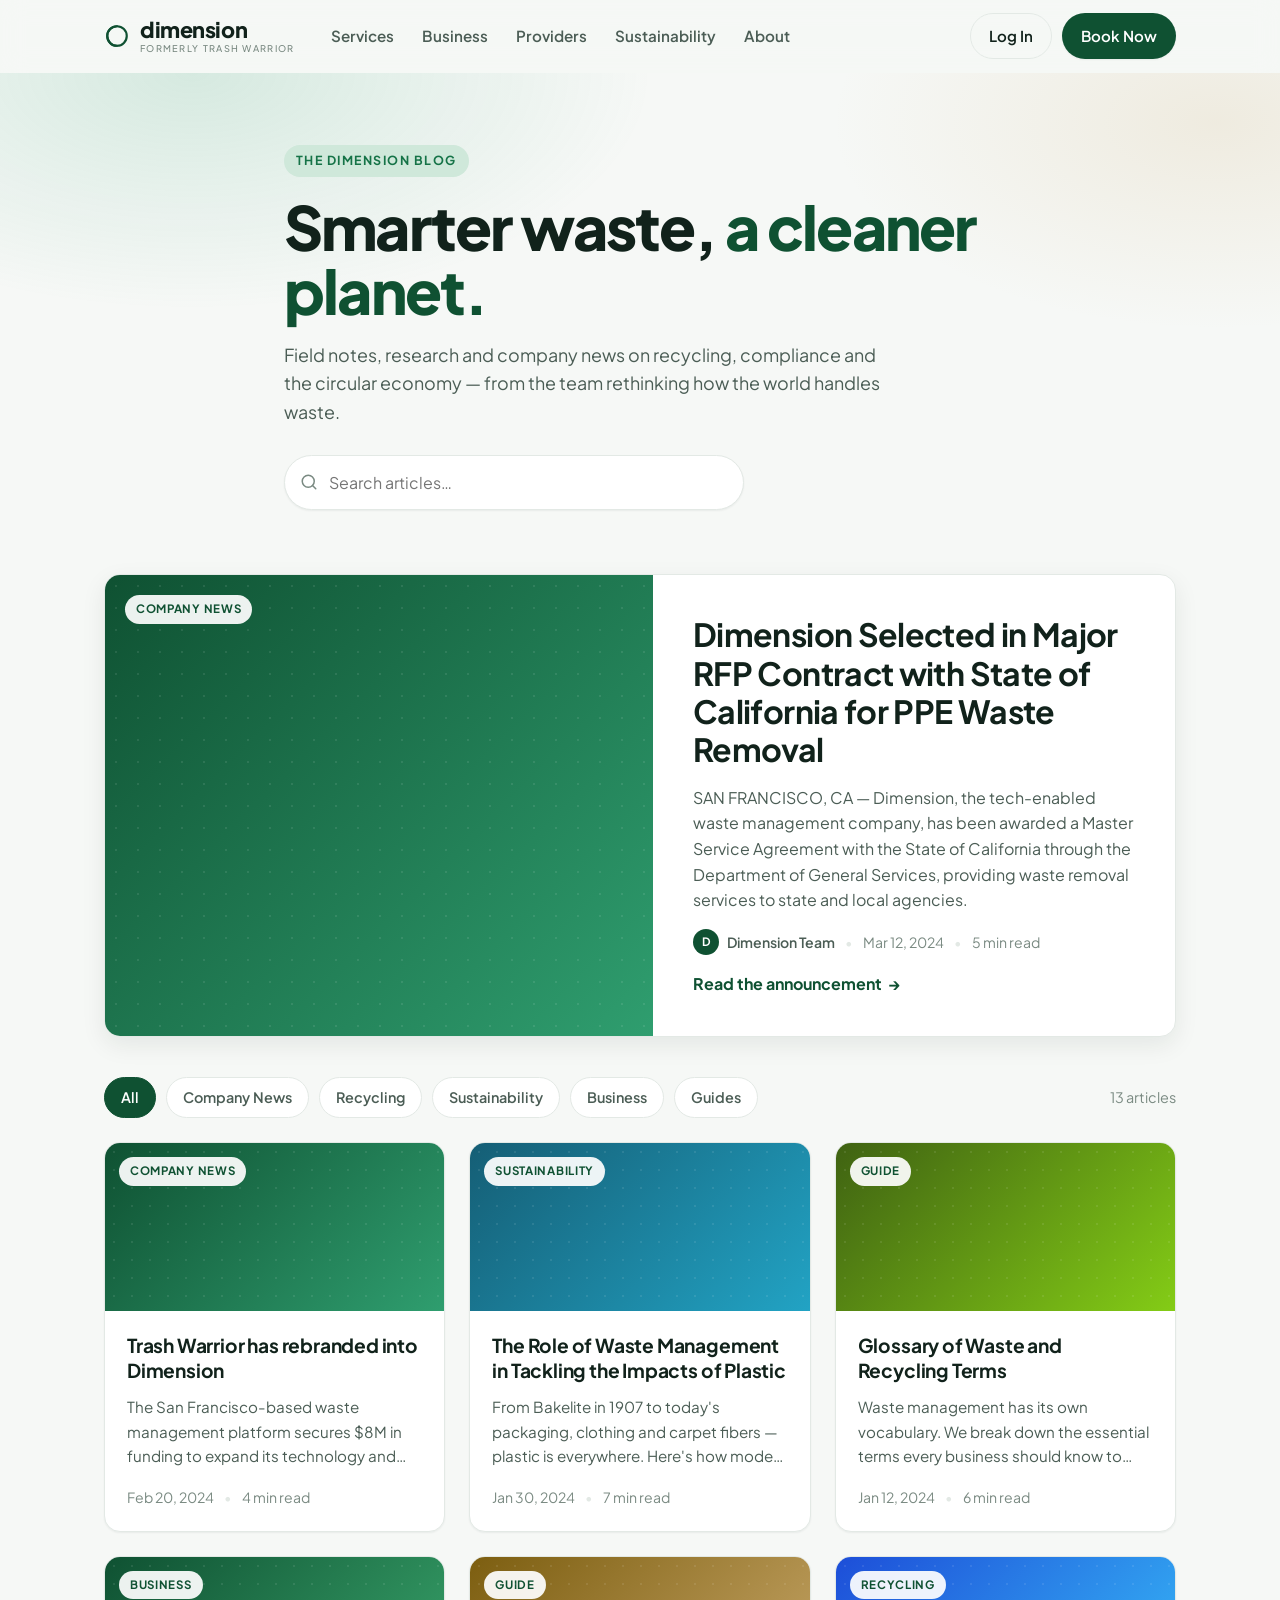
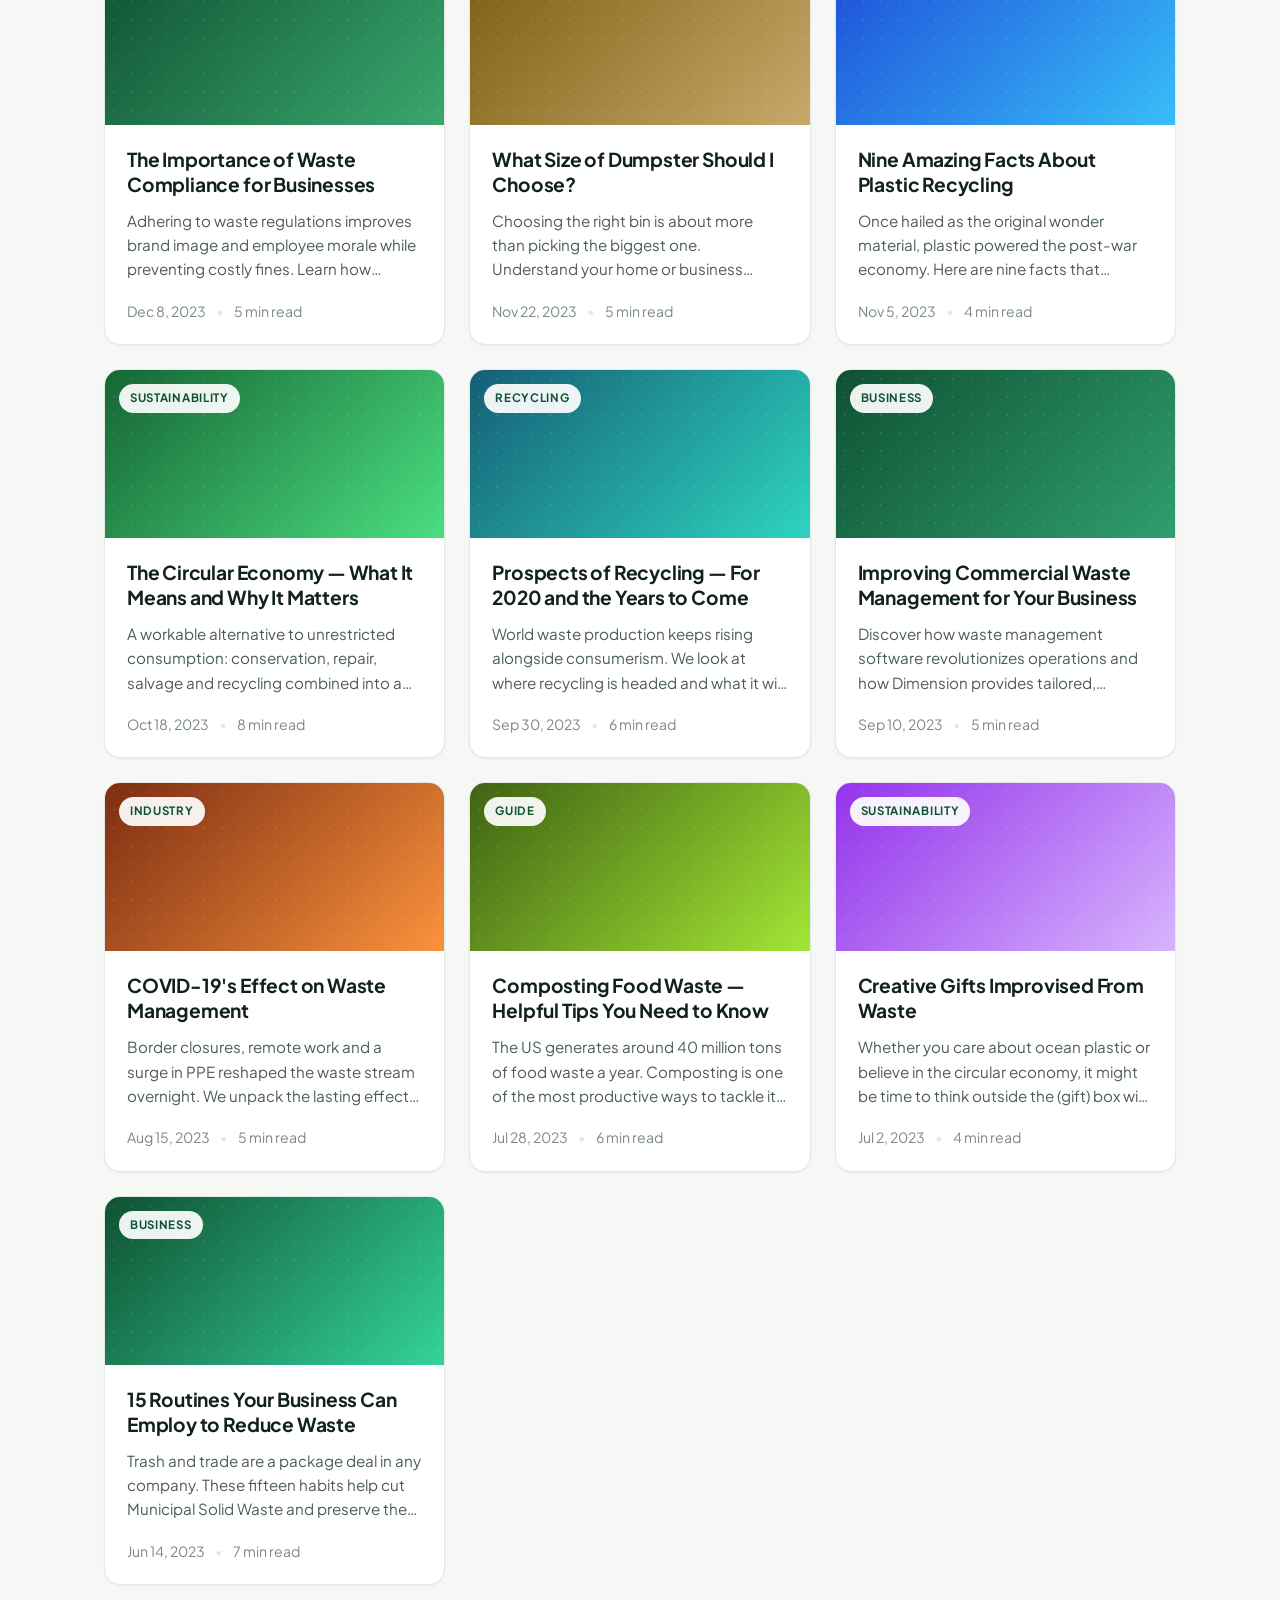
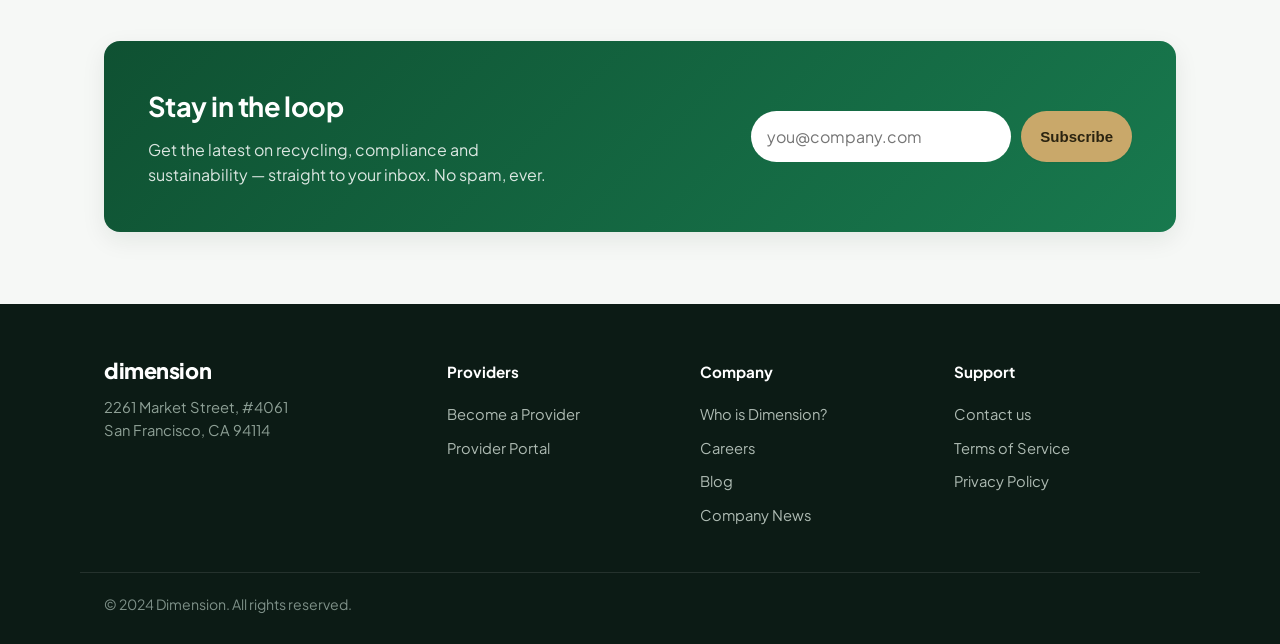
==== index.html @ 79d6907f "Rebuild Dimension blog page with a modern, responsive design" ====
<!DOCTYPE html>
<html lang="en">
<head>
  <meta charset="UTF-8" />
  <meta name="viewport" content="width=device-width, initial-scale=1.0" />
  <title>Blog — Dimension | Tech-enabled Waste Management</title>
  <meta name="description" content="Insights on waste management, recycling, sustainability and the circular economy from Dimension." />
  <link rel="preconnect" href="https://fonts.googleapis.com" />
  <link rel="preconnect" href="https://fonts.gstatic.com" crossorigin />
  <link href="https://fonts.googleapis.com/css2?family=Plus+Jakarta+Sans:wght@400;500;600;700;800&family=Source+Serif+4:opsz,wght@8..60,400;8..60,600&display=swap" rel="stylesheet" />
  <link rel="stylesheet" href="styles.css" />
</head>
<body>
  <a class="skip-link" href="#main">Skip to content</a>

  <header class="site-header" id="siteHeader">
    <div class="container header-inner">
      <a class="brand" href="#" aria-label="Dimension home">
        <span class="brand-mark" aria-hidden="true">
          <svg viewBox="0 0 24 24" width="26" height="26" fill="none" stroke="currentColor" stroke-width="2" stroke-linecap="round" stroke-linejoin="round"><circle cx="12" cy="12" r="9"/><path d="M12 3a9 9 0 0 0 0 18"/></svg>
        </span>
        <span class="brand-text">dimension<small>Formerly Trash Warrior</small></span>
      </a>

      <nav class="main-nav" aria-label="Primary">
        <a href="#">Services</a>
        <a href="#">Business</a>
        <a href="#">Providers</a>
        <a href="#">Sustainability</a>
        <a href="#">About</a>
      </nav>

      <div class="header-actions">
        <a class="btn btn-ghost" href="#">Log In</a>
        <a class="btn btn-primary" href="#">Book Now</a>
      </div>

      <button class="nav-toggle" id="navToggle" aria-label="Toggle menu" aria-expanded="false">
        <span></span><span></span><span></span>
      </button>
    </div>
  </header>

  <main id="main">
    <!-- Hero -->
    <section class="hero">
      <div class="container hero-inner">
        <p class="eyebrow">The Dimension Blog</p>
        <h1>Smarter waste, <span>a cleaner planet.</span></h1>
        <p class="hero-sub">Field notes, research and company news on recycling, compliance and the circular economy — from the team rethinking how the world handles waste.</p>
        <form class="search" role="search" id="searchForm">
          <svg viewBox="0 0 24 24" width="18" height="18" fill="none" stroke="currentColor" stroke-width="2" stroke-linecap="round" stroke-linejoin="round" aria-hidden="true"><circle cx="11" cy="11" r="8"/><path d="m21 21-4.3-4.3"/></svg>
          <input type="search" id="searchInput" placeholder="Search articles…" aria-label="Search articles" />
        </form>
      </div>
    </section>

    <div class="container">
      <!-- Featured -->
      <section class="featured" aria-labelledby="featured-title">
        <article class="featured-card">
          <div class="featured-media" style="--g1:#0f5132;--g2:#2f9e6f">
            <span class="tag tag-light">Company News</span>
          </div>
          <div class="featured-body">
            <h2 id="featured-title"><a href="#">Dimension Selected in Major RFP Contract with State of California for PPE Waste Removal</a></h2>
            <p>SAN FRANCISCO, CA — Dimension, the tech-enabled waste management company, has been awarded a Master Service Agreement with the State of California through the Department of General Services, providing waste removal services to state and local agencies.</p>
            <div class="post-meta">
              <span class="author"><span class="avatar" aria-hidden="true">D</span> Dimension Team</span>
              <span class="dot" aria-hidden="true">•</span>
              <time datetime="2024-03-12">Mar 12, 2024</time>
              <span class="dot" aria-hidden="true">•</span>
              <span>5 min read</span>
            </div>
            <a class="read-link" href="#">Read the announcement <span aria-hidden="true">→</span></a>
          </div>
        </article>
      </section>

      <!-- Filters -->
      <section class="toolbar" aria-label="Filter articles">
        <div class="chips" id="chips" role="tablist">
          <button class="chip is-active" data-filter="all" role="tab" aria-selected="true">All</button>
          <button class="chip" data-filter="company" role="tab" aria-selected="false">Company News</button>
          <button class="chip" data-filter="recycling" role="tab" aria-selected="false">Recycling</button>
          <button class="chip" data-filter="sustainability" role="tab" aria-selected="false">Sustainability</button>
          <button class="chip" data-filter="business" role="tab" aria-selected="false">Business</button>
          <button class="chip" data-filter="guides" role="tab" aria-selected="false">Guides</button>
        </div>
        <p class="result-count" id="resultCount" aria-live="polite"></p>
      </section>

      <!-- Grid -->
      <section class="grid" id="postGrid" aria-label="Articles">
        <!-- cards injected by script.js -->
      </section>

      <p class="empty-state" id="emptyState" hidden>No articles match your search. Try a different term.</p>

      <!-- Newsletter -->
      <section class="newsletter">
        <div class="newsletter-inner">
          <div>
            <h2>Stay in the loop</h2>
            <p>Get the latest on recycling, compliance and sustainability — straight to your inbox. No spam, ever.</p>
          </div>
          <form class="newsletter-form" id="newsletterForm">
            <input type="email" placeholder="you@company.com" aria-label="Email address" required />
            <button class="btn btn-primary" type="submit">Subscribe</button>
          </form>
        </div>
      </section>
    </div>
  </main>

  <footer class="site-footer">
    <div class="container footer-grid">
      <div class="footer-brand">
        <span class="brand-text">dimension</span>
        <p>2261 Market Street, #4061<br/>San Francisco, CA 94114</p>
      </div>
      <div>
        <h4>Providers</h4>
        <a href="#">Become a Provider</a>
        <a href="#">Provider Portal</a>
      </div>
      <div>
        <h4>Company</h4>
        <a href="#">Who is Dimension?</a>
        <a href="#">Careers</a>
        <a href="#">Blog</a>
        <a href="#">Company News</a>
      </div>
      <div>
        <h4>Support</h4>
        <a href="#">Contact us</a>
        <a href="#">Terms of Service</a>
        <a href="#">Privacy Policy</a>
      </div>
    </div>
    <div class="container footer-bottom">
      <p>© 2024 Dimension. All rights reserved.</p>
    </div>
  </footer>

  <script src="script.js"></script>
</body>
</html>
---- styles.css ----
:root {
  --bg: #f6f8f6;
  --surface: #ffffff;
  --ink: #11221b;
  --ink-soft: #4b5d55;
  --muted: #7a8a82;
  --line: #e3e9e5;
  --brand: #0f5132;
  --brand-600: #157347;
  --brand-200: #cfe8da;
  --accent: #c9a86a;
  --radius: 16px;
  --radius-sm: 10px;
  --shadow-sm: 0 1px 2px rgba(17, 34, 27, .06);
  --shadow-md: 0 8px 24px rgba(17, 34, 27, .08);
  --shadow-lg: 0 18px 50px rgba(17, 34, 27, .12);
  --maxw: 1120px;
}

* { box-sizing: border-box; }

html { scroll-behavior: smooth; }

body {
  margin: 0;
  font-family: "Plus Jakarta Sans", system-ui, -apple-system, sans-serif;
  color: var(--ink);
  background: var(--bg);
  line-height: 1.6;
  -webkit-font-smoothing: antialiased;
}

a { color: inherit; text-decoration: none; }
img { max-width: 100%; display: block; }

.container { width: 100%; max-width: var(--maxw); margin: 0 auto; padding: 0 24px; }

.skip-link {
  position: absolute; left: -999px; top: 0; z-index: 100;
  background: var(--brand); color: #fff; padding: 10px 16px; border-radius: 0 0 8px 0;
}
.skip-link:focus { left: 0; }

/* Buttons */
.btn {
  display: inline-flex; align-items: center; justify-content: center;
  gap: 8px; font-weight: 600; font-size: .94rem;
  padding: 10px 18px; border-radius: 999px; border: 1px solid transparent;
  cursor: pointer; transition: transform .15s ease, background .15s ease, box-shadow .15s ease, color .15s ease;
}
.btn:active { transform: translateY(1px); }
.btn-primary { background: var(--brand); color: #fff; box-shadow: var(--shadow-sm); }
.btn-primary:hover { background: var(--brand-600); box-shadow: var(--shadow-md); }
.btn-ghost { background: transparent; color: var(--ink); border-color: var(--line); }
.btn-ghost:hover { background: #fff; border-color: var(--brand-200); }

/* Header */
.site-header {
  position: sticky; top: 0; z-index: 50;
  background: rgba(246, 248, 246, .82);
  backdrop-filter: saturate(160%) blur(12px);
  border-bottom: 1px solid transparent;
  transition: border-color .2s ease, background .2s ease, box-shadow .2s ease;
}
.site-header.scrolled { border-color: var(--line); box-shadow: var(--shadow-sm); background: rgba(255,255,255,.9); }
.header-inner { display: flex; align-items: center; gap: 24px; height: 72px; }

.brand { display: inline-flex; align-items: center; gap: 10px; color: var(--brand); }
.brand-mark { display: grid; place-items: center; }
.brand-text {
  font-weight: 800; font-size: 1.35rem; letter-spacing: -.02em; line-height: 1;
  color: var(--ink); display: flex; flex-direction: column;
}
.brand-text small { font-weight: 500; font-size: .58rem; letter-spacing: .14em; text-transform: uppercase; color: var(--muted); margin-top: 3px; }

.main-nav { display: flex; gap: 28px; margin-left: 12px; margin-right: auto; }
.main-nav a { font-weight: 600; font-size: .95rem; color: var(--ink-soft); position: relative; padding: 6px 0; }
.main-nav a::after {
  content: ""; position: absolute; left: 0; bottom: 0; height: 2px; width: 0;
  background: var(--brand); transition: width .2s ease;
}
.main-nav a:hover { color: var(--ink); }
.main-nav a:hover::after { width: 100%; }

.header-actions { display: flex; gap: 10px; }

.nav-toggle { display: none; flex-direction: column; gap: 5px; background: none; border: 0; cursor: pointer; padding: 8px; }
.nav-toggle span { width: 24px; height: 2px; background: var(--ink); border-radius: 2px; transition: .2s; }

/* Hero */
.hero { position: relative; overflow: hidden; padding: 72px 0 56px; }
.hero::before {
  content: ""; position: absolute; inset: 0; z-index: -1;
  background:
    radial-gradient(60% 80% at 15% 0%, rgba(47,158,111,.16), transparent 60%),
    radial-gradient(50% 70% at 95% 10%, rgba(201,168,106,.16), transparent 60%);
}
.hero-inner { max-width: 760px; }
.eyebrow {
  display: inline-block; font-weight: 700; font-size: .78rem; letter-spacing: .12em; text-transform: uppercase;
  color: var(--brand-600); background: var(--brand-200); padding: 6px 12px; border-radius: 999px; margin: 0 0 18px;
}
.hero h1 {
  font-size: clamp(2.4rem, 6vw, 3.8rem); line-height: 1.05; letter-spacing: -.03em; margin: 0 0 18px; font-weight: 800;
}
.hero h1 span { color: var(--brand); }
.hero-sub { font-size: 1.12rem; color: var(--ink-soft); margin: 0 0 28px; max-width: 620px; }

.search { position: relative; max-width: 460px; }
.search svg { position: absolute; left: 16px; top: 50%; transform: translateY(-50%); color: var(--muted); }
.search input {
  width: 100%; padding: 14px 16px 14px 44px; border-radius: 999px; border: 1px solid var(--line);
  background: var(--surface); font: inherit; color: var(--ink); box-shadow: var(--shadow-sm);
  transition: border-color .15s ease, box-shadow .15s ease;
}
.search input:focus { outline: none; border-color: var(--brand); box-shadow: 0 0 0 4px var(--brand-200); }

/* Featured */
.featured { margin: 8px 0 40px; }
.featured-card {
  display: grid; grid-template-columns: 1.05fr 1fr; background: var(--surface);
  border: 1px solid var(--line); border-radius: var(--radius); overflow: hidden; box-shadow: var(--shadow-md);
}
.featured-media {
  position: relative; min-height: 320px;
  background: linear-gradient(135deg, var(--g1), var(--g2));
}
.featured-media::after {
  content: ""; position: absolute; inset: 0;
  background-image: radial-gradient(rgba(255,255,255,.18) 1.5px, transparent 1.5px);
  background-size: 22px 22px; opacity: .5;
}
.featured-body { padding: 40px; display: flex; flex-direction: column; gap: 16px; }
.featured-body h2 { font-size: clamp(1.5rem, 3vw, 2rem); line-height: 1.2; letter-spacing: -.02em; margin: 0; }
.featured-body h2 a:hover { color: var(--brand); }
.featured-body p { color: var(--ink-soft); margin: 0; }

.tag {
  display: inline-block; font-size: .72rem; font-weight: 700; letter-spacing: .06em; text-transform: uppercase;
  padding: 5px 11px; border-radius: 999px; background: var(--brand-200); color: var(--brand-600);
}
.tag-light { position: absolute; top: 20px; left: 20px; background: rgba(255,255,255,.92); color: var(--brand); }

.post-meta { display: flex; align-items: center; flex-wrap: wrap; gap: 10px; color: var(--muted); font-size: .88rem; }
.post-meta .author { display: inline-flex; align-items: center; gap: 8px; color: var(--ink-soft); font-weight: 600; }
.avatar {
  width: 26px; height: 26px; border-radius: 50%; background: var(--brand); color: #fff;
  display: grid; place-items: center; font-size: .72rem; font-weight: 700;
}
.dot { color: var(--line); }

.read-link { font-weight: 700; color: var(--brand); margin-top: auto; display: inline-flex; gap: 6px; align-items: center; }
.read-link span { transition: transform .15s ease; }
.read-link:hover span { transform: translateX(4px); }

/* Toolbar / filters */
.toolbar { display: flex; align-items: center; justify-content: space-between; gap: 16px; flex-wrap: wrap; margin-bottom: 24px; }
.chips { display: flex; gap: 10px; flex-wrap: wrap; }
.chip {
  font: inherit; font-weight: 600; font-size: .9rem; cursor: pointer;
  padding: 8px 16px; border-radius: 999px; border: 1px solid var(--line); background: var(--surface); color: var(--ink-soft);
  transition: all .15s ease;
}
.chip:hover { border-color: var(--brand-200); color: var(--ink); }
.chip.is-active { background: var(--brand); color: #fff; border-color: var(--brand); }
.result-count { color: var(--muted); font-size: .9rem; margin: 0; }

/* Grid */
.grid {
  display: grid; grid-template-columns: repeat(3, 1fr); gap: 24px; margin-bottom: 56px;
}
.card {
  display: flex; flex-direction: column; background: var(--surface); border: 1px solid var(--line);
  border-radius: var(--radius); overflow: hidden; box-shadow: var(--shadow-sm);
  transition: transform .18s ease, box-shadow .18s ease, border-color .18s ease;
}
.card:hover { transform: translateY(-4px); box-shadow: var(--shadow-lg); border-color: var(--brand-200); }
.card-media { height: 168px; position: relative; background: linear-gradient(135deg, var(--g1, #1b6b46), var(--g2, #38b07a)); }
.card-media::after {
  content: ""; position: absolute; inset: 0;
  background-image: radial-gradient(rgba(255,255,255,.16) 1.4px, transparent 1.4px);
  background-size: 18px 18px; opacity: .55;
}
.card-media .tag { position: absolute; top: 14px; left: 14px; background: rgba(255,255,255,.92); color: var(--brand); }
.card-body { padding: 22px; display: flex; flex-direction: column; gap: 12px; flex: 1; }
.card-body h3 { font-size: 1.2rem; line-height: 1.3; letter-spacing: -.01em; margin: 0; }
.card-body h3 a:hover { color: var(--brand); }
.card-body p { color: var(--ink-soft); font-size: .95rem; margin: 0; display: -webkit-box; -webkit-line-clamp: 3; -webkit-box-orient: vertical; overflow: hidden; }
.card .post-meta { margin-top: auto; padding-top: 6px; }

.empty-state { text-align: center; color: var(--muted); padding: 48px 0 64px; font-size: 1.05rem; }

/* Newsletter */
.newsletter { margin: 8px 0 72px; }
.newsletter-inner {
  display: grid; grid-template-columns: 1fr auto; align-items: center; gap: 32px;
  background: linear-gradient(135deg, var(--brand), #18794e); color: #fff;
  border-radius: var(--radius); padding: 44px; box-shadow: var(--shadow-md);
}
.newsletter h2 { margin: 0 0 8px; font-size: 1.7rem; letter-spacing: -.02em; }
.newsletter p { margin: 0; color: rgba(255,255,255,.85); max-width: 420px; }
.newsletter-form { display: flex; gap: 10px; }
.newsletter-form input {
  padding: 13px 16px; border-radius: 999px; border: 0; font: inherit; min-width: 260px;
}
.newsletter-form input:focus { outline: 3px solid rgba(255,255,255,.4); }
.newsletter-form .btn-primary { background: var(--accent); color: #2a2310; }
.newsletter-form .btn-primary:hover { background: #d8bb83; }

/* Footer */
.site-footer { background: #0c1b15; color: #cdd9d2; padding: 56px 0 28px; }
.footer-grid { display: grid; grid-template-columns: 1.4fr repeat(3, 1fr); gap: 32px; }
.footer-grid h4 { color: #fff; font-size: .95rem; margin: 0 0 14px; }
.footer-grid a { display: block; color: #aebbb3; font-size: .92rem; padding: 5px 0; }
.footer-grid a:hover { color: #fff; }
.footer-brand .brand-text { color: #fff; }
.footer-brand p { color: #8ea096; font-size: .92rem; margin-top: 14px; }
.footer-bottom { margin-top: 40px; padding-top: 20px; border-top: 1px solid rgba(255,255,255,.1); }
.footer-bottom p { color: #7e9088; font-size: .88rem; margin: 0; }

/* Reveal on scroll */
.reveal { opacity: 0; transform: translateY(16px); transition: opacity .5s ease, transform .5s ease; }
.reveal.in { opacity: 1; transform: none; }

/* Responsive */
@media (max-width: 980px) {
  .grid { grid-template-columns: repeat(2, 1fr); }
  .featured-card { grid-template-columns: 1fr; }
  .featured-media { min-height: 200px; }
}
@media (max-width: 760px) {
  .main-nav, .header-actions { display: none; }
  .nav-toggle { display: flex; }
  .site-header.open .main-nav {
    display: flex; flex-direction: column; position: absolute; top: 72px; left: 0; right: 0;
    background: var(--surface); padding: 16px 24px; gap: 6px; border-bottom: 1px solid var(--line); box-shadow: var(--shadow-md);
  }
  .site-header.open .header-actions { display: flex; position: absolute; top: 232px; left: 0; right: 0; background: var(--surface); padding: 0 24px 16px; }
  .grid { grid-template-columns: 1fr; }
  .newsletter-inner { grid-template-columns: 1fr; padding: 32px; }
  .newsletter-form { flex-direction: column; }
  .newsletter-form input { min-width: 0; width: 100%; }
  .footer-grid { grid-template-columns: 1fr 1fr; }
}
@media (max-width: 460px) {
  .footer-grid { grid-template-columns: 1fr; }
}

@media (prefers-reduced-motion: reduce) {
  * { scroll-behavior: auto !important; }
  .reveal { opacity: 1; transform: none; transition: none; }
}
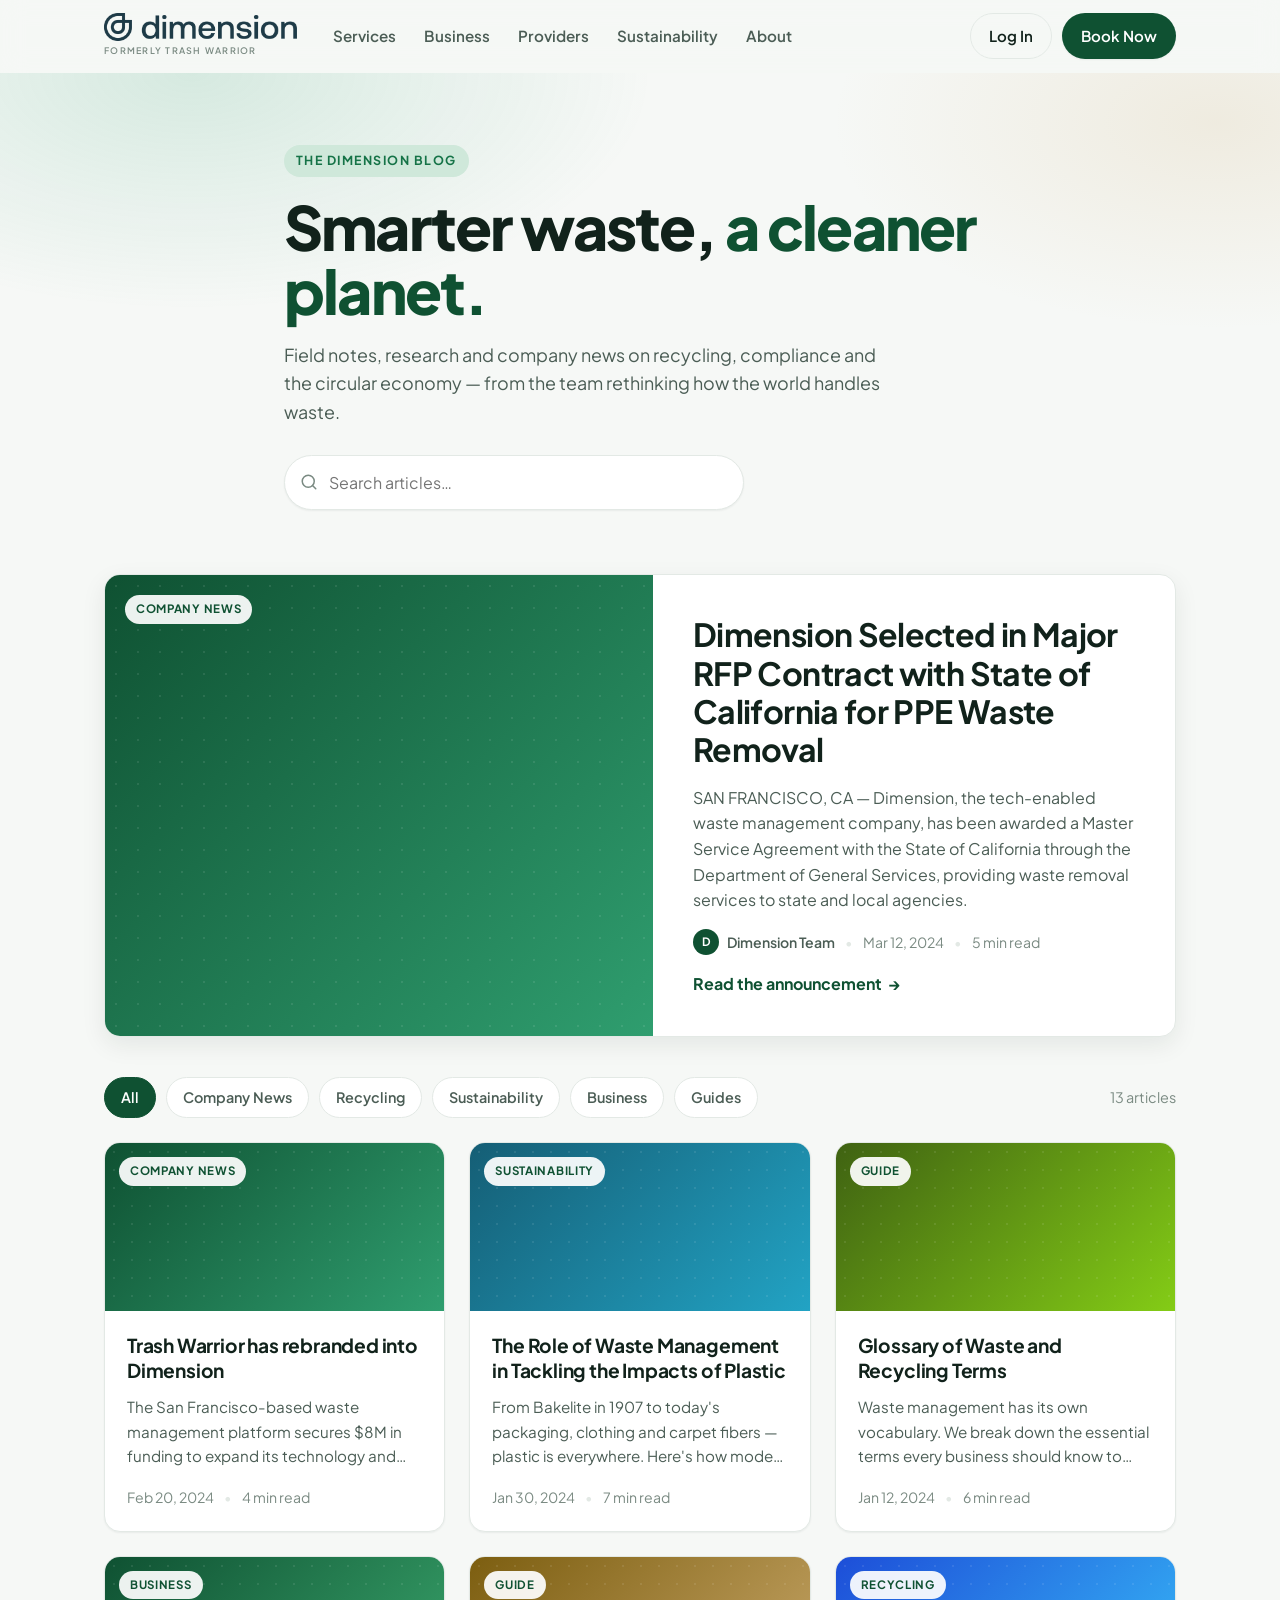
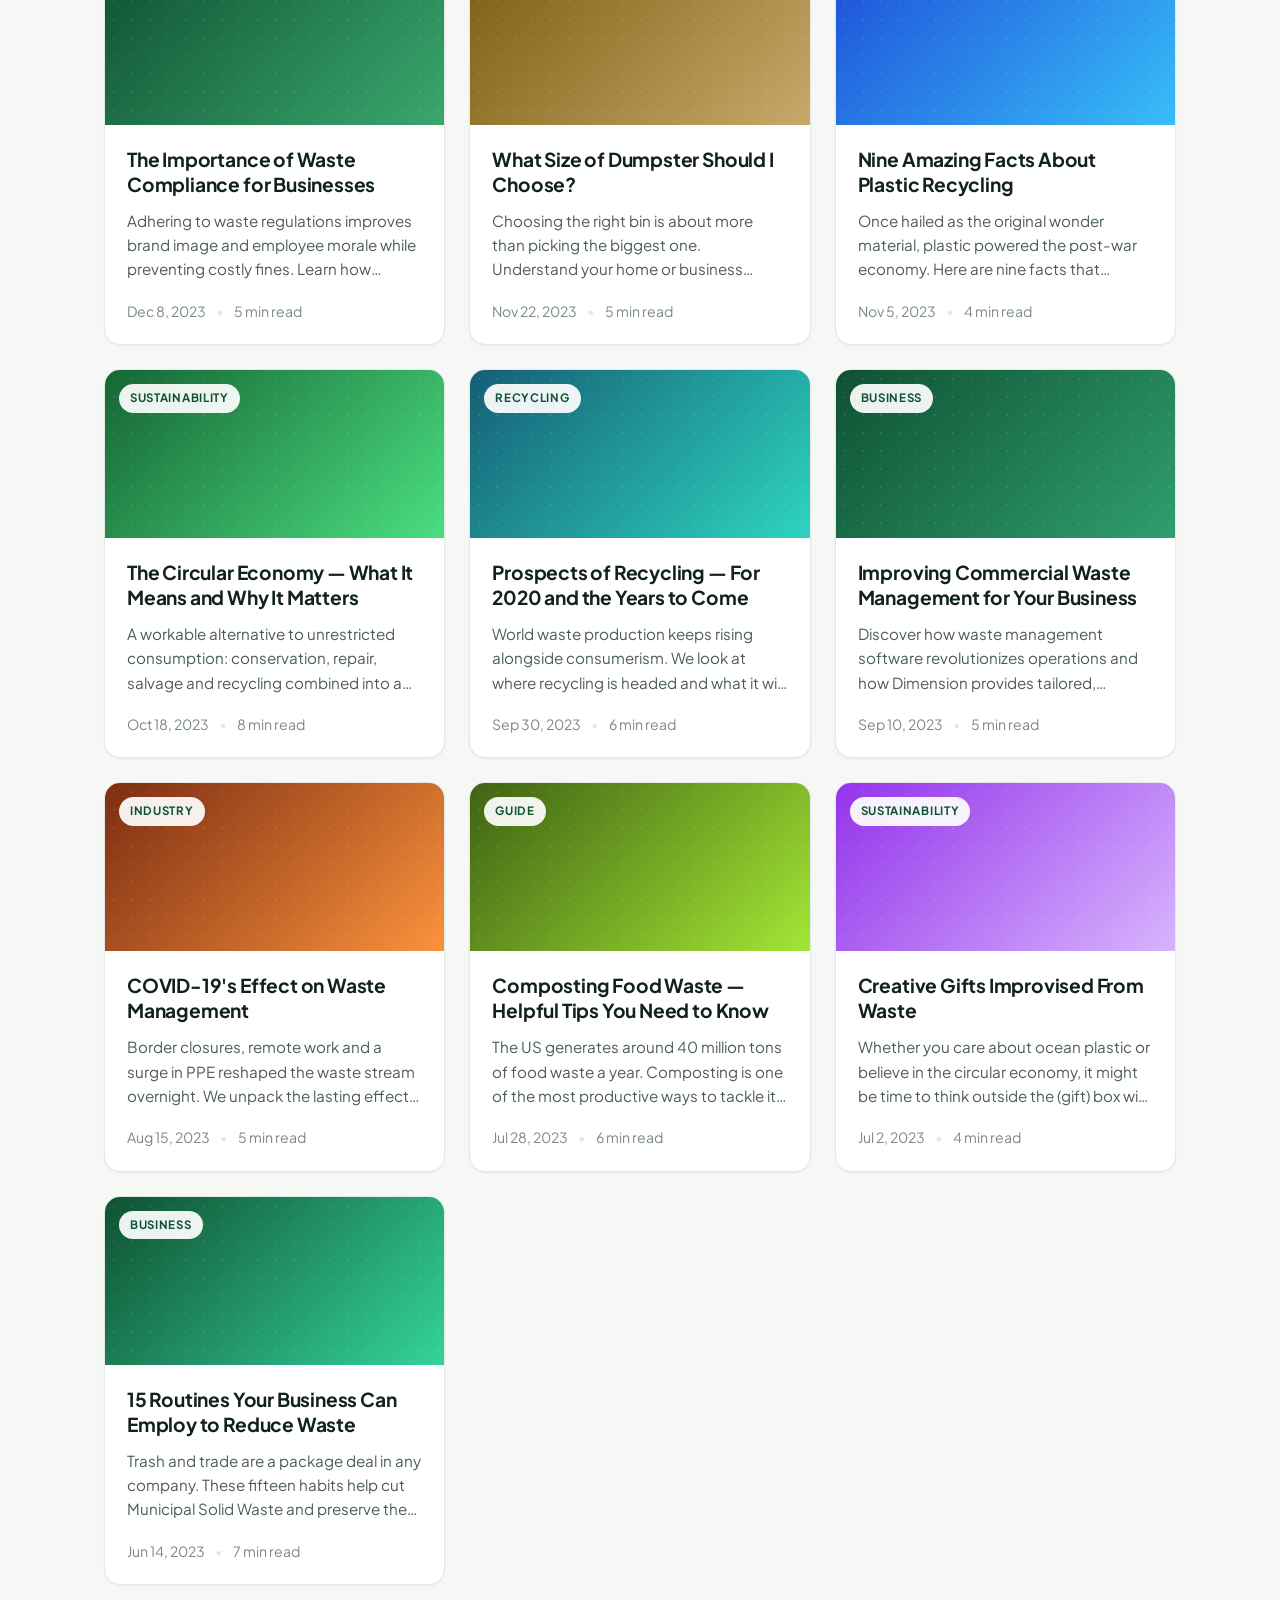
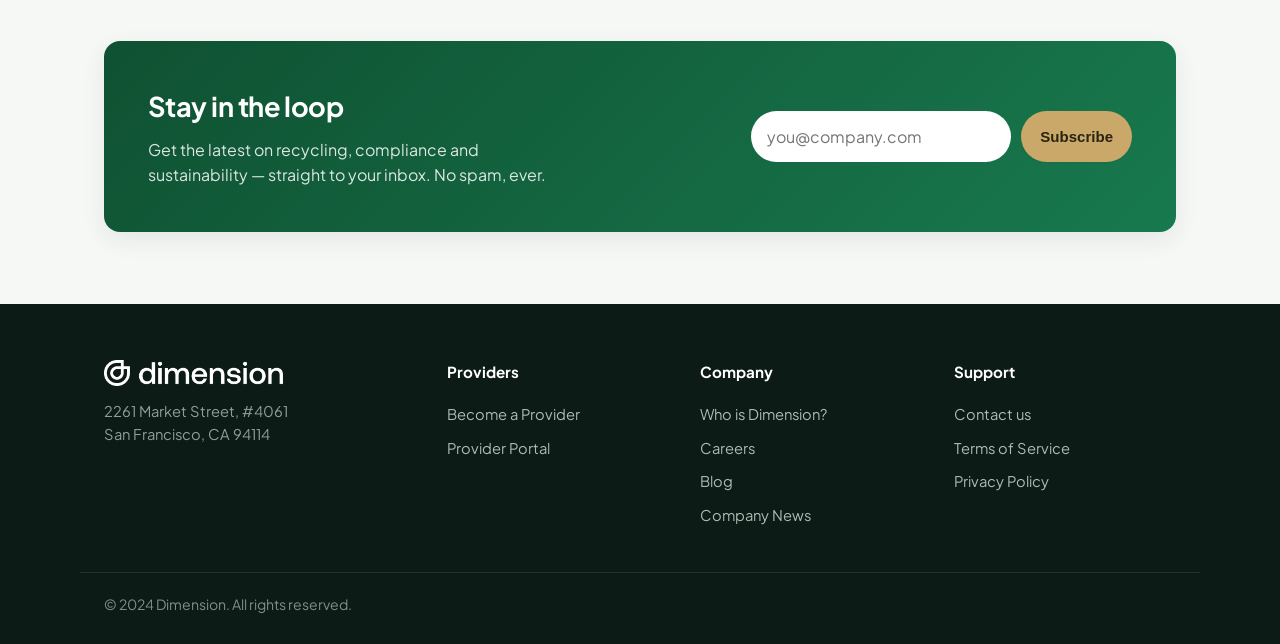
==== commit f58972fe: "Use official Dimension logo in header and footer" ====
--- a/index.html
+++ b/index.html
@@ -15,11 +15,9 @@
 
   <header class="site-header" id="siteHeader">
     <div class="container header-inner">
-      <a class="brand" href="#" aria-label="Dimension home">
-        <span class="brand-mark" aria-hidden="true">
-          <svg viewBox="0 0 24 24" width="26" height="26" fill="none" stroke="currentColor" stroke-width="2" stroke-linecap="round" stroke-linejoin="round"><circle cx="12" cy="12" r="9"/><path d="M12 3a9 9 0 0 0 0 18"/></svg>
-        </span>
-        <span class="brand-text">dimension<small>Formerly Trash Warrior</small></span>
+      <a class="brand" href="#" aria-label="Dimension — formerly Trash Warrior">
+        <img class="brand-logo" src="logo.png" alt="Dimension" width="2478" height="360" />
+        <small class="brand-tag">Formerly Trash Warrior</small>
       </a>
 
       <nav class="main-nav" aria-label="Primary">
@@ -116,7 +114,7 @@
   <footer class="site-footer">
     <div class="container footer-grid">
       <div class="footer-brand">
-        <span class="brand-text">dimension</span>
+        <img class="brand-logo footer-logo" src="logo.png" alt="Dimension" width="2478" height="360" />
         <p>2261 Market Street, #4061<br/>San Francisco, CA 94114</p>
       </div>
       <div>
--- a/styles.css
+++ b/styles.css
@@ -65,13 +65,9 @@
 .site-header.scrolled { border-color: var(--line); box-shadow: var(--shadow-sm); background: rgba(255,255,255,.9); }
 .header-inner { display: flex; align-items: center; gap: 24px; height: 72px; }
 
-.brand { display: inline-flex; align-items: center; gap: 10px; color: var(--brand); }
-.brand-mark { display: grid; place-items: center; }
-.brand-text {
-  font-weight: 800; font-size: 1.35rem; letter-spacing: -.02em; line-height: 1;
-  color: var(--ink); display: flex; flex-direction: column;
-}
-.brand-text small { font-weight: 500; font-size: .58rem; letter-spacing: .14em; text-transform: uppercase; color: var(--muted); margin-top: 3px; }
+.brand { display: inline-flex; flex-direction: column; align-items: flex-start; gap: 3px; }
+.brand-logo { height: 28px; width: auto; display: block; }
+.brand-tag { font-weight: 600; font-size: .56rem; letter-spacing: .14em; text-transform: uppercase; color: var(--muted); }
 
 .main-nav { display: flex; gap: 28px; margin-left: 12px; margin-right: auto; }
 .main-nav a { font-weight: 600; font-size: .95rem; color: var(--ink-soft); position: relative; padding: 6px 0; }
@@ -213,7 +209,7 @@
 .footer-grid h4 { color: #fff; font-size: .95rem; margin: 0 0 14px; }
 .footer-grid a { display: block; color: #aebbb3; font-size: .92rem; padding: 5px 0; }
 .footer-grid a:hover { color: #fff; }
-.footer-brand .brand-text { color: #fff; }
+.footer-logo { height: 26px; filter: brightness(0) invert(1); }
 .footer-brand p { color: #8ea096; font-size: .92rem; margin-top: 14px; }
 .footer-bottom { margin-top: 40px; padding-top: 20px; border-top: 1px solid rgba(255,255,255,.1); }
 .footer-bottom p { color: #7e9088; font-size: .88rem; margin: 0; }
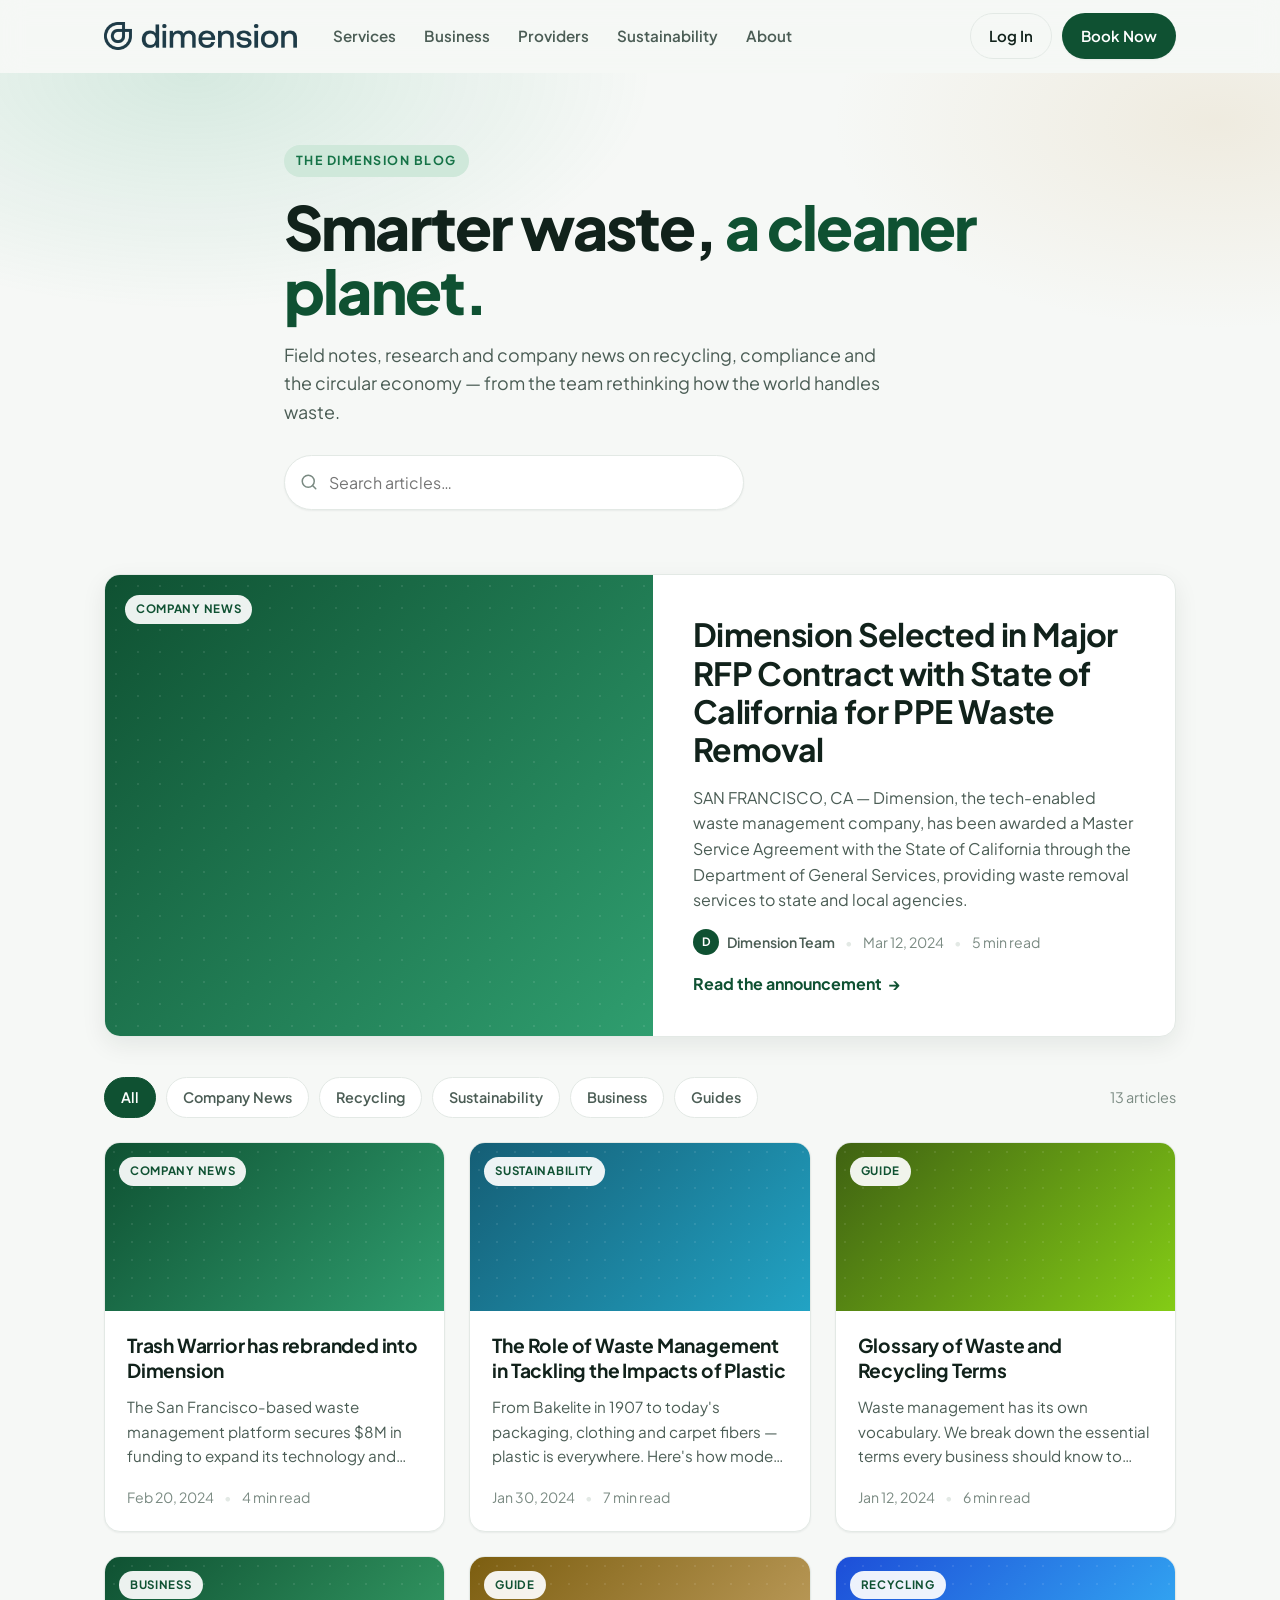
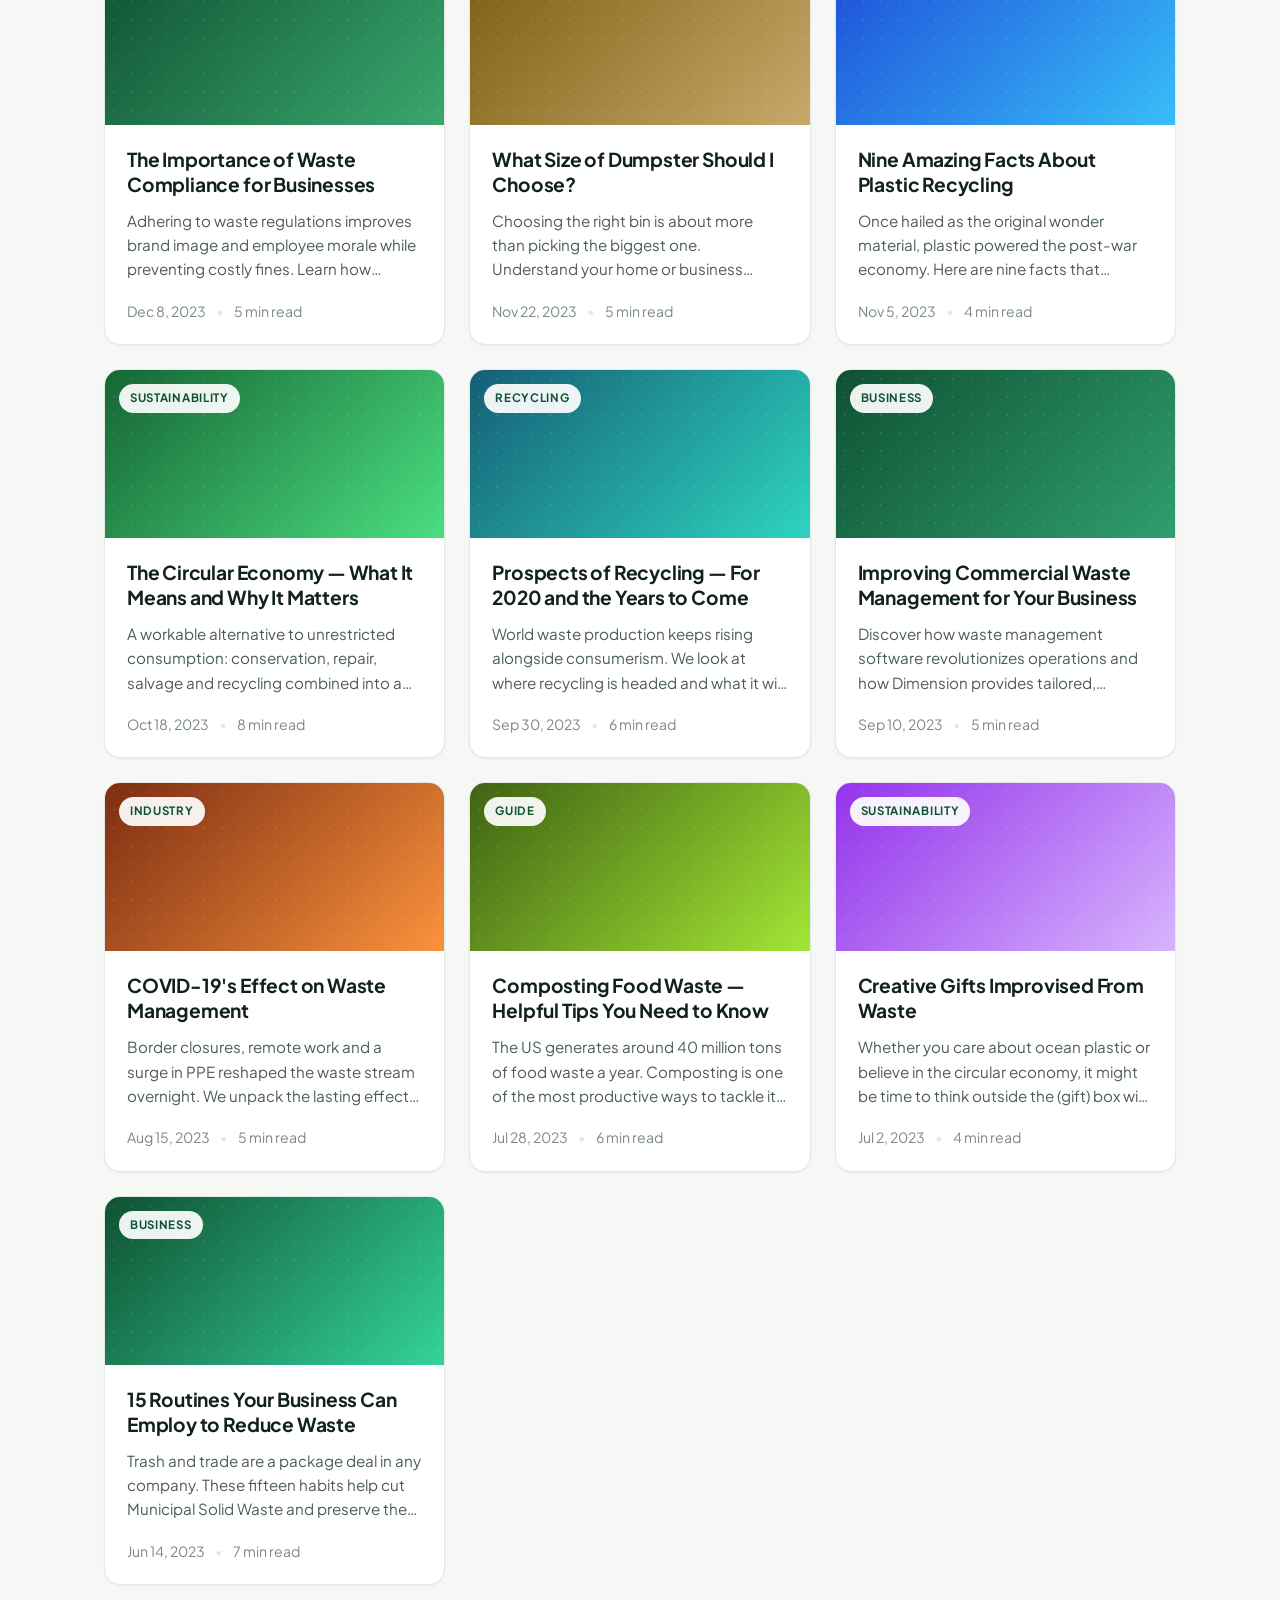
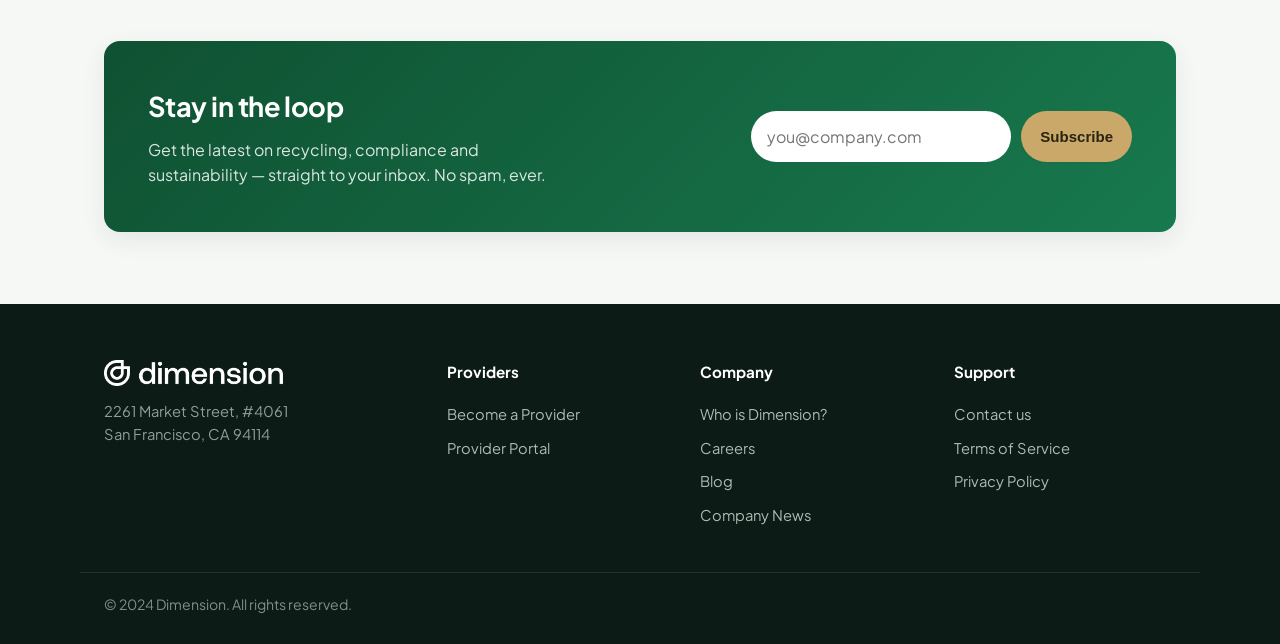
==== commit 5ac65944: "Remove 'Formerly Trash Warrior' tagline under logo" ====
--- a/index.html
+++ b/index.html
@@ -15,9 +15,8 @@
 
   <header class="site-header" id="siteHeader">
     <div class="container header-inner">
-      <a class="brand" href="#" aria-label="Dimension — formerly Trash Warrior">
+      <a class="brand" href="#" aria-label="Dimension home">
         <img class="brand-logo" src="logo.png" alt="Dimension" width="2478" height="360" />
-        <small class="brand-tag">Formerly Trash Warrior</small>
       </a>
 
       <nav class="main-nav" aria-label="Primary">
--- a/styles.css
+++ b/styles.css
@@ -65,9 +65,8 @@
 .site-header.scrolled { border-color: var(--line); box-shadow: var(--shadow-sm); background: rgba(255,255,255,.9); }
 .header-inner { display: flex; align-items: center; gap: 24px; height: 72px; }
 
-.brand { display: inline-flex; flex-direction: column; align-items: flex-start; gap: 3px; }
+.brand { display: inline-flex; align-items: center; }
 .brand-logo { height: 28px; width: auto; display: block; }
-.brand-tag { font-weight: 600; font-size: .56rem; letter-spacing: .14em; text-transform: uppercase; color: var(--muted); }
 
 .main-nav { display: flex; gap: 28px; margin-left: 12px; margin-right: auto; }
 .main-nav a { font-weight: 600; font-size: .95rem; color: var(--ink-soft); position: relative; padding: 6px 0; }
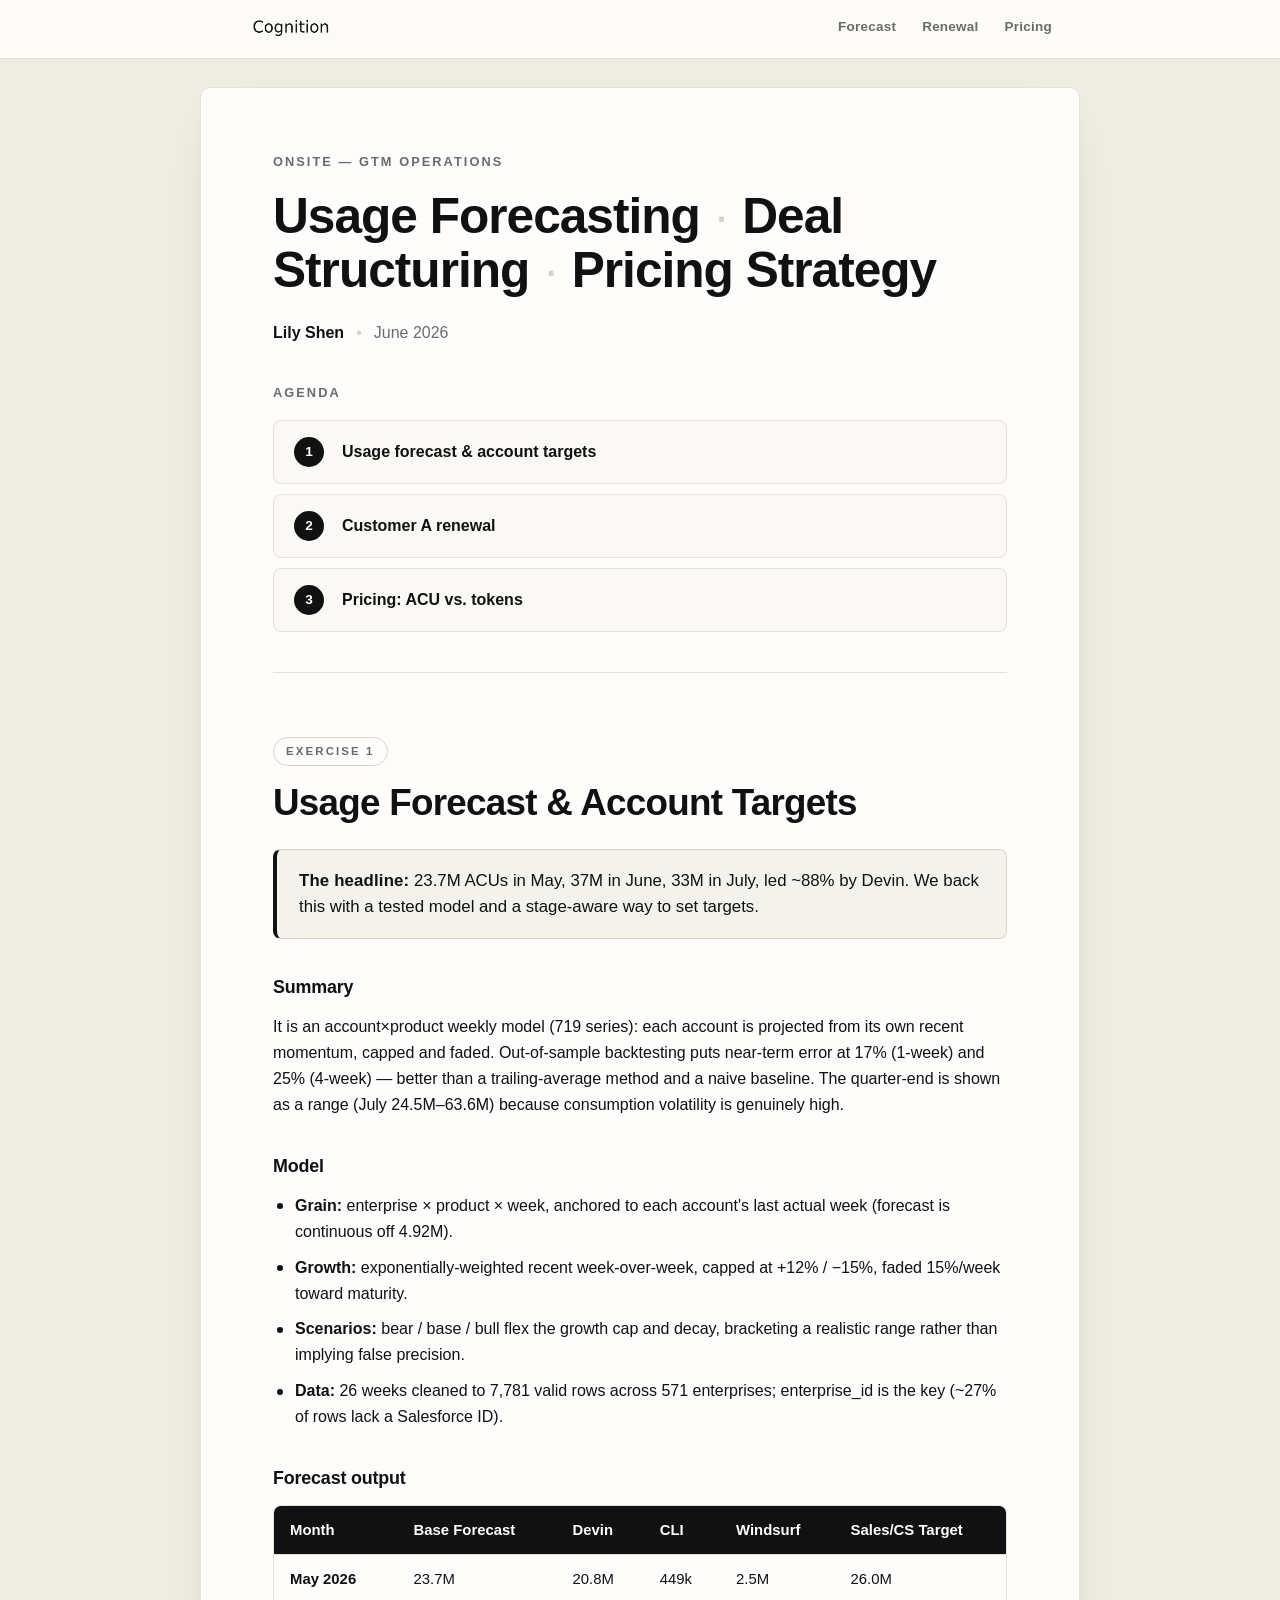
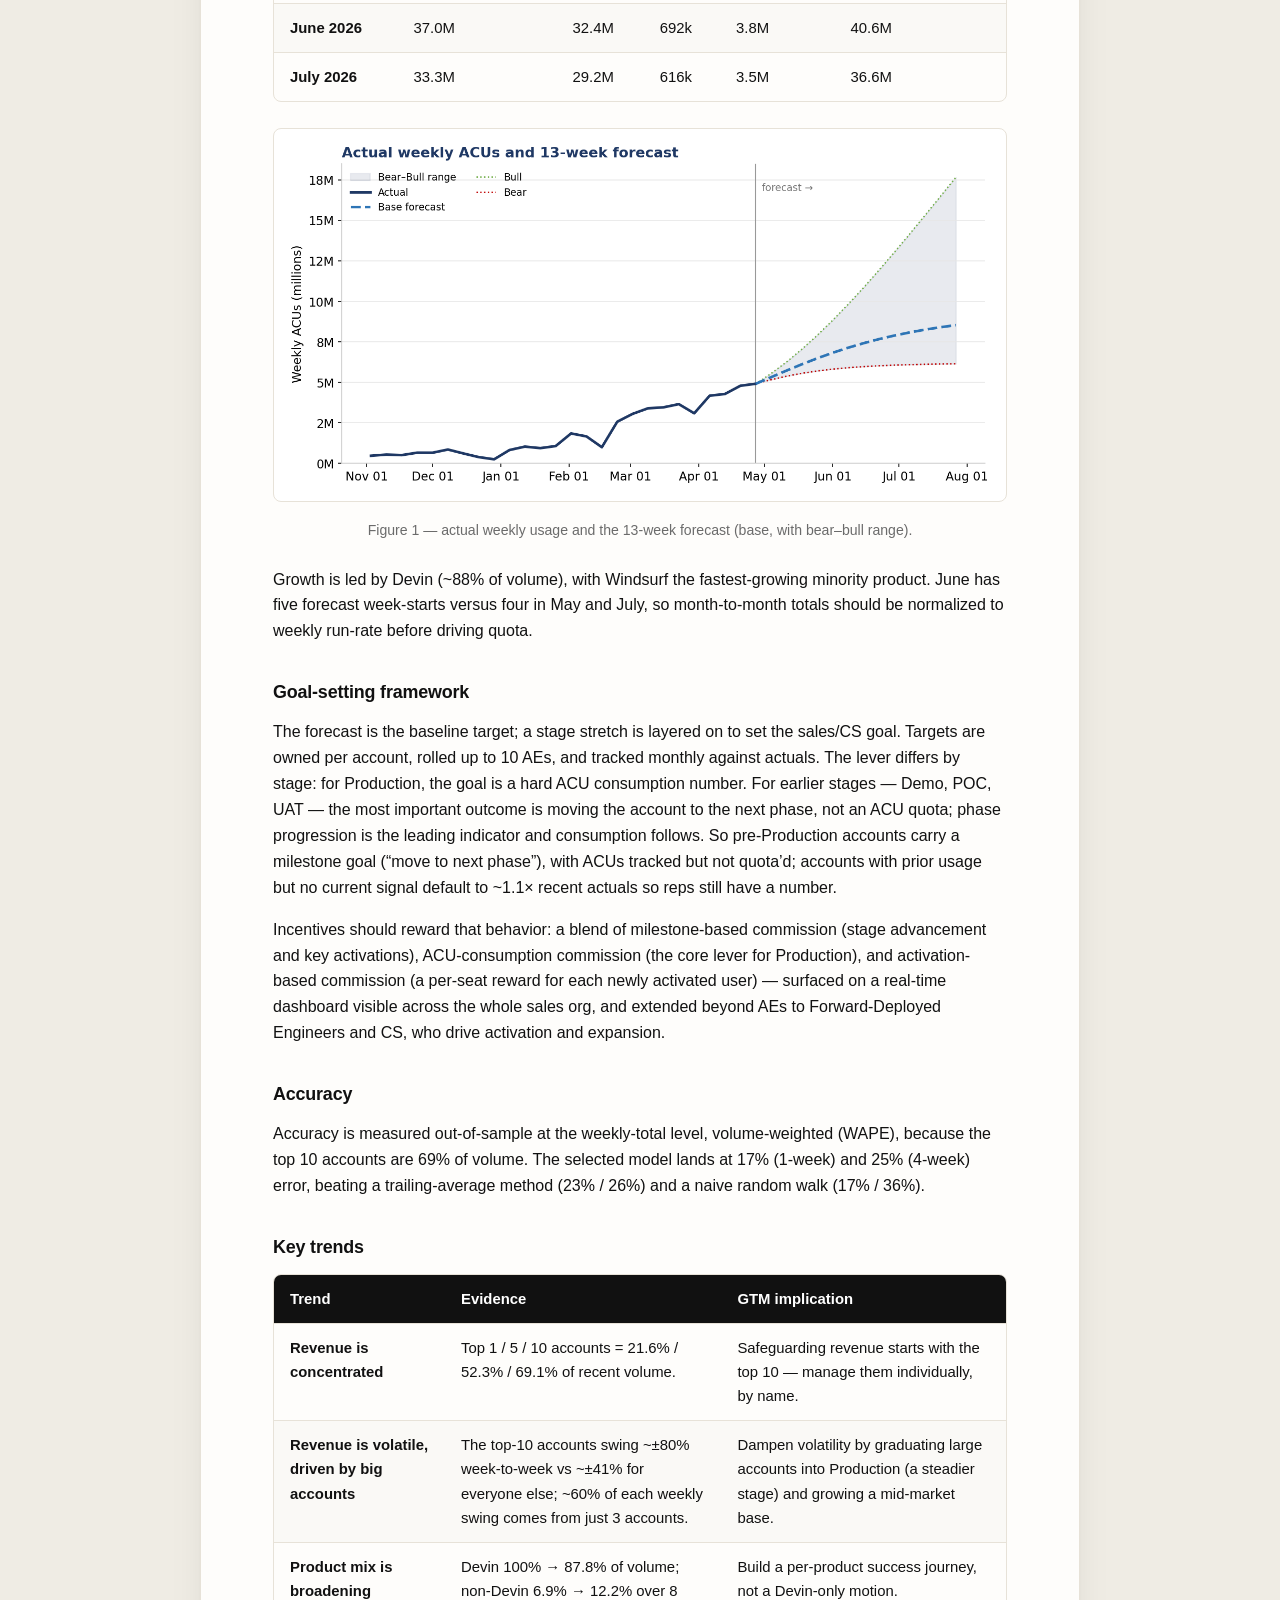
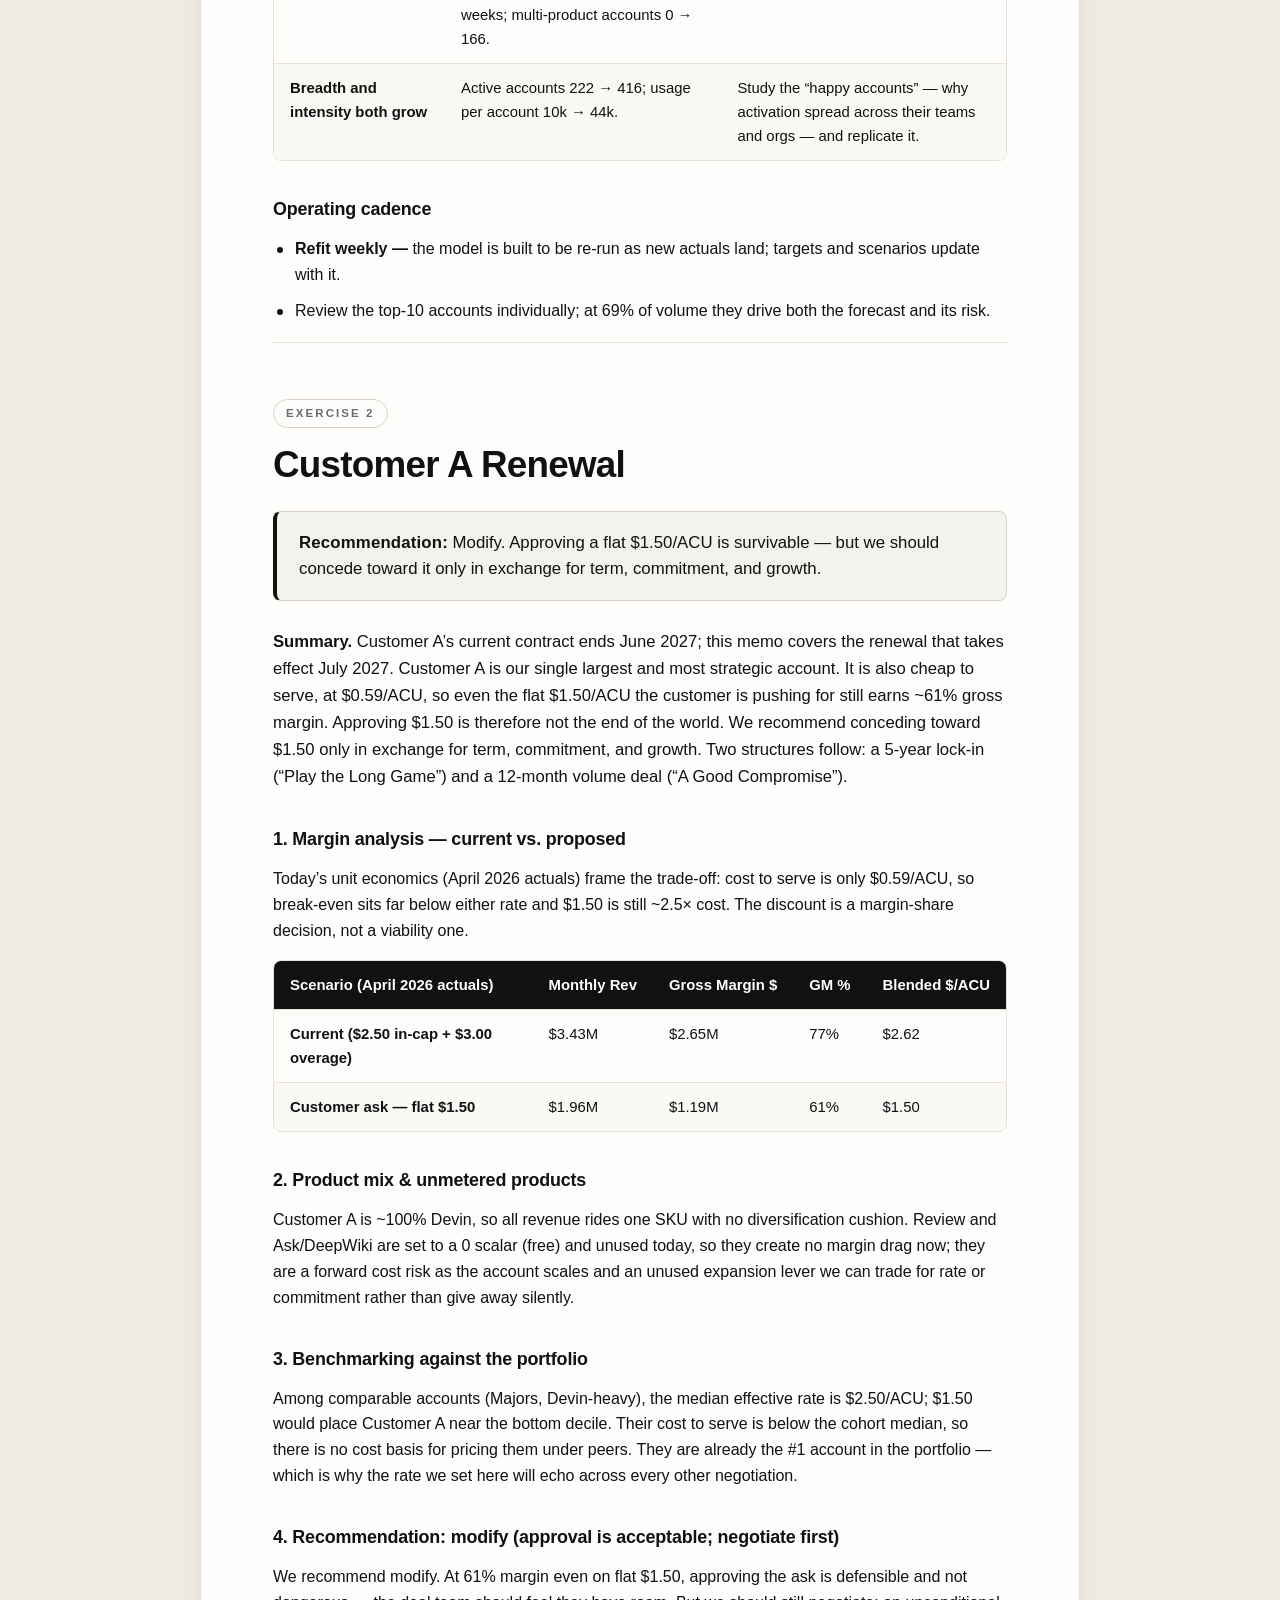
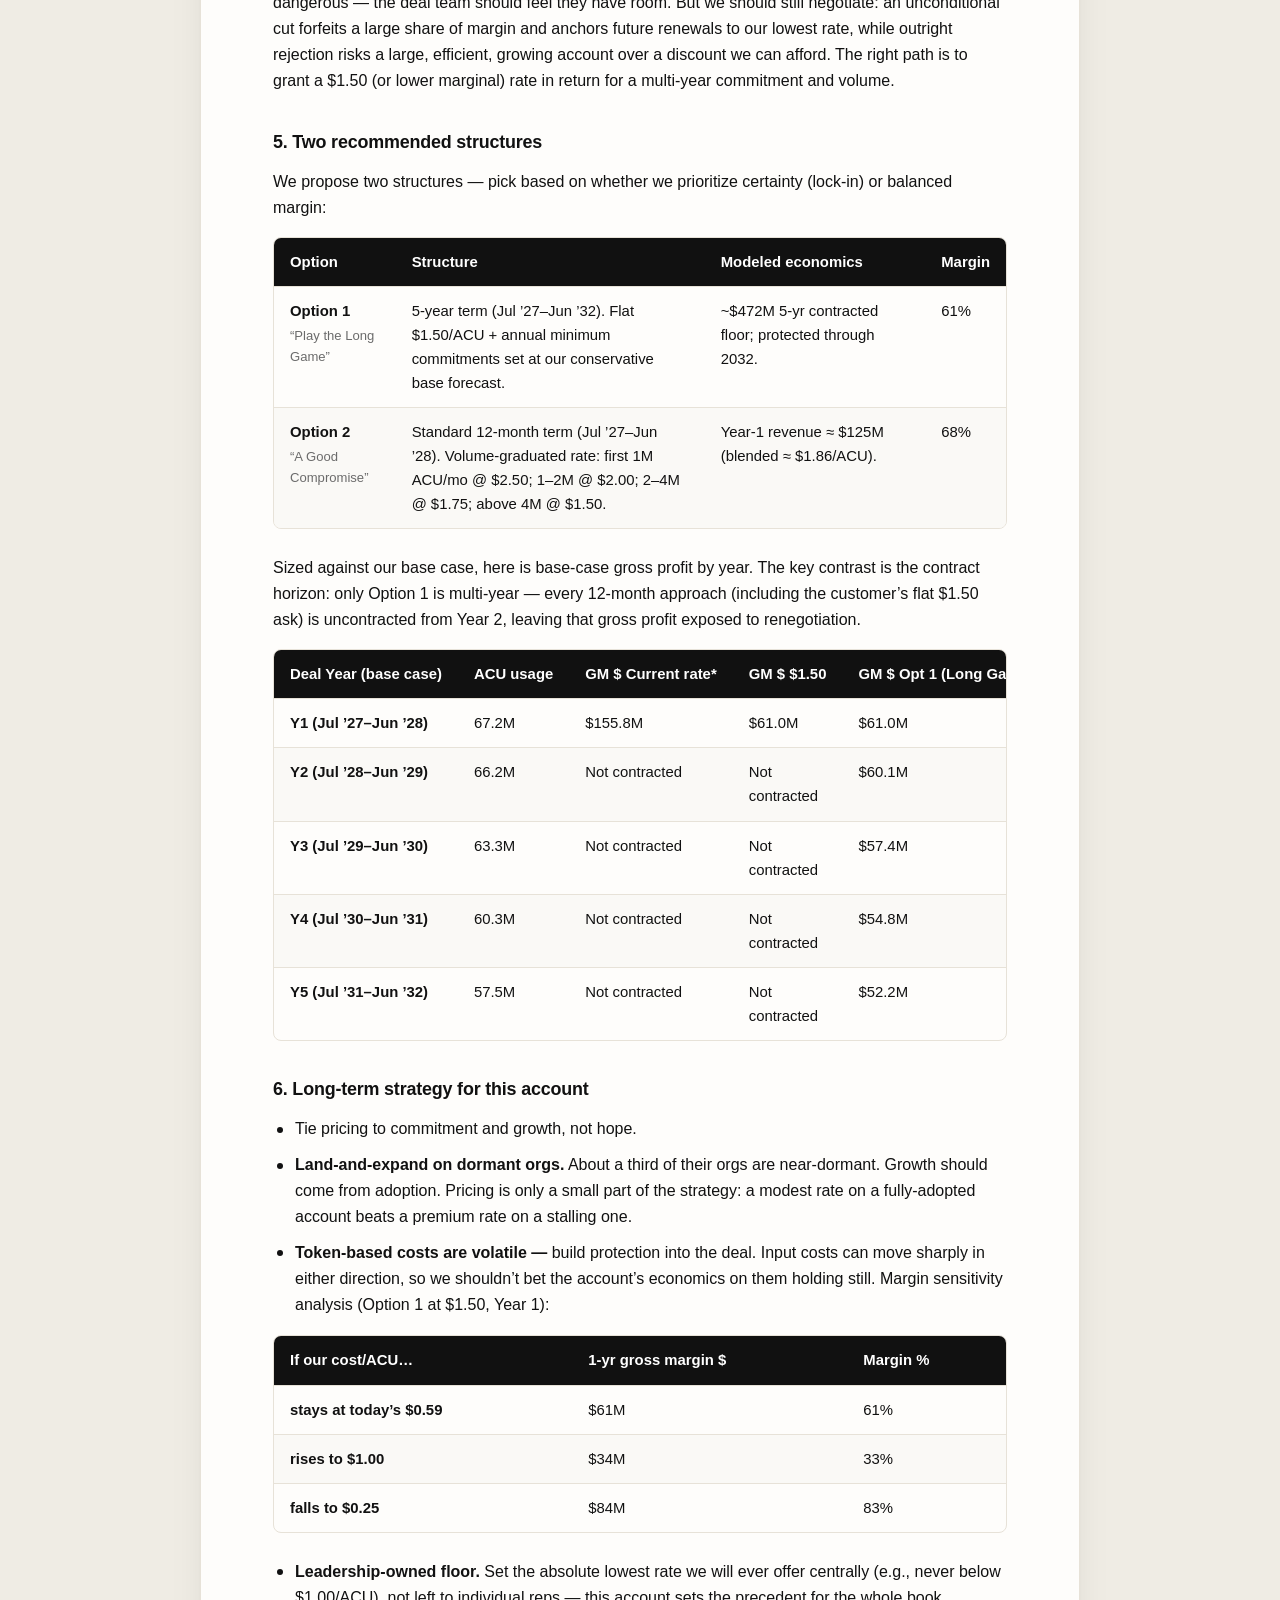
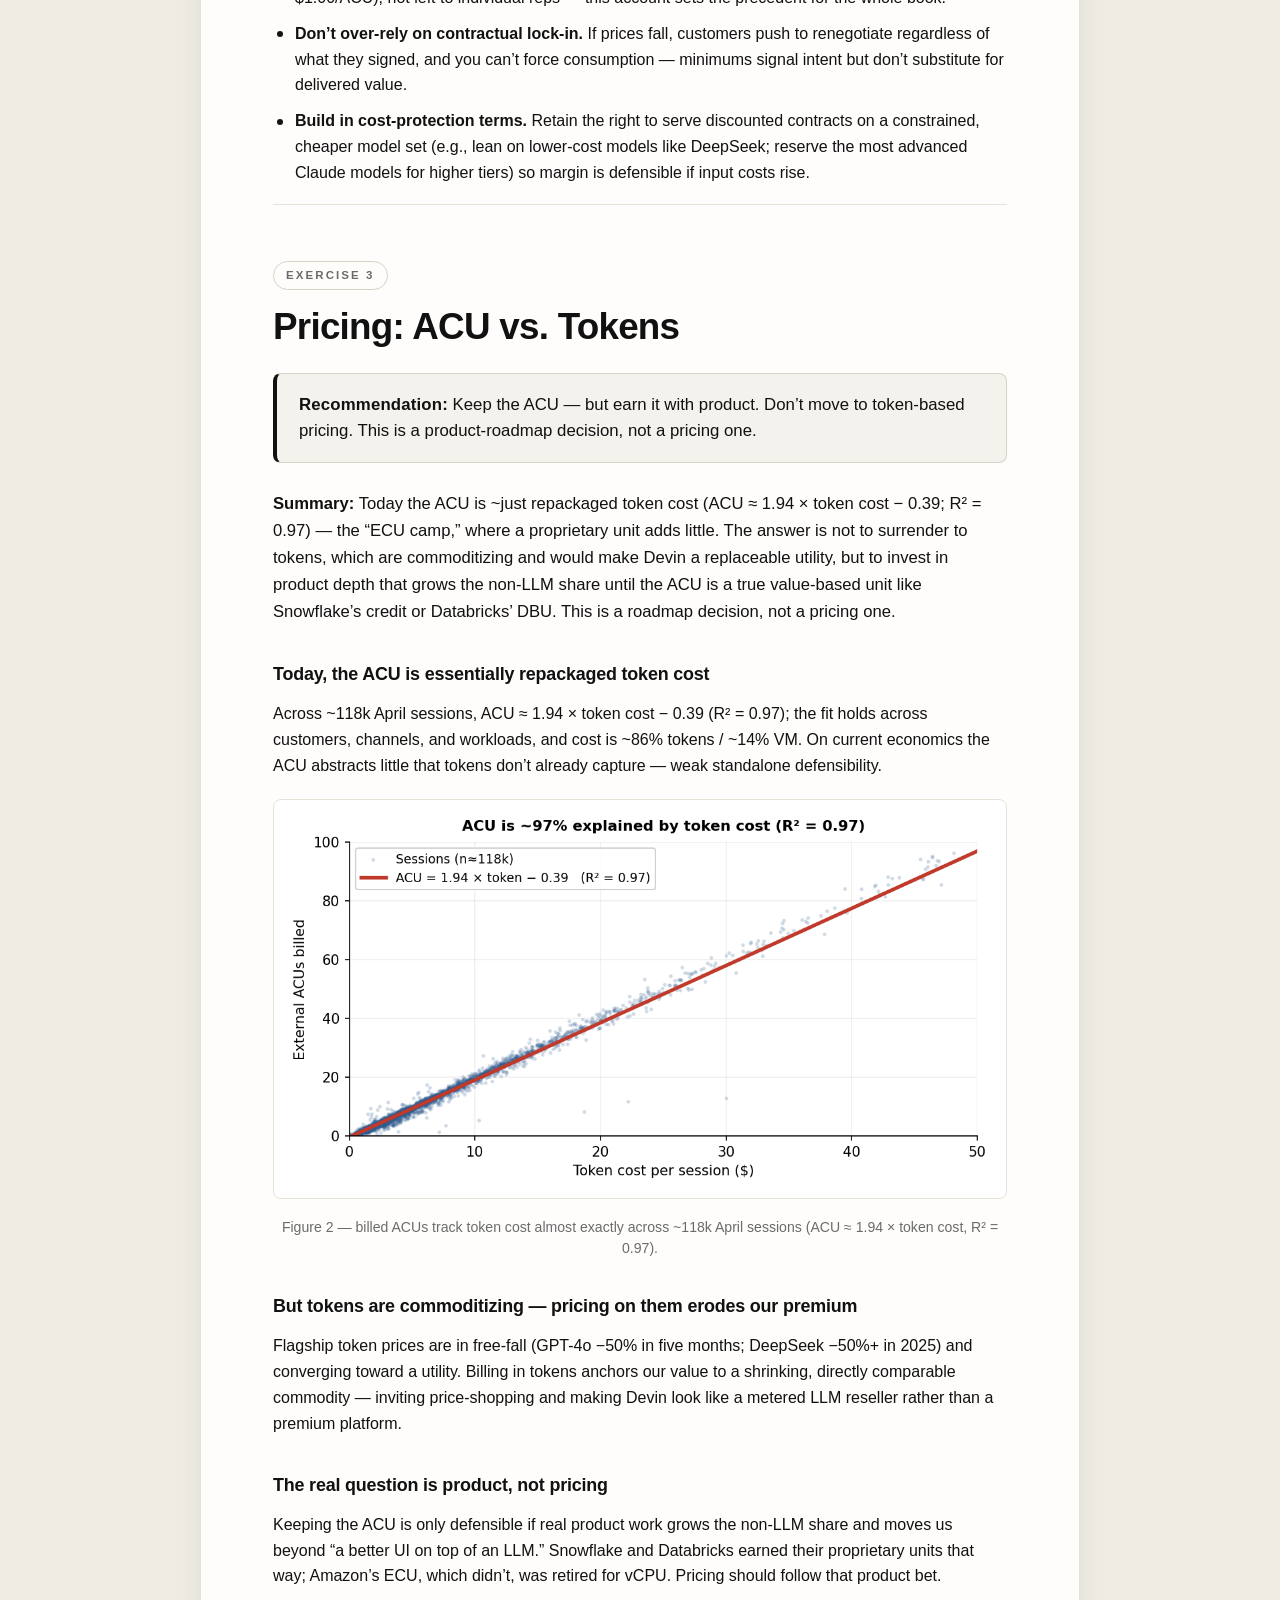
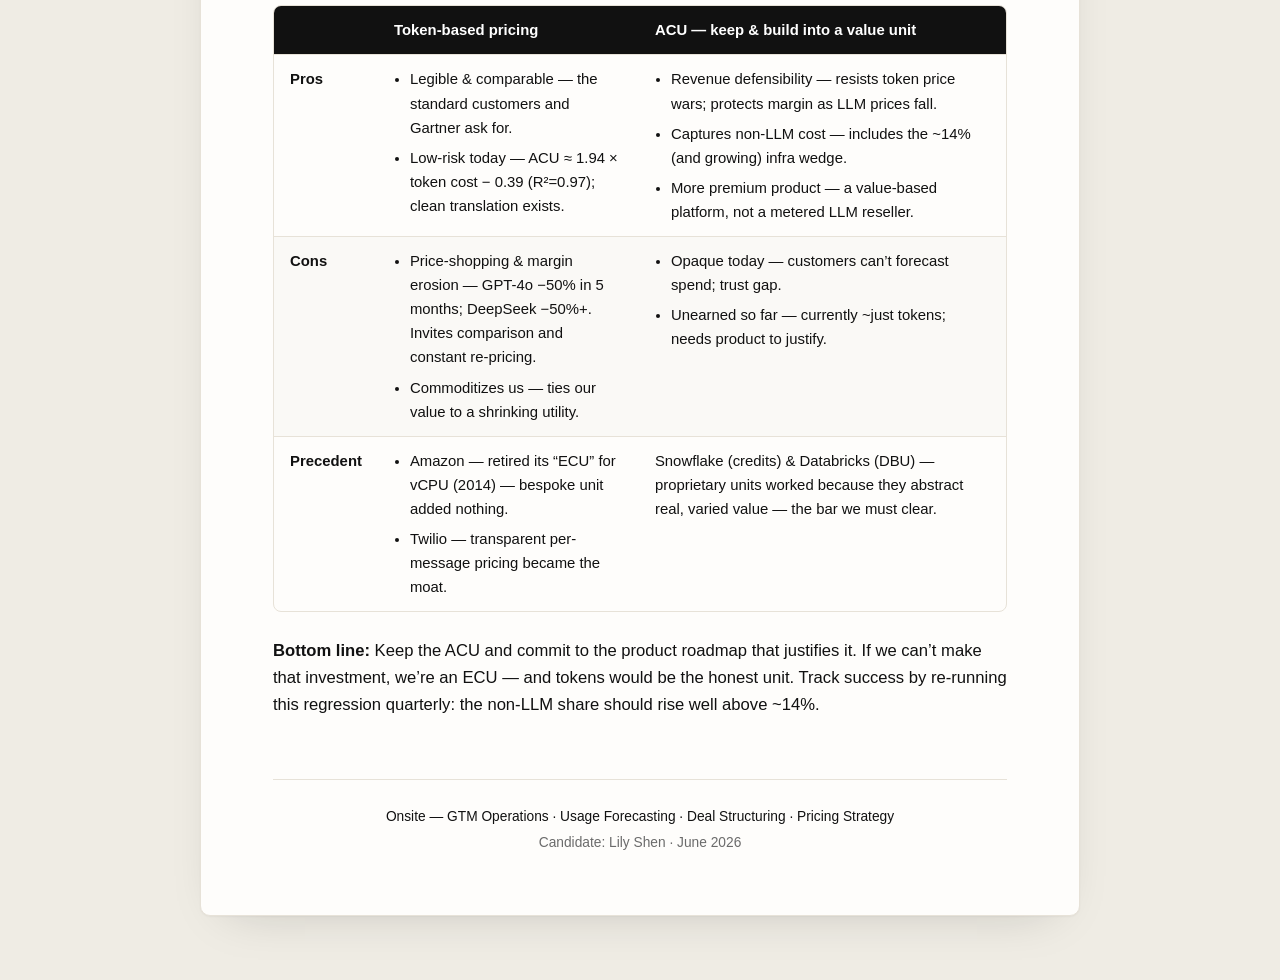
==== commit 7ef07091: "Rebuild Cognition onsite readout docx as a webpage Co-Authored-By: Devin AI <158243242+devin-ai-inte" ====
--- a/index.html
+++ b/index.html
@@ -3,143 +3,313 @@
 <head>
   <meta charset="UTF-8" />
   <meta name="viewport" content="width=device-width, initial-scale=1.0" />
-  <title>Blog — Dimension | Tech-enabled Waste Management</title>
-  <meta name="description" content="Insights on waste management, recycling, sustainability and the circular economy from Dimension." />
-  <link rel="preconnect" href="https://fonts.googleapis.com" />
-  <link rel="preconnect" href="https://fonts.gstatic.com" crossorigin />
-  <link href="https://fonts.googleapis.com/css2?family=Plus+Jakarta+Sans:wght@400;500;600;700;800&family=Source+Serif+4:opsz,wght@8..60,400;8..60,600&display=swap" rel="stylesheet" />
-  <link rel="stylesheet" href="styles.css" />
+  <title>Onsite — GTM Operations · Cognition Readout</title>
+  <meta name="description" content="Onsite GTM Operations readout: usage forecasting, deal structuring and pricing strategy. Candidate: Lily Shen, June 2026." />
+  <link rel="stylesheet" href="readout.css" />
 </head>
 <body>
-  <a class="skip-link" href="#main">Skip to content</a>
-
-  <header class="site-header" id="siteHeader">
-    <div class="container header-inner">
-      <a class="brand" href="#" aria-label="Dimension home">
-        <img class="brand-logo" src="logo.png" alt="Dimension" width="2478" height="360" />
+  <a class="skip-link" href="#top">Skip to content</a>
+
+  <header class="topbar" id="topbar">
+    <div class="topbar-inner">
+      <a class="wordmark" href="#top" aria-label="Cognition">
+        <img src="assets/cognition-wordmark.png" alt="Cognition" />
       </a>
-
-      <nav class="main-nav" aria-label="Primary">
-        <a href="#">Services</a>
-        <a href="#">Business</a>
-        <a href="#">Providers</a>
-        <a href="#">Sustainability</a>
-        <a href="#">About</a>
+      <nav class="top-nav" aria-label="Sections">
+        <a href="#exercise-1">Forecast</a>
+        <a href="#exercise-2">Renewal</a>
+        <a href="#exercise-3">Pricing</a>
       </nav>
-
-      <div class="header-actions">
-        <a class="btn btn-ghost" href="#">Log In</a>
-        <a class="btn btn-primary" href="#">Book Now</a>
-      </div>
-
-      <button class="nav-toggle" id="navToggle" aria-label="Toggle menu" aria-expanded="false">
-        <span></span><span></span><span></span>
-      </button>
     </div>
+    <div class="progress" id="progress"></div>
   </header>
 
-  <main id="main">
-    <!-- Hero -->
-    <section class="hero">
-      <div class="container hero-inner">
-        <p class="eyebrow">The Dimension Blog</p>
-        <h1>Smarter waste, <span>a cleaner planet.</span></h1>
-        <p class="hero-sub">Field notes, research and company news on recycling, compliance and the circular economy — from the team rethinking how the world handles waste.</p>
-        <form class="search" role="search" id="searchForm">
-          <svg viewBox="0 0 24 24" width="18" height="18" fill="none" stroke="currentColor" stroke-width="2" stroke-linecap="round" stroke-linejoin="round" aria-hidden="true"><circle cx="11" cy="11" r="8"/><path d="m21 21-4.3-4.3"/></svg>
-          <input type="search" id="searchInput" placeholder="Search articles…" aria-label="Search articles" />
-        </form>
-      </div>
-    </section>
-
-    <div class="container">
-      <!-- Featured -->
-      <section class="featured" aria-labelledby="featured-title">
-        <article class="featured-card">
-          <div class="featured-media" style="--g1:#0f5132;--g2:#2f9e6f">
-            <span class="tag tag-light">Company News</span>
-          </div>
-          <div class="featured-body">
-            <h2 id="featured-title"><a href="#">Dimension Selected in Major RFP Contract with State of California for PPE Waste Removal</a></h2>
-            <p>SAN FRANCISCO, CA — Dimension, the tech-enabled waste management company, has been awarded a Master Service Agreement with the State of California through the Department of General Services, providing waste removal services to state and local agencies.</p>
-            <div class="post-meta">
-              <span class="author"><span class="avatar" aria-hidden="true">D</span> Dimension Team</span>
-              <span class="dot" aria-hidden="true">•</span>
-              <time datetime="2024-03-12">Mar 12, 2024</time>
-              <span class="dot" aria-hidden="true">•</span>
-              <span>5 min read</span>
-            </div>
-            <a class="read-link" href="#">Read the announcement <span aria-hidden="true">→</span></a>
-          </div>
-        </article>
-      </section>
-
-      <!-- Filters -->
-      <section class="toolbar" aria-label="Filter articles">
-        <div class="chips" id="chips" role="tablist">
-          <button class="chip is-active" data-filter="all" role="tab" aria-selected="true">All</button>
-          <button class="chip" data-filter="company" role="tab" aria-selected="false">Company News</button>
-          <button class="chip" data-filter="recycling" role="tab" aria-selected="false">Recycling</button>
-          <button class="chip" data-filter="sustainability" role="tab" aria-selected="false">Sustainability</button>
-          <button class="chip" data-filter="business" role="tab" aria-selected="false">Business</button>
-          <button class="chip" data-filter="guides" role="tab" aria-selected="false">Guides</button>
-        </div>
-        <p class="result-count" id="resultCount" aria-live="polite"></p>
-      </section>
-
-      <!-- Grid -->
-      <section class="grid" id="postGrid" aria-label="Articles">
-        <!-- cards injected by script.js -->
-      </section>
-
-      <p class="empty-state" id="emptyState" hidden>No articles match your search. Try a different term.</p>
-
-      <!-- Newsletter -->
-      <section class="newsletter">
-        <div class="newsletter-inner">
-          <div>
-            <h2>Stay in the loop</h2>
-            <p>Get the latest on recycling, compliance and sustainability — straight to your inbox. No spam, ever.</p>
-          </div>
-          <form class="newsletter-form" id="newsletterForm">
-            <input type="email" placeholder="you@company.com" aria-label="Email address" required />
-            <button class="btn btn-primary" type="submit">Subscribe</button>
-          </form>
-        </div>
-      </section>
+  <main class="sheet" id="main">
+  <section class="cover" id="top">
+    <p class="eyebrow">Onsite — GTM Operations</p>
+    <h1 class="cover-title">Usage Forecasting <span class="sep">·</span> Deal Structuring <span class="sep">·</span> Pricing Strategy</h1>
+    <div class="cover-meta">
+      <span><strong>Lily Shen</strong></span>
+      <span class="dot">•</span>
+      <span>June 2026</span>
     </div>
+    <div class="agenda">
+      <p class="agenda-head">Agenda</p>
+      <ol class="agenda-list">
+      <li><a href="#exercise-1"><span class="agenda-num">1</span><span>Usage forecast &amp; account targets</span></a></li>
+      <li><a href="#exercise-2"><span class="agenda-num">2</span><span>Customer A renewal</span></a></li>
+      <li><a href="#exercise-3"><span class="agenda-num">3</span><span>Pricing: ACU vs. tokens</span></a></li>
+      </ol>
+    </div>
+  </section>
+
+<section class="exercise" id="exercise-1">
+<div class="exercise-head">
+<span class="exercise-tag">EXERCISE 1</span>
+<h2 class="exercise-title">Usage Forecast &amp; Account Targets</h2>
+</div>
+<div class="callout"><span class="callout-label">The headline:</span> 23.7M ACUs in May, 37M in June, 33M in July, led ~88% by Devin. We back this with a tested model and a stage-aware way to set targets.</div>
+<h3 class="sub-head">Summary</h3>
+<p>It is an account×product weekly model (719 series): each account is projected from its own recent momentum, capped and faded. Out-of-sample backtesting puts near-term error at 17% (1-week) and 25% (4-week) — better than a trailing-average method and a naive baseline. The quarter-end is shown as a range (July 24.5M–63.6M) because consumption volatility is genuinely high.</p>
+<h3 class="sub-head">Model</h3>
+<ul class='bullets'><li><strong>Grain:</strong> enterprise × product × week, anchored to each account's last actual week (forecast is continuous off 4.92M).</li><li><strong>Growth:</strong> exponentially-weighted recent week-over-week, capped at +12% / −15%, faded 15%/week toward maturity.</li><li><strong>Scenarios:</strong> bear / base / bull flex the growth cap and decay, bracketing a realistic range rather than implying false precision.</li><li><strong>Data:</strong> 26 weeks cleaned to 7,781 valid rows across 571 enterprises; enterprise_id is the key (~27% of rows lack a Salesforce ID).</li></ul>
+<h3 class="sub-head">Forecast output</h3>
+<div class="table-wrap"><table class="data-table">
+<thead><tr>
+<th>Month</th>
+<th>Base Forecast</th>
+<th>Devin</th>
+<th>CLI</th>
+<th>Windsurf</th>
+<th>Sales/CS Target</th>
+</tr></thead><tbody>
+<tr>
+<td>May 2026</td>
+<td>23.7M</td>
+<td>20.8M</td>
+<td>449k</td>
+<td>2.5M</td>
+<td>26.0M</td>
+</tr>
+<tr>
+<td>June 2026</td>
+<td>37.0M</td>
+<td>32.4M</td>
+<td>692k</td>
+<td>3.8M</td>
+<td>40.6M</td>
+</tr>
+<tr>
+<td>July 2026</td>
+<td>33.3M</td>
+<td>29.2M</td>
+<td>616k</td>
+<td>3.5M</td>
+<td>36.6M</td>
+</tr>
+</tbody></table></div>
+<figure class="figure"><img src="assets/figure-1-forecast.png" alt="Figure 1 — actual weekly usage and the 13-week forecast (base, with bear–bull range)." loading="lazy" /><figcaption>Figure 1 — actual weekly usage and the 13-week forecast (base, with bear–bull range).</figcaption></figure>
+<p>Growth is led by Devin (~88% of volume), with Windsurf the fastest-growing minority product. June has five forecast week-starts versus four in May and July, so month-to-month totals should be normalized to weekly run-rate before driving quota.</p>
+<h3 class="sub-head">Goal-setting framework</h3>
+<p>The forecast is the baseline target; a stage stretch is layered on to set the sales/CS goal. Targets are owned per account, rolled up to 10 AEs, and tracked monthly against actuals. The lever differs by stage: for Production, the goal is a hard ACU consumption number. For earlier stages — Demo, POC, UAT — the most important outcome is moving the account to the next phase, not an ACU quota; phase progression is the leading indicator and consumption follows. So pre-Production accounts carry a milestone goal (“move to next phase”), with ACUs tracked but not quota’d; accounts with prior usage but no current signal default to ~1.1× recent actuals so reps still have a number.</p>
+<p>Incentives should reward that behavior: a blend of milestone-based commission (stage advancement and key activations), ACU-consumption commission (the core lever for Production), and activation-based commission (a per-seat reward for each newly activated user) — surfaced on a real-time dashboard visible across the whole sales org, and extended beyond AEs to Forward-Deployed Engineers and CS, who drive activation and expansion.</p>
+<h3 class="sub-head">Accuracy</h3>
+<p>Accuracy is measured out-of-sample at the weekly-total level, volume-weighted (WAPE), because the top 10 accounts are 69% of volume. The selected model lands at 17% (1-week) and 25% (4-week) error, beating a trailing-average method (23% / 26%) and a naive random walk (17% / 36%).</p>
+<h3 class="sub-head">Key trends</h3>
+<div class="table-wrap"><table class="data-table">
+<thead><tr>
+<th>Trend</th>
+<th>Evidence</th>
+<th>GTM implication</th>
+</tr></thead><tbody>
+<tr>
+<td>Revenue is concentrated</td>
+<td>Top 1 / 5 / 10 accounts = 21.6% / 52.3% / 69.1% of recent volume.</td>
+<td>Safeguarding revenue starts with the top 10 — manage them individually, by name.</td>
+</tr>
+<tr>
+<td>Revenue is volatile, driven by big accounts</td>
+<td>The top-10 accounts swing ~±80% week-to-week vs ~±41% for everyone else; ~60% of each weekly swing comes from just 3 accounts.</td>
+<td>Dampen volatility by graduating large accounts into Production (a steadier stage) and growing a mid-market base.</td>
+</tr>
+<tr>
+<td>Product mix is broadening</td>
+<td>Devin 100% → 87.8% of volume; non-Devin 6.9% → 12.2% over 8 weeks; multi-product accounts 0 → 166.</td>
+<td>Build a per-product success journey, not a Devin-only motion.</td>
+</tr>
+<tr>
+<td>Breadth and intensity both grow</td>
+<td>Active accounts 222 → 416; usage per account 10k → 44k.</td>
+<td>Study the “happy accounts” — why activation spread across their teams and orgs — and replicate it.</td>
+</tr>
+</tbody></table></div>
+<h3 class="sub-head">Operating cadence</h3>
+<ul class='bullets'><li><strong>Refit weekly —</strong> the model is built to be re-run as new actuals land; targets and scenarios update with it.</li><li>Review the top-10 accounts individually; at 69% of volume they drive both the forecast and its risk.</li></ul>
+</section>
+
+<section class="exercise" id="exercise-2">
+<div class="exercise-head">
+<span class="exercise-tag">EXERCISE 2</span>
+<h2 class="exercise-title">Customer A Renewal</h2>
+</div>
+<div class="callout"><span class="callout-label">Recommendation:</span> Modify. Approving a flat $1.50/ACU is survivable — but we should concede toward it only in exchange for term, commitment, and growth.</div>
+<p class="lead"><strong>Summary.</strong> Customer A’s current contract ends June 2027; this memo covers the renewal that takes effect July 2027. Customer A is our single largest and most strategic account. It is also cheap to serve, at $0.59/ACU, so even the flat $1.50/ACU the customer is pushing for still earns ~61% gross margin. Approving $1.50 is therefore not the end of the world. We recommend conceding toward $1.50 only in exchange for term, commitment, and growth. Two structures follow: a 5-year lock-in (“Play the Long Game”) and a 12-month volume deal (“A Good Compromise”).</p>
+<h3 class="sub-head">1. Margin analysis — current vs. proposed</h3>
+<p>Today’s unit economics (April 2026 actuals) frame the trade-off: cost to serve is only $0.59/ACU, so break-even sits far below either rate and $1.50 is still ~2.5× cost. The discount is a margin-share decision, not a viability one.</p>
+<div class="table-wrap"><table class="data-table">
+<thead><tr>
+<th>Scenario (April 2026 actuals)</th>
+<th>Monthly Rev</th>
+<th>Gross Margin $</th>
+<th>GM %</th>
+<th>Blended $/ACU</th>
+</tr></thead><tbody>
+<tr>
+<td>Current ($2.50 in-cap + $3.00 overage)</td>
+<td>$3.43M</td>
+<td>$2.65M</td>
+<td>77%</td>
+<td>$2.62</td>
+</tr>
+<tr>
+<td>Customer ask — flat $1.50</td>
+<td>$1.96M</td>
+<td>$1.19M</td>
+<td>61%</td>
+<td>$1.50</td>
+</tr>
+</tbody></table></div>
+<h3 class="sub-head">2. Product mix &amp; unmetered products</h3>
+<p>Customer A is ~100% Devin, so all revenue rides one SKU with no diversification cushion. Review and Ask/DeepWiki are set to a 0 scalar (free) and unused today, so they create no margin drag now; they are a forward cost risk as the account scales and an unused expansion lever we can trade for rate or commitment rather than give away silently.</p>
+<h3 class="sub-head">3. Benchmarking against the portfolio</h3>
+<p>Among comparable accounts (Majors, Devin-heavy), the median effective rate is $2.50/ACU; $1.50 would place Customer A near the bottom decile. Their cost to serve is below the cohort median, so there is no cost basis for pricing them under peers. They are already the #1 account in the portfolio — which is why the rate we set here will echo across every other negotiation.</p>
+<h3 class="sub-head">4. Recommendation: modify (approval is acceptable; negotiate first)</h3>
+<p>We recommend modify. At 61% margin even on flat $1.50, approving the ask is defensible and not dangerous — the deal team should feel they have room. But we should still negotiate: an unconditional cut forfeits a large share of margin and anchors future renewals to our lowest rate, while outright rejection risks a large, efficient, growing account over a discount we can afford. The right path is to grant a $1.50 (or lower marginal) rate in return for a multi-year commitment and volume.</p>
+<h3 class="sub-head">5. Two recommended structures</h3>
+<p>We propose two structures — pick based on whether we prioritize certainty (lock-in) or balanced margin:</p>
+<div class="table-wrap"><table class="data-table">
+<thead><tr>
+<th>Option</th>
+<th>Structure</th>
+<th>Modeled economics</th>
+<th>Margin</th>
+</tr></thead><tbody>
+<tr>
+<td><strong>Option 1</strong><span class="cell-sub">“Play the Long Game”</span></td>
+<td>5-year term (Jul ’27–Jun ’32). Flat $1.50/ACU + annual minimum commitments set at our conservative base forecast.</td>
+<td>~$472M 5-yr contracted floor; protected through 2032.</td>
+<td>61%</td>
+</tr>
+<tr>
+<td><strong>Option 2</strong><span class="cell-sub">“A Good Compromise”</span></td>
+<td>Standard 12-month term (Jul ’27–Jun ’28). Volume-graduated rate: first 1M ACU/mo @ $2.50; 1–2M @ $2.00; 2–4M @ $1.75; above 4M @ $1.50. </td>
+<td>Year-1 revenue ≈ $125M (blended ≈ $1.86/ACU). </td>
+<td>68%</td>
+</tr>
+</tbody></table></div>
+<p>Sized against our base case, here is base-case gross profit by year. The key contrast is the contract horizon: only Option 1 is multi-year — every 12-month approach (including the customer’s flat $1.50 ask) is uncontracted from Year 2, leaving that gross profit exposed to renegotiation.</p>
+<div class="table-wrap"><table class="data-table">
+<thead><tr>
+<th>Deal Year (base case)</th>
+<th>ACU usage</th>
+<th>GM $ Current rate*</th>
+<th>GM $ $1.50</th>
+<th>GM $ Opt 1 (Long Game)</th>
+<th>GM $ Opt 2 (Compromise)</th>
+</tr></thead><tbody>
+<tr>
+<td>Y1 (Jul ’27–Jun ’28)</td>
+<td>67.2M</td>
+<td>$155.8M</td>
+<td>$61.0M</td>
+<td>$61.0M</td>
+<td>$85.0M</td>
+</tr>
+<tr>
+<td>Y2 (Jul ’28–Jun ’29)</td>
+<td>66.2M</td>
+<td>Not contracted</td>
+<td>Not contracted</td>
+<td>$60.1M</td>
+<td>Not contracted</td>
+</tr>
+<tr>
+<td>Y3 (Jul ’29–Jun ’30)</td>
+<td>63.3M</td>
+<td>Not contracted</td>
+<td>Not contracted</td>
+<td>$57.4M</td>
+<td>Not contracted</td>
+</tr>
+<tr>
+<td>Y4 (Jul ’30–Jun ’31)</td>
+<td>60.3M</td>
+<td>Not contracted</td>
+<td>Not contracted</td>
+<td>$54.8M</td>
+<td>Not contracted</td>
+</tr>
+<tr>
+<td>Y5 (Jul ’31–Jun ’32)</td>
+<td>57.5M</td>
+<td>Not contracted</td>
+<td>Not contracted</td>
+<td>$52.2M</td>
+<td>Not contracted</td>
+</tr>
+</tbody></table></div>
+<h3 class="sub-head">6. Long-term strategy for this account</h3>
+<ul class='bullets'><li>Tie pricing to commitment and growth, not hope.</li><li><strong>Land-and-expand on dormant orgs.</strong> About a third of their orgs are near-dormant. Growth should come from adoption. Pricing is only a small part of the strategy: a modest rate on a fully-adopted account beats a premium rate on a stalling one.</li><li><strong>Token-based costs are volatile —</strong> build protection into the deal. Input costs can move sharply in either direction, so we shouldn’t bet the account’s economics on them holding still. Margin sensitivity analysis (Option 1 at $1.50, Year 1):</li></ul>
+<div class="table-wrap"><table class="data-table">
+<thead><tr>
+<th>If our cost/ACU…</th>
+<th>1-yr gross margin $</th>
+<th>Margin %</th>
+</tr></thead><tbody>
+<tr>
+<td>stays at today’s $0.59</td>
+<td>$61M</td>
+<td>61%</td>
+</tr>
+<tr>
+<td>rises to $1.00</td>
+<td>$34M</td>
+<td>33%</td>
+</tr>
+<tr>
+<td>falls to $0.25</td>
+<td>$84M</td>
+<td>83%</td>
+</tr>
+</tbody></table></div>
+<ul class='bullets'><li><strong>Leadership-owned floor.</strong> Set the absolute lowest rate we will ever offer centrally (e.g., never below $1.00/ACU), not left to individual reps — this account sets the precedent for the whole book.</li><li><strong>Don’t over-rely on contractual lock-in.</strong> If prices fall, customers push to renegotiate regardless of what they signed, and you can’t force consumption — minimums signal intent but don’t substitute for delivered value.</li><li><strong>Build in cost-protection terms.</strong> Retain the right to serve discounted contracts on a constrained, cheaper model set (e.g., lean on lower-cost models like DeepSeek; reserve the most advanced Claude models for higher tiers) so margin is defensible if input costs rise.</li></ul>
+</section>
+
+<section class="exercise" id="exercise-3">
+<div class="exercise-head">
+<span class="exercise-tag">EXERCISE 3</span>
+<h2 class="exercise-title">Pricing: ACU vs. Tokens</h2>
+</div>
+<div class="callout"><span class="callout-label">Recommendation:</span> Keep the ACU — but earn it with product. Don’t move to token-based pricing. This is a product-roadmap decision, not a pricing one.</div>
+<p class="lead"><strong>Summary:</strong> Today the ACU is ~just repackaged token cost (ACU ≈ 1.94 × token cost − 0.39; R² = 0.97) — the “ECU camp,” where a proprietary unit adds little. The answer is not to surrender to tokens, which are commoditizing and would make Devin a replaceable utility, but to invest in product depth that grows the non-LLM share until the ACU is a true value-based unit like Snowflake’s credit or Databricks’ DBU. This is a roadmap decision, not a pricing one.</p>
+<h3 class="sub-head">Today, the ACU is essentially repackaged token cost</h3>
+<p>Across ~118k April sessions, ACU ≈ 1.94 × token cost − 0.39 (R² = 0.97); the fit holds across customers, channels, and workloads, and cost is ~86% tokens / ~14% VM. On current economics the ACU abstracts little that tokens don’t already capture — weak standalone defensibility.</p>
+<figure class="figure"><img src="assets/figure-2-acu-token.png" alt="Figure 2 — billed ACUs track token cost almost exactly across ~118k April sessions (ACU ≈ 1.94 × token cost, R² = 0.97)." loading="lazy" /><figcaption>Figure 2 — billed ACUs track token cost almost exactly across ~118k April sessions (ACU ≈ 1.94 × token cost, R² = 0.97).</figcaption></figure>
+<h3 class="sub-head">But tokens are commoditizing — pricing on them erodes our premium</h3>
+<p>Flagship token prices are in free-fall (GPT-4o −50% in five months; DeepSeek −50%+ in 2025) and converging toward a utility. Billing in tokens anchors our value to a shrinking, directly comparable commodity — inviting price-shopping and making Devin look like a metered LLM reseller rather than a premium platform.</p>
+<h3 class="sub-head">The real question is product, not pricing</h3>
+<p>Keeping the ACU is only defensible if real product work grows the non-LLM share and moves us beyond “a better UI on top of an LLM.” Snowflake and Databricks earned their proprietary units that way; Amazon’s ECU, which didn’t, was retired for vCPU. Pricing should follow that product bet.</p>
+<div class="table-wrap"><table class="data-table">
+<thead><tr>
+<th></th>
+<th>Token-based pricing</th>
+<th>ACU — keep &amp; build into a value unit</th>
+</tr></thead><tbody>
+<tr>
+<td>Pros</td>
+<td><ul class='cell-list'><li>Legible &amp; comparable — the standard customers and Gartner ask for.</li><li>Low-risk today — ACU ≈ 1.94 × token cost − 0.39 (R²=0.97); clean translation exists.</li></ul></td>
+<td><ul class='cell-list'><li>Revenue defensibility — resists token price wars; protects margin as LLM prices fall.</li><li>Captures non-LLM cost — includes the ~14% (and growing) infra wedge.</li><li>More premium product — a value-based platform, not a metered LLM reseller.</li></ul></td>
+</tr>
+<tr>
+<td>Cons</td>
+<td><ul class='cell-list'><li>Price-shopping &amp; margin erosion — GPT-4o −50% in 5 months; DeepSeek −50%+. Invites comparison and constant re-pricing.</li><li>Commoditizes us — ties our value to a shrinking utility.</li></ul></td>
+<td><ul class='cell-list'><li>Opaque today — customers can’t forecast spend; trust gap.</li><li>Unearned so far — currently ~just tokens; needs product to justify.</li></ul></td>
+</tr>
+<tr>
+<td>Precedent</td>
+<td><ul class='cell-list'><li>Amazon — retired its “ECU” for vCPU (2014) — bespoke unit added nothing.</li><li>Twilio — transparent per-message pricing became the moat.</li></ul></td>
+<td>Snowflake (credits) &amp; Databricks (DBU) — proprietary units worked because they abstract real, varied value — the bar we must clear.</td>
+</tr>
+</tbody></table></div>
+<p class="lead"><strong>Bottom line:</strong> Keep the ACU and commit to the product roadmap that justifies it. If we can’t make that investment, we’re an ECU — and tokens would be the honest unit. Track success by re-running this regression quarterly: the non-LLM share should rise well above ~14%.</p>
+</section>
+
+    <footer class="readout-footer">
+      <p>Onsite — GTM Operations · Usage Forecasting · Deal Structuring · Pricing Strategy</p>
+      <p class="muted">Candidate: Lily Shen · June 2026</p>
+    </footer>
   </main>
 
-  <footer class="site-footer">
-    <div class="container footer-grid">
-      <div class="footer-brand">
-        <img class="brand-logo footer-logo" src="logo.png" alt="Dimension" width="2478" height="360" />
-        <p>2261 Market Street, #4061<br/>San Francisco, CA 94114</p>
-      </div>
-      <div>
-        <h4>Providers</h4>
-        <a href="#">Become a Provider</a>
-        <a href="#">Provider Portal</a>
-      </div>
-      <div>
-        <h4>Company</h4>
-        <a href="#">Who is Dimension?</a>
-        <a href="#">Careers</a>
-        <a href="#">Blog</a>
-        <a href="#">Company News</a>
-      </div>
-      <div>
-        <h4>Support</h4>
-        <a href="#">Contact us</a>
-        <a href="#">Terms of Service</a>
-        <a href="#">Privacy Policy</a>
-      </div>
-    </div>
-    <div class="container footer-bottom">
-      <p>© 2024 Dimension. All rights reserved.</p>
-    </div>
-  </footer>
-
-  <script src="script.js"></script>
+  <script src="readout.js"></script>
 </body>
 </html>
--- a/readout.css
+++ b/readout.css
@@ -0,0 +1,339 @@
+/* Cognition Onsite Readout — rebuilt from Cognition_Onsite_Readout_Final_v6.docx
+   Faithful to the source: Arial type, #111 ink, warm off-white sheet,
+   dark-header tables with warm zebra rows, tan recommendation callouts. */
+
+:root {
+  --bg: #efece4;
+  --sheet: #fefdfb;
+  --ink: #111111;
+  --muted: #6b6b6b;
+  --tint: #faf9f6;
+  --callout: #f4f2ed;
+  --line: #e7e2d8;
+  --line-strong: #d8d2c5;
+  --dark: #111111;
+  --maxw: 880px;
+  --radius: 10px;
+}
+
+* { box-sizing: border-box; }
+
+html { scroll-behavior: smooth; }
+
+body {
+  margin: 0;
+  background: var(--bg);
+  color: var(--ink);
+  font-family: Arial, "Helvetica Neue", Helvetica, system-ui, sans-serif;
+  font-size: 16px;
+  line-height: 1.62;
+  -webkit-font-smoothing: antialiased;
+  text-rendering: optimizeLegibility;
+}
+
+.skip-link {
+  position: absolute;
+  left: -999px;
+  top: 0;
+  background: var(--ink);
+  color: #fff;
+  padding: 10px 16px;
+  z-index: 100;
+  border-radius: 0 0 8px 0;
+}
+.skip-link:focus { left: 0; }
+
+/* ---------- Top bar ---------- */
+.topbar {
+  position: sticky;
+  top: 0;
+  z-index: 50;
+  background: rgba(254, 253, 251, 0.88);
+  backdrop-filter: saturate(180%) blur(10px);
+  border-bottom: 1px solid var(--line);
+}
+.topbar-inner {
+  max-width: var(--maxw);
+  margin: 0 auto;
+  padding: 12px 28px;
+  display: flex;
+  align-items: center;
+  justify-content: space-between;
+  gap: 24px;
+}
+.wordmark { display: inline-flex; align-items: center; }
+.wordmark img { height: 22px; width: auto; display: block; }
+.top-nav { display: flex; gap: 26px; }
+.top-nav a {
+  color: var(--muted);
+  text-decoration: none;
+  font-size: 0.84rem;
+  font-weight: 700;
+  letter-spacing: 0.02em;
+  padding: 4px 0;
+  border-bottom: 2px solid transparent;
+  transition: color 0.15s ease, border-color 0.15s ease;
+}
+.top-nav a:hover { color: var(--ink); }
+.top-nav a.active { color: var(--ink); border-bottom-color: var(--ink); }
+
+.progress {
+  height: 2px;
+  width: 0%;
+  background: var(--ink);
+  transition: width 0.1s linear;
+}
+
+/* ---------- Sheet ---------- */
+.sheet {
+  max-width: var(--maxw);
+  margin: 28px auto 64px;
+  background: var(--sheet);
+  border: 1px solid var(--line);
+  border-radius: var(--radius);
+  box-shadow: 0 1px 2px rgba(17, 17, 17, 0.04), 0 18px 50px -28px rgba(17, 17, 17, 0.22);
+  padding: 64px 72px 56px;
+}
+
+/* ---------- Cover ---------- */
+.cover {
+  border-bottom: 1px solid var(--line);
+  padding-bottom: 40px;
+  margin-bottom: 8px;
+}
+.eyebrow {
+  margin: 0 0 18px;
+  font-size: 0.8rem;
+  font-weight: 700;
+  letter-spacing: 0.16em;
+  text-transform: uppercase;
+  color: var(--muted);
+}
+.cover-title {
+  margin: 0 0 22px;
+  font-size: clamp(2rem, 5vw, 3.1rem);
+  line-height: 1.08;
+  font-weight: 800;
+  letter-spacing: -0.02em;
+}
+.cover-title .sep { color: var(--line-strong); font-weight: 400; padding: 0 2px; }
+.cover-meta {
+  display: flex;
+  align-items: center;
+  gap: 12px;
+  color: var(--muted);
+  font-size: 1rem;
+}
+.cover-meta strong { color: var(--ink); }
+.cover-meta .dot { color: var(--line-strong); }
+
+.agenda { margin-top: 38px; }
+.agenda-head {
+  margin: 0 0 16px;
+  font-size: 0.8rem;
+  font-weight: 700;
+  letter-spacing: 0.16em;
+  text-transform: uppercase;
+  color: var(--muted);
+}
+.agenda-list { list-style: none; margin: 0; padding: 0; }
+.agenda-list li + li { margin-top: 10px; }
+.agenda-list a {
+  display: flex;
+  align-items: center;
+  gap: 18px;
+  padding: 16px 20px;
+  background: var(--tint);
+  border: 1px solid var(--line);
+  border-radius: 8px;
+  color: var(--ink);
+  text-decoration: none;
+  font-weight: 600;
+  transition: transform 0.15s ease, border-color 0.15s ease, background 0.15s ease;
+}
+.agenda-list a:hover {
+  transform: translateX(4px);
+  border-color: var(--line-strong);
+  background: #fff;
+}
+.agenda-num {
+  flex: none;
+  width: 30px;
+  height: 30px;
+  display: grid;
+  place-items: center;
+  background: var(--ink);
+  color: #fff;
+  border-radius: 50%;
+  font-size: 0.85rem;
+  font-weight: 700;
+}
+
+/* ---------- Sections ---------- */
+.exercise {
+  padding-top: 56px;
+  margin-top: 8px;
+  scroll-margin-top: 72px;
+}
+.exercise + .exercise { border-top: 1px solid var(--line); }
+.exercise-head { margin-bottom: 26px; }
+.exercise-tag {
+  display: inline-block;
+  font-size: 0.72rem;
+  font-weight: 700;
+  letter-spacing: 0.18em;
+  text-transform: uppercase;
+  color: var(--muted);
+  border: 1px solid var(--line-strong);
+  border-radius: 999px;
+  padding: 4px 12px;
+  margin-bottom: 16px;
+}
+.exercise-title {
+  margin: 0;
+  font-size: clamp(1.7rem, 3.4vw, 2.3rem);
+  line-height: 1.12;
+  font-weight: 800;
+  letter-spacing: -0.02em;
+}
+
+.sub-head {
+  margin: 34px 0 12px;
+  font-size: 1.12rem;
+  font-weight: 700;
+  letter-spacing: -0.01em;
+}
+
+p { margin: 0 0 16px; }
+.lead { font-size: 1.04rem; }
+.figure-note { color: var(--muted); font-size: 0.9rem; }
+
+/* ---------- Callout ---------- */
+.callout {
+  background: var(--callout);
+  border: 1px solid var(--line-strong);
+  border-left: 4px solid var(--ink);
+  border-radius: 8px;
+  padding: 18px 22px;
+  margin: 0 0 28px;
+  font-size: 1.05rem;
+  line-height: 1.55;
+}
+.callout-label {
+  font-weight: 800;
+  letter-spacing: 0.01em;
+}
+
+/* ---------- Lists ---------- */
+ul.bullets { margin: 0 0 18px; padding-left: 0; list-style: none; }
+ul.bullets li {
+  position: relative;
+  padding-left: 22px;
+  margin-bottom: 10px;
+}
+ul.bullets li::before {
+  content: "";
+  position: absolute;
+  left: 4px;
+  top: 0.66em;
+  width: 6px;
+  height: 6px;
+  background: var(--ink);
+  border-radius: 50%;
+}
+
+/* ---------- Tables ---------- */
+.table-wrap {
+  margin: 8px 0 26px;
+  overflow-x: auto;
+  border: 1px solid var(--line);
+  border-radius: 8px;
+  -webkit-overflow-scrolling: touch;
+}
+.data-table {
+  width: 100%;
+  border-collapse: collapse;
+  font-size: 0.93rem;
+  min-width: 520px;
+}
+.data-table thead th {
+  background: var(--dark);
+  color: #fff;
+  text-align: left;
+  font-weight: 700;
+  padding: 12px 16px;
+  vertical-align: bottom;
+  white-space: nowrap;
+}
+.data-table tbody td {
+  padding: 12px 16px;
+  border-top: 1px solid var(--line);
+  vertical-align: top;
+}
+.data-table tbody tr:nth-child(even) td { background: var(--tint); }
+.data-table tbody td:first-child { font-weight: 700; }
+.cell-sub {
+  display: block;
+  font-weight: 400;
+  color: var(--muted);
+  font-size: 0.88em;
+  margin-top: 2px;
+}
+ul.cell-list { margin: 0; padding-left: 16px; }
+ul.cell-list li { margin-bottom: 6px; }
+ul.cell-list li:last-child { margin-bottom: 0; }
+
+/* ---------- Figures ---------- */
+.figure {
+  margin: 20px 0 26px;
+  text-align: center;
+}
+.figure img {
+  max-width: 100%;
+  height: auto;
+  border: 1px solid var(--line);
+  border-radius: 8px;
+  background: #fff;
+  padding: 10px;
+}
+.figure figcaption {
+  margin-top: 10px;
+  color: var(--muted);
+  font-size: 0.88rem;
+  line-height: 1.45;
+}
+
+/* ---------- Footer ---------- */
+.readout-footer {
+  margin-top: 60px;
+  padding-top: 26px;
+  border-top: 1px solid var(--line);
+  text-align: center;
+  font-size: 0.86rem;
+}
+.readout-footer p { margin: 0 0 4px; }
+.readout-footer .muted { color: var(--muted); }
+
+/* ---------- Responsive ---------- */
+@media (max-width: 720px) {
+  body { font-size: 15px; }
+  .sheet { margin: 16px 12px 40px; padding: 36px 22px 40px; border-radius: 8px; }
+  .topbar-inner { padding: 10px 16px; gap: 12px; }
+  .top-nav { gap: 16px; }
+  .top-nav a { font-size: 0.78rem; }
+  .exercise { padding-top: 40px; }
+  .cover-title { font-size: 2rem; }
+}
+
+@media print {
+  .topbar, .skip-link { display: none; }
+  body { background: #fff; }
+  .sheet { box-shadow: none; border: none; margin: 0; max-width: none; padding: 0; }
+  .exercise { page-break-inside: avoid; }
+  .table-wrap, .figure { page-break-inside: avoid; }
+}
+
+@media (prefers-reduced-motion: reduce) {
+  html { scroll-behavior: auto; }
+  * { transition: none !important; }
+}
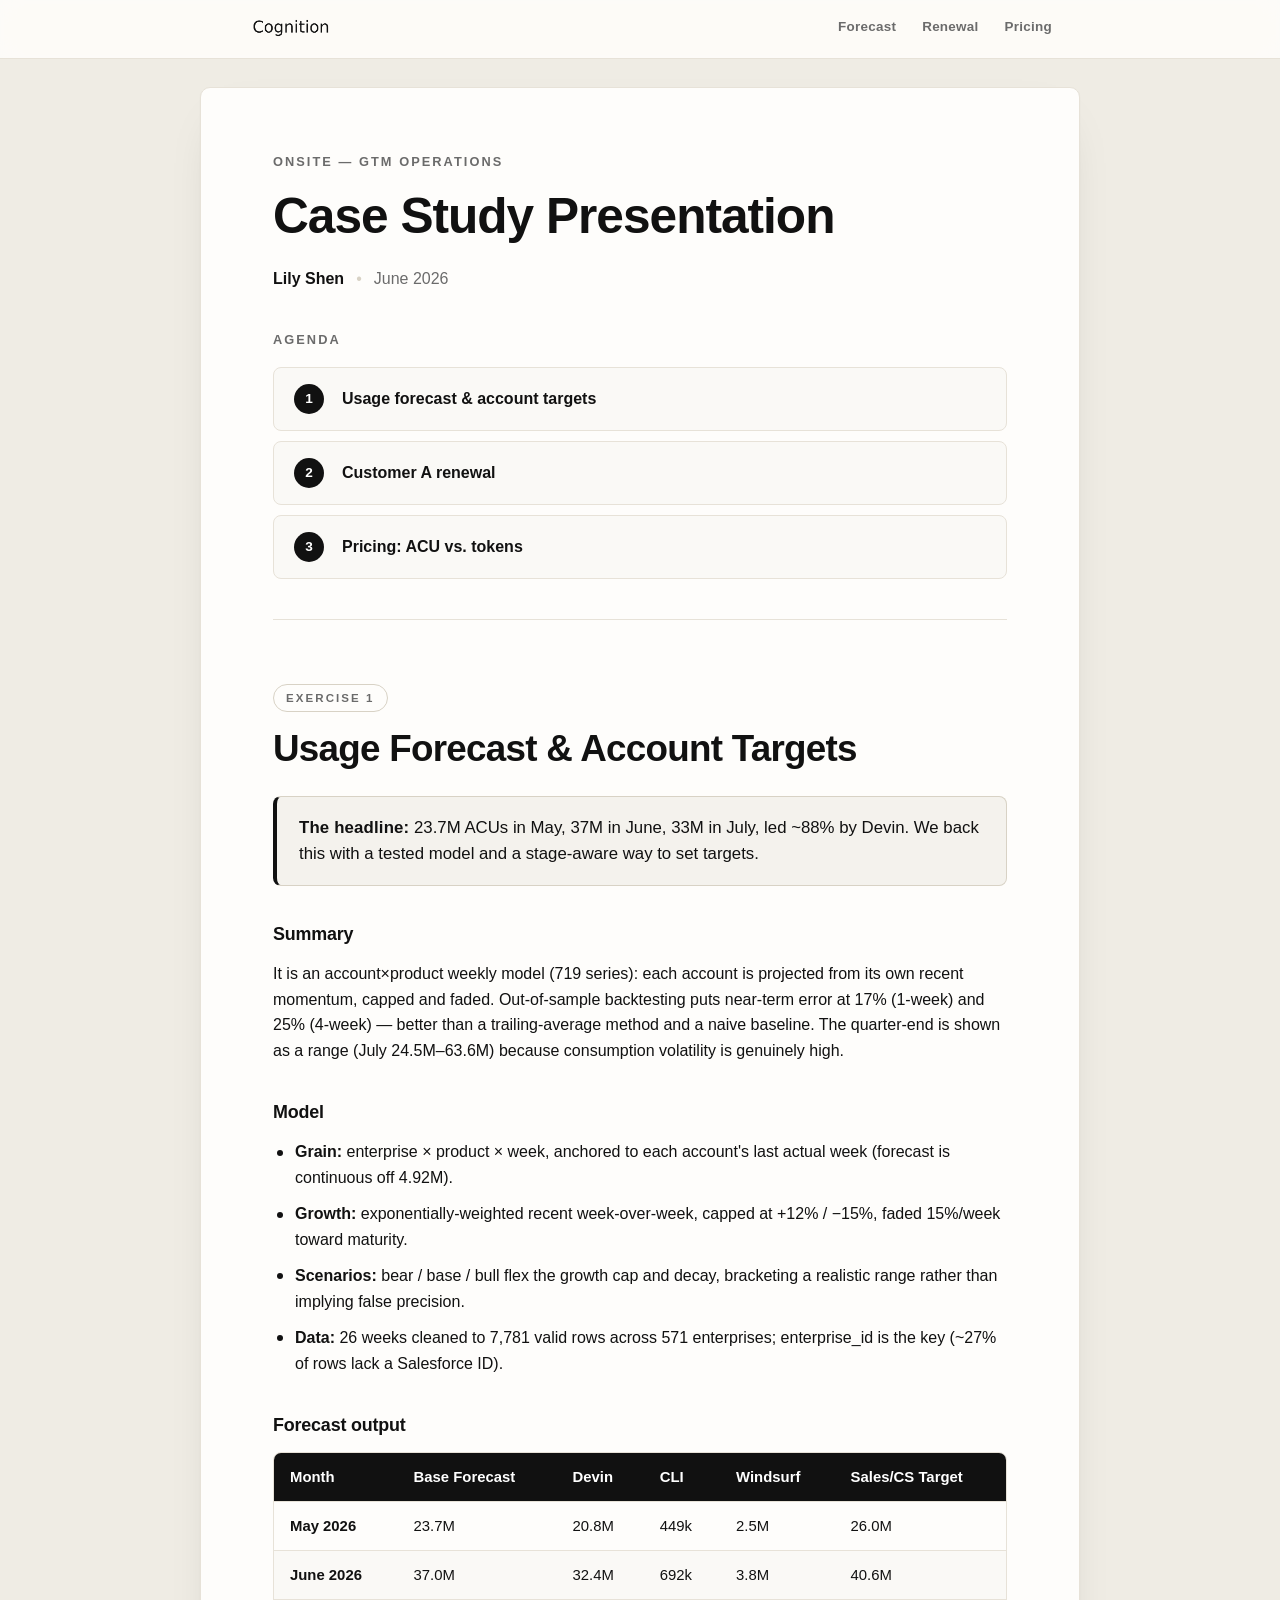
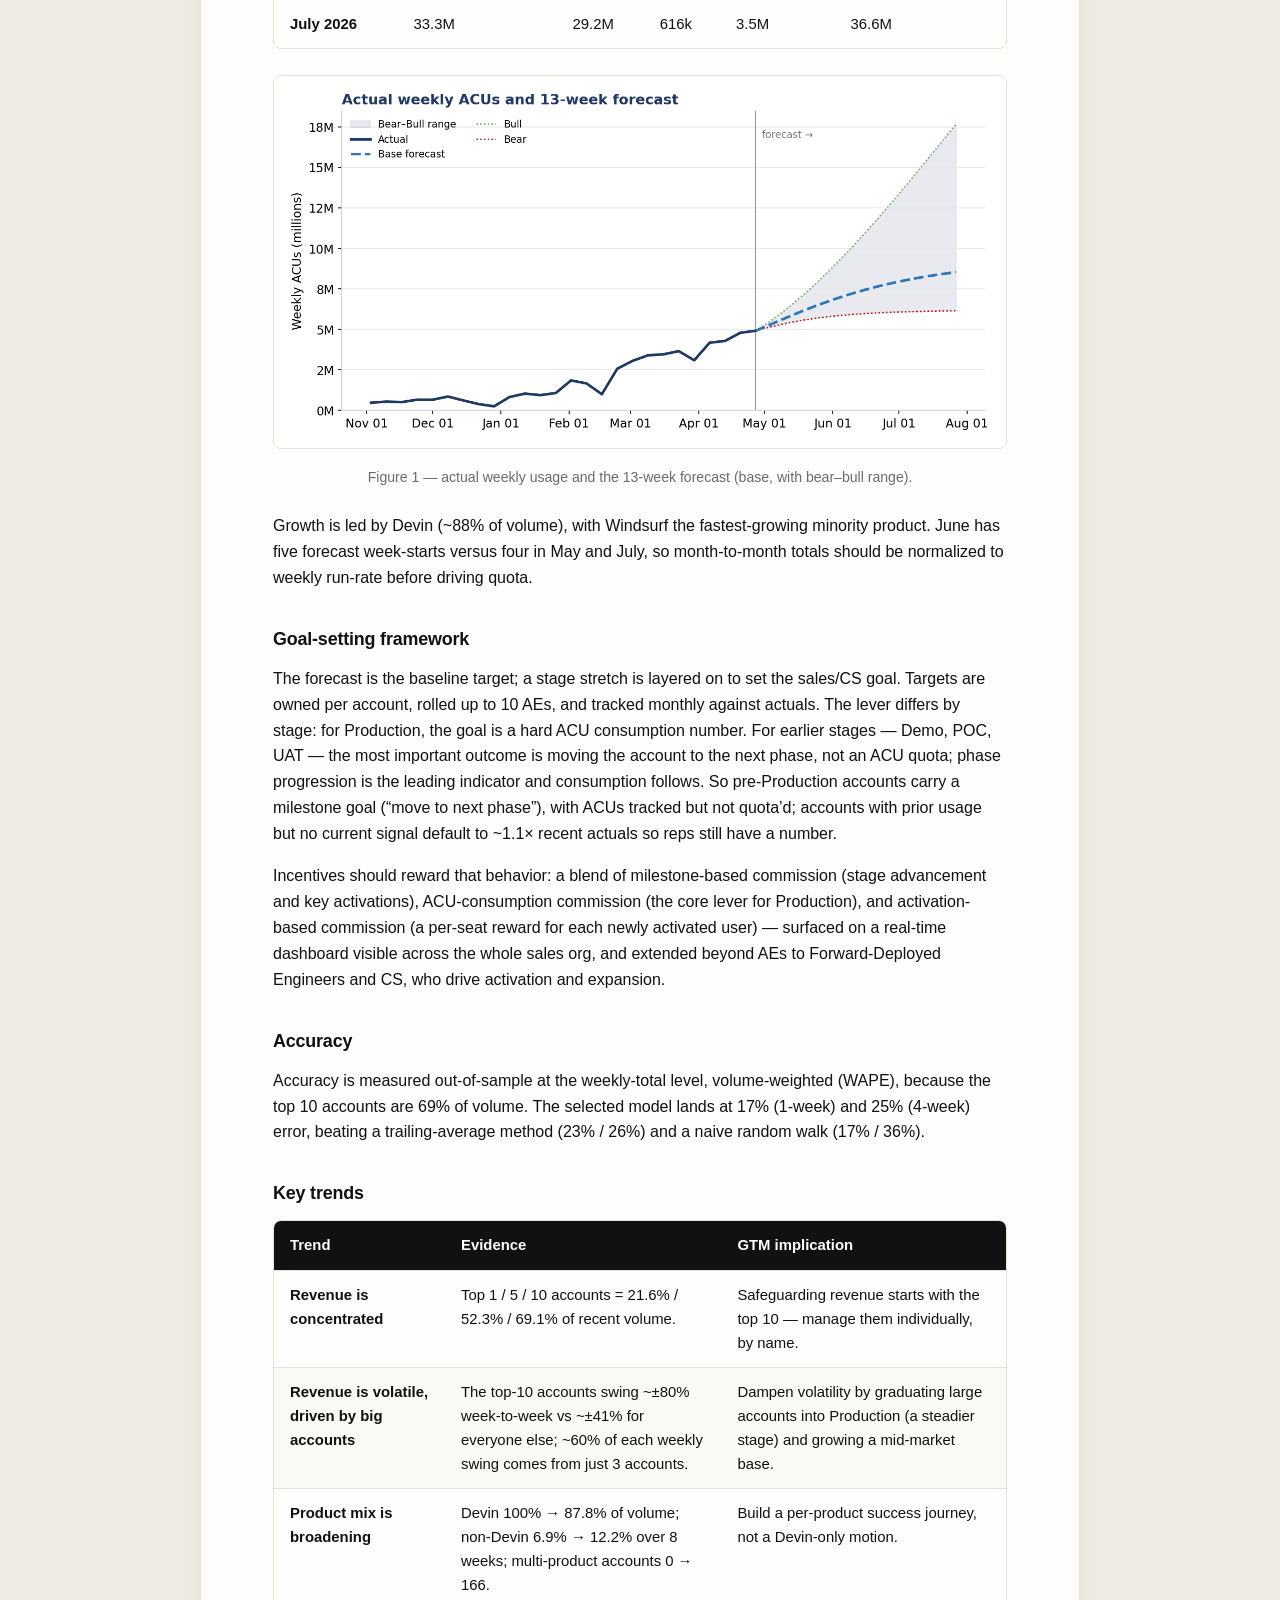
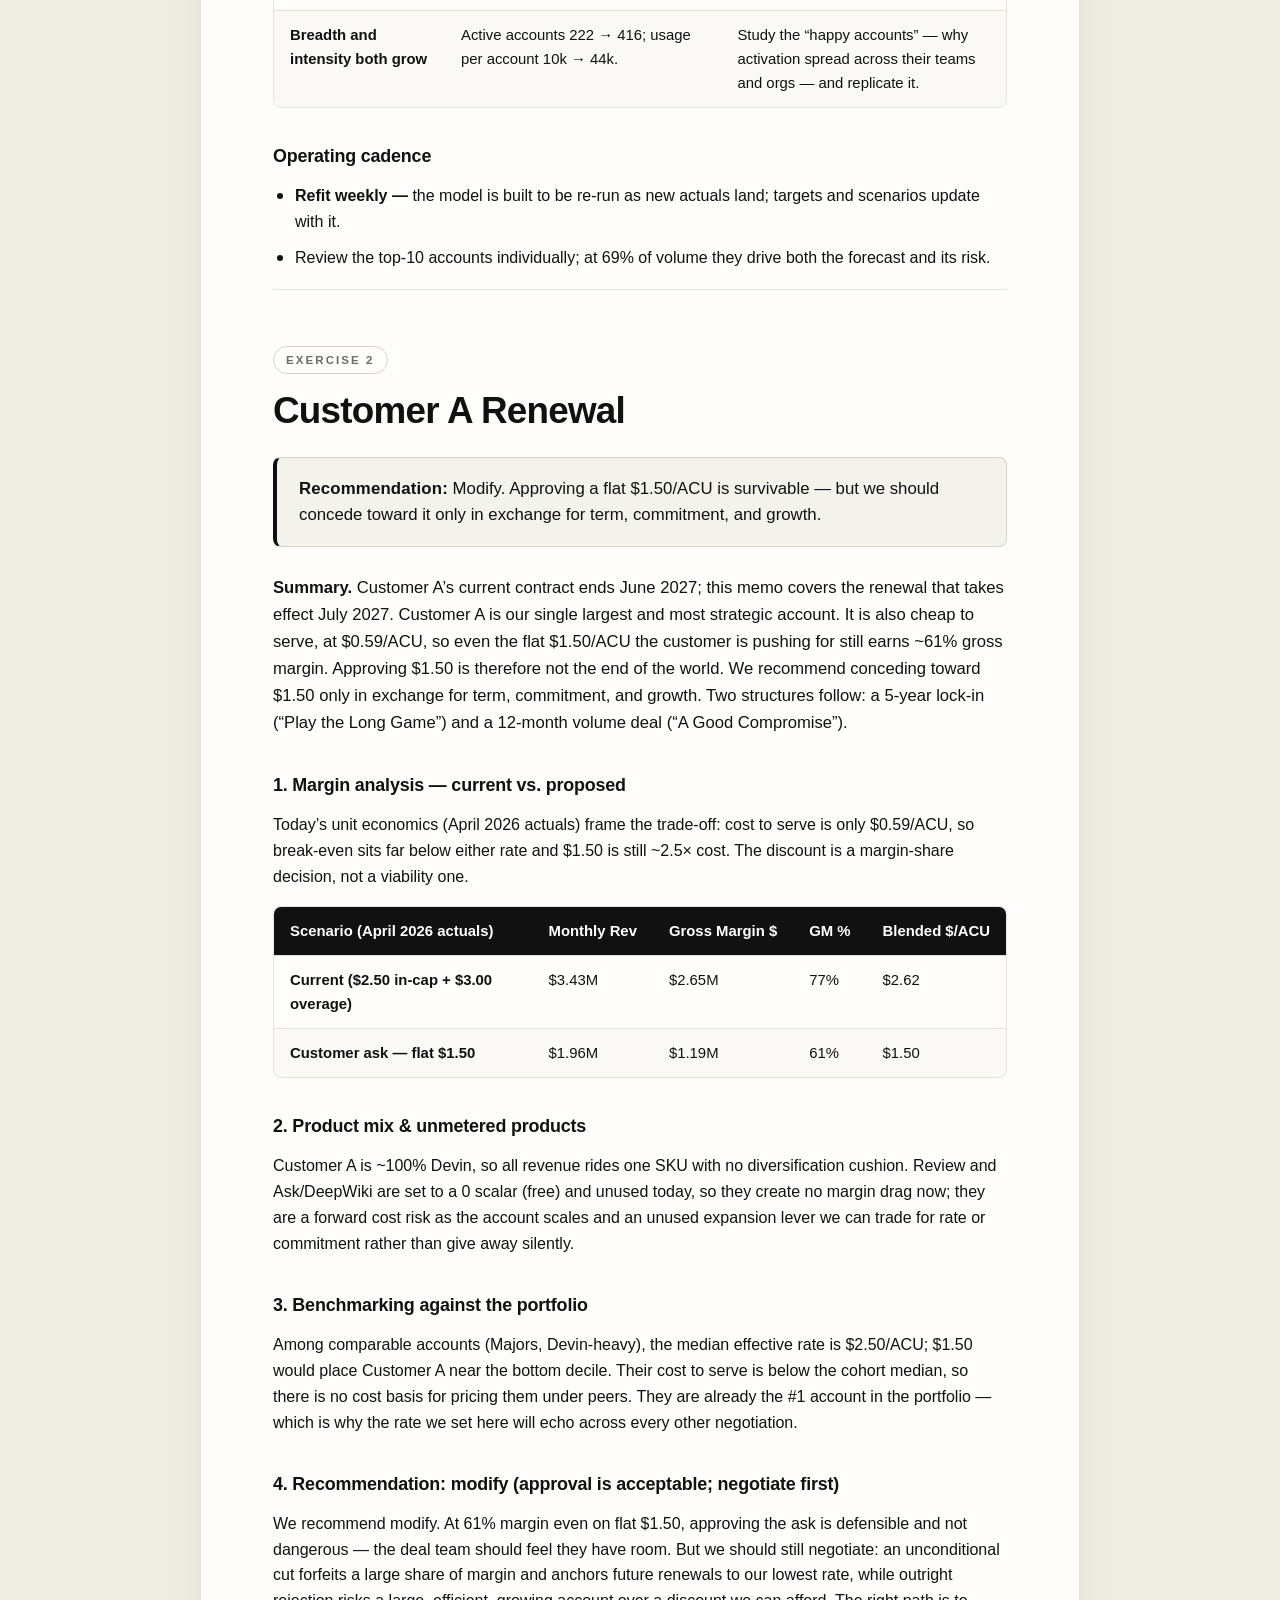
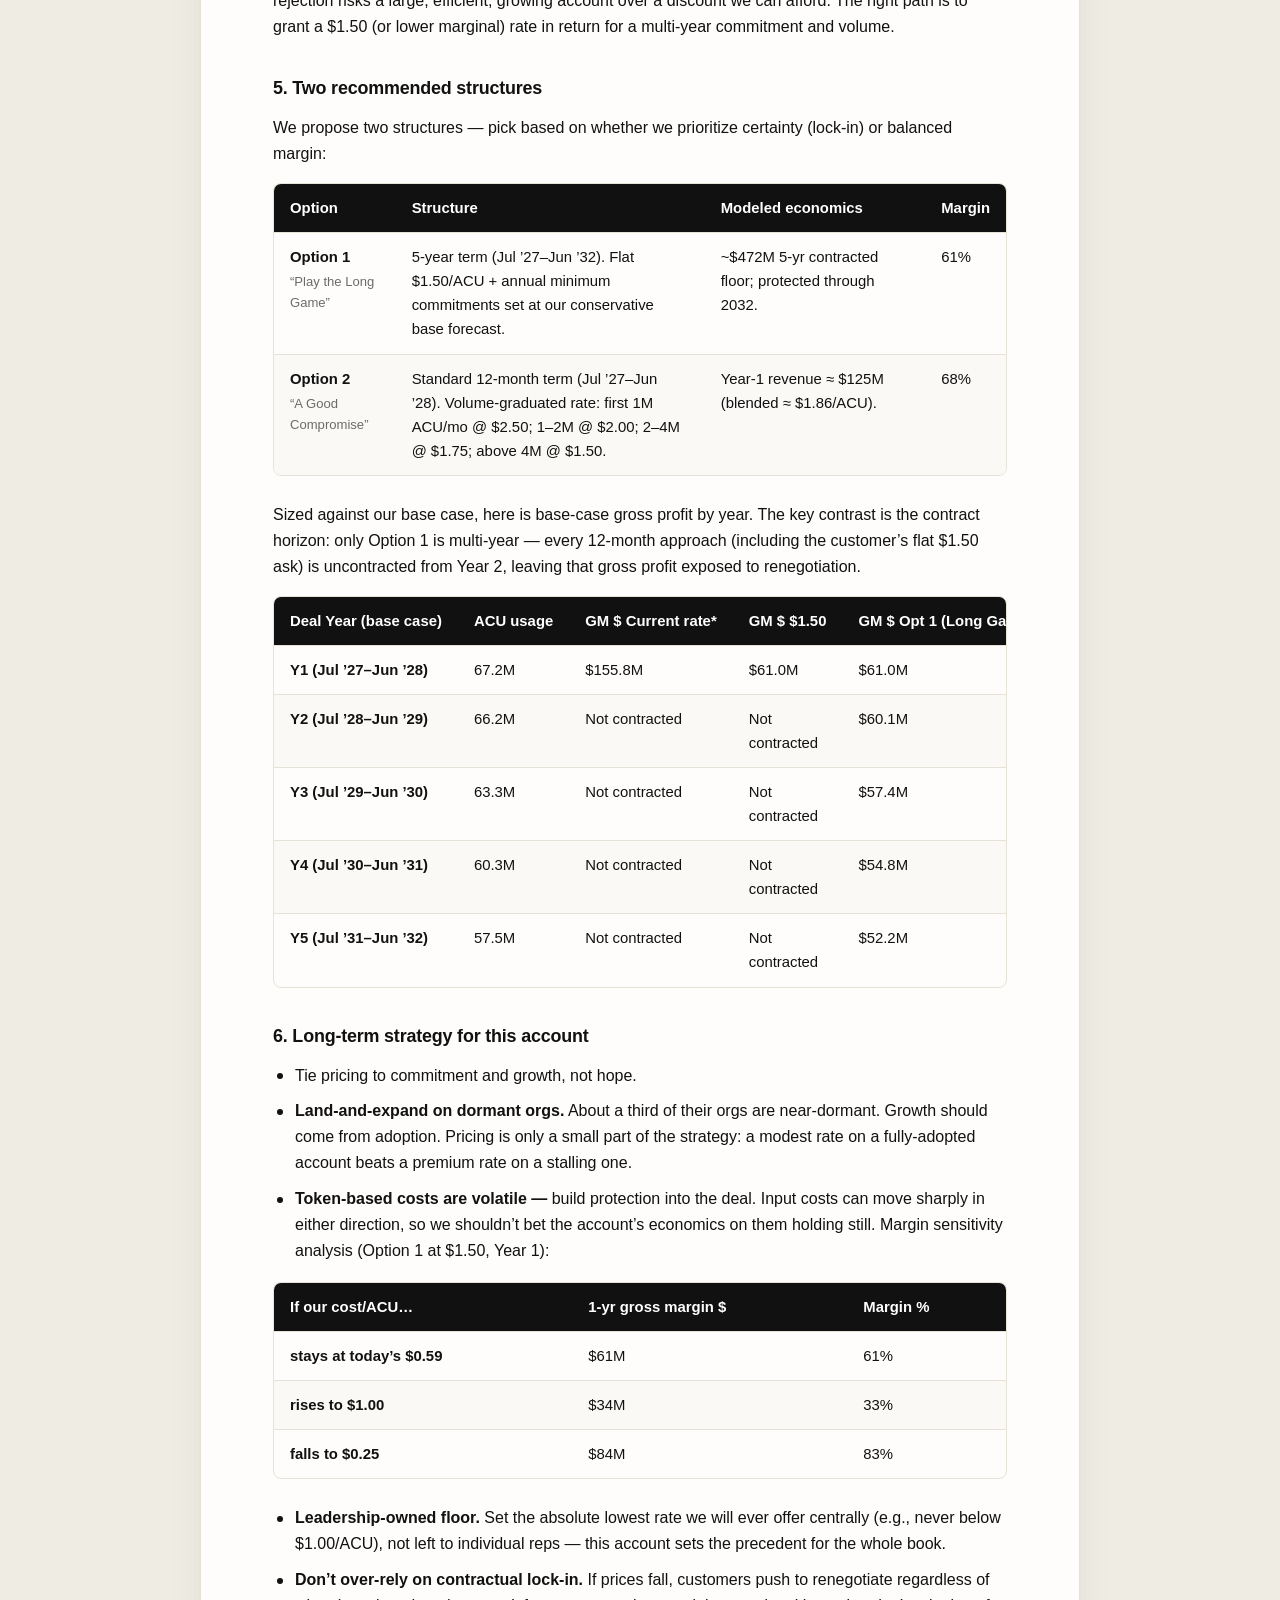
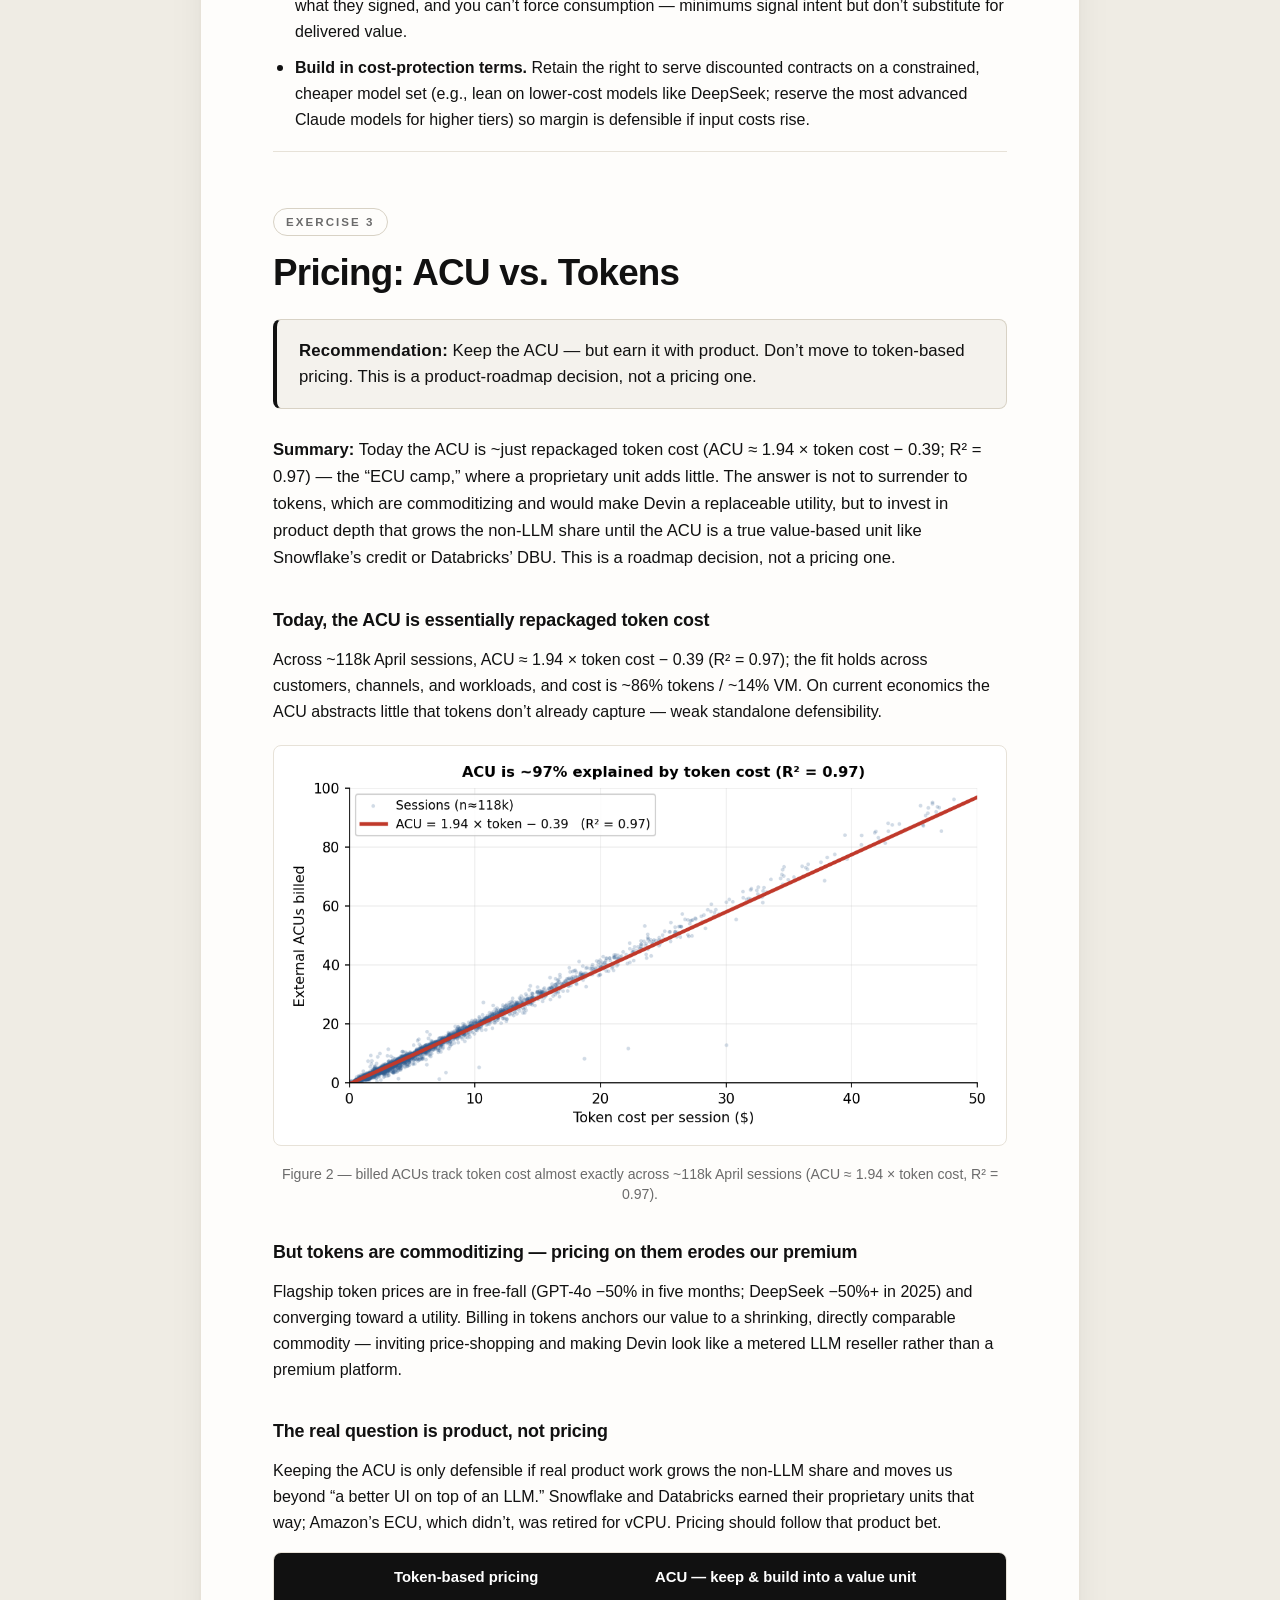
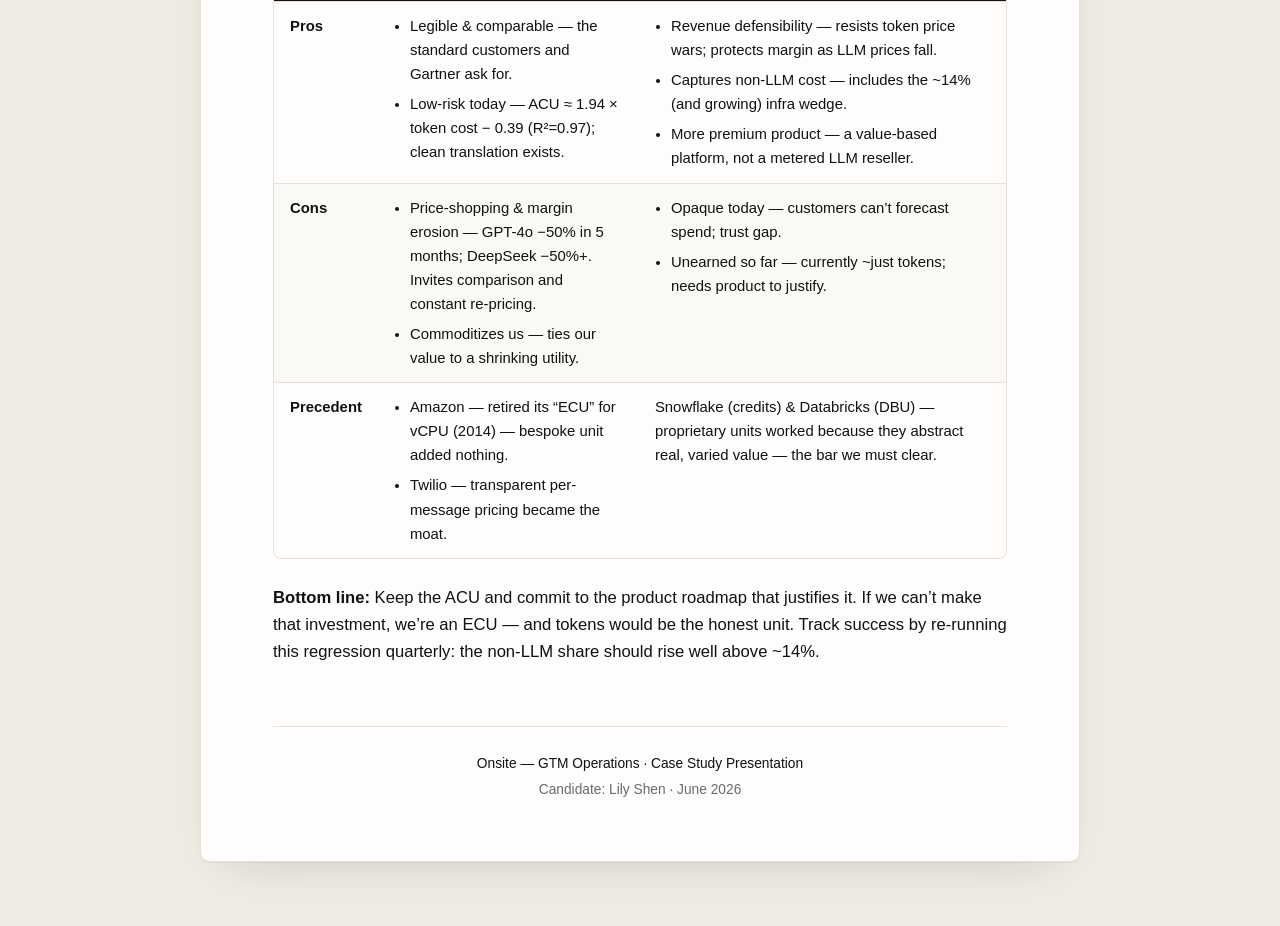
==== commit 2a3fe148: "Change cover title to Case Study Presentation Co-Authored-By: Devin AI <158243242+devin-ai-integrati" ====
--- a/index.html
+++ b/index.html
@@ -3,7 +3,7 @@
 <head>
   <meta charset="UTF-8" />
   <meta name="viewport" content="width=device-width, initial-scale=1.0" />
-  <title>Onsite — GTM Operations · Cognition Readout</title>
+  <title>Case Study Presentation · Lily Shen</title>
   <meta name="description" content="Onsite GTM Operations readout: usage forecasting, deal structuring and pricing strategy. Candidate: Lily Shen, June 2026." />
   <link rel="stylesheet" href="readout.css" />
 </head>
@@ -27,7 +27,7 @@
   <main class="sheet" id="main">
   <section class="cover" id="top">
     <p class="eyebrow">Onsite — GTM Operations</p>
-    <h1 class="cover-title">Usage Forecasting <span class="sep">·</span> Deal Structuring <span class="sep">·</span> Pricing Strategy</h1>
+    <h1 class="cover-title">Case Study Presentation</h1>
     <div class="cover-meta">
       <span><strong>Lily Shen</strong></span>
       <span class="dot">•</span>
@@ -305,7 +305,7 @@
 </section>
 
     <footer class="readout-footer">
-      <p>Onsite — GTM Operations · Usage Forecasting · Deal Structuring · Pricing Strategy</p>
+      <p>Onsite — GTM Operations · Case Study Presentation</p>
       <p class="muted">Candidate: Lily Shen · June 2026</p>
     </footer>
   </main>
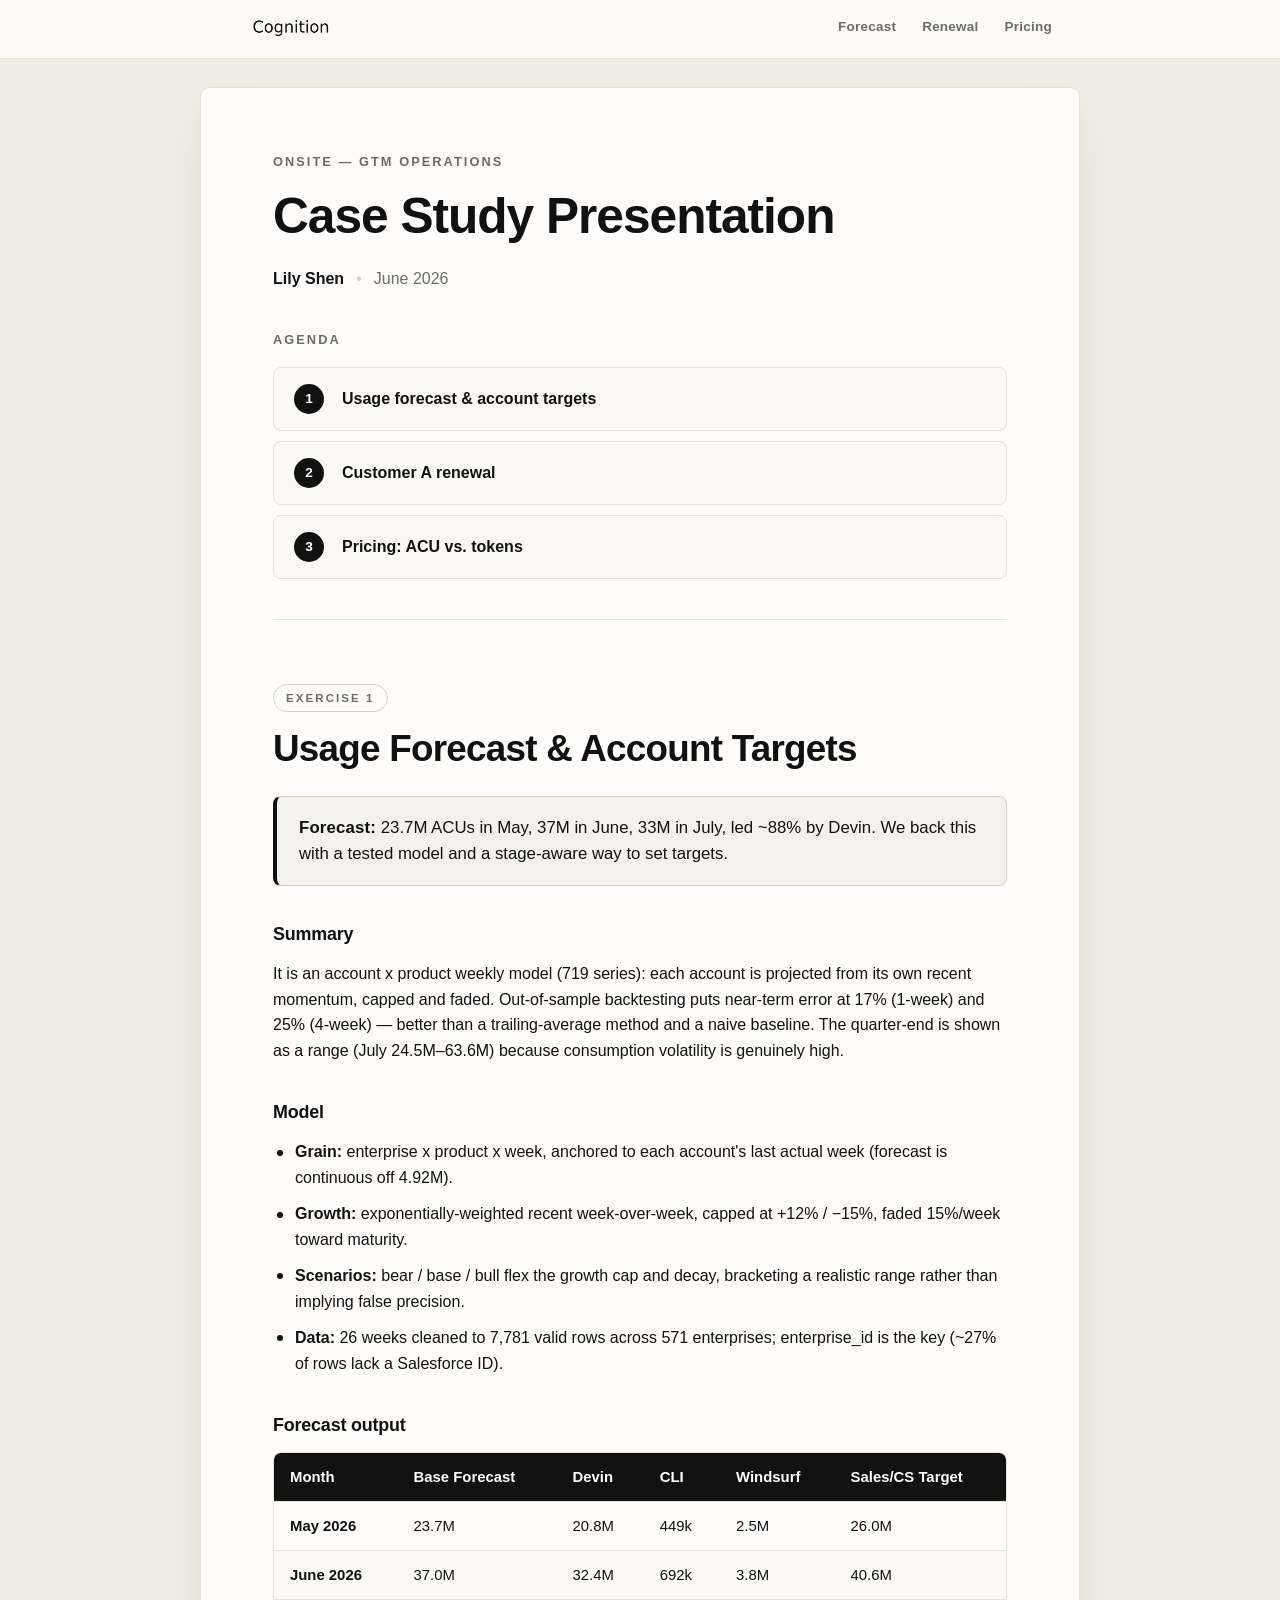
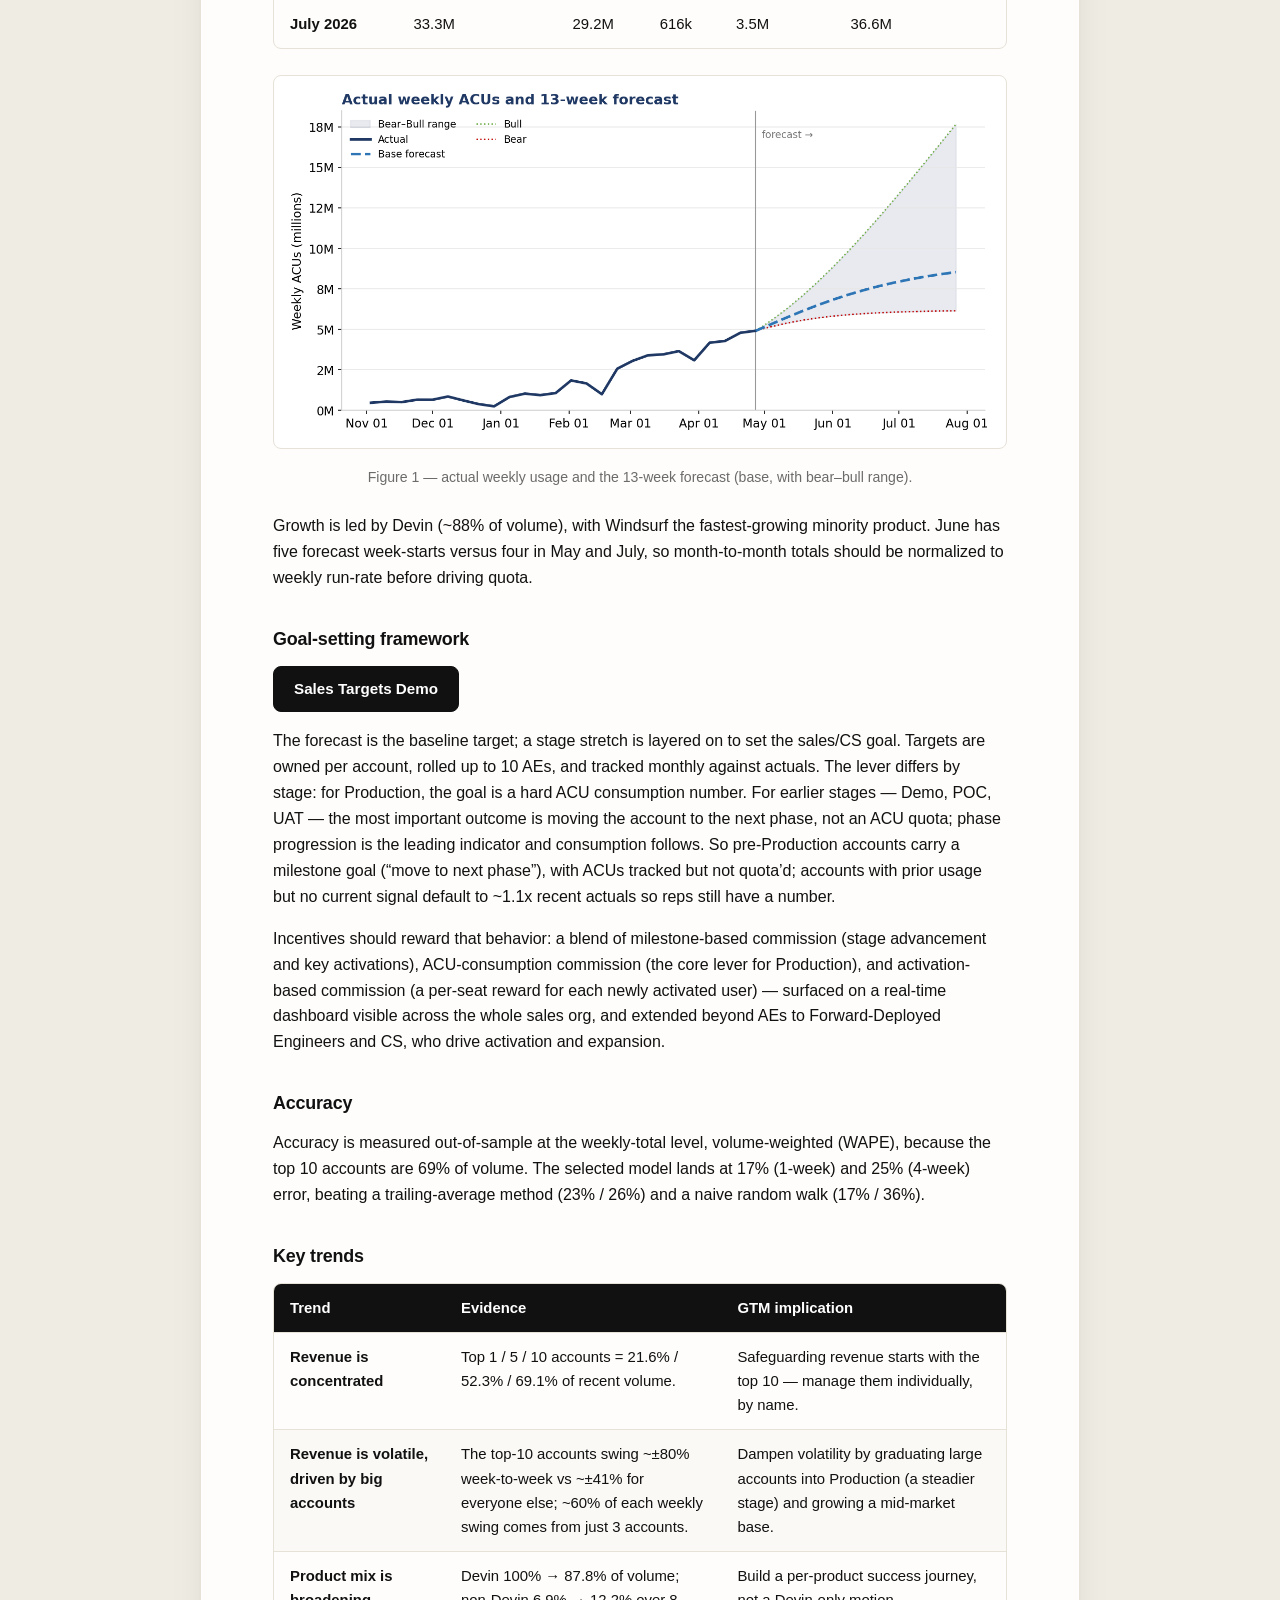
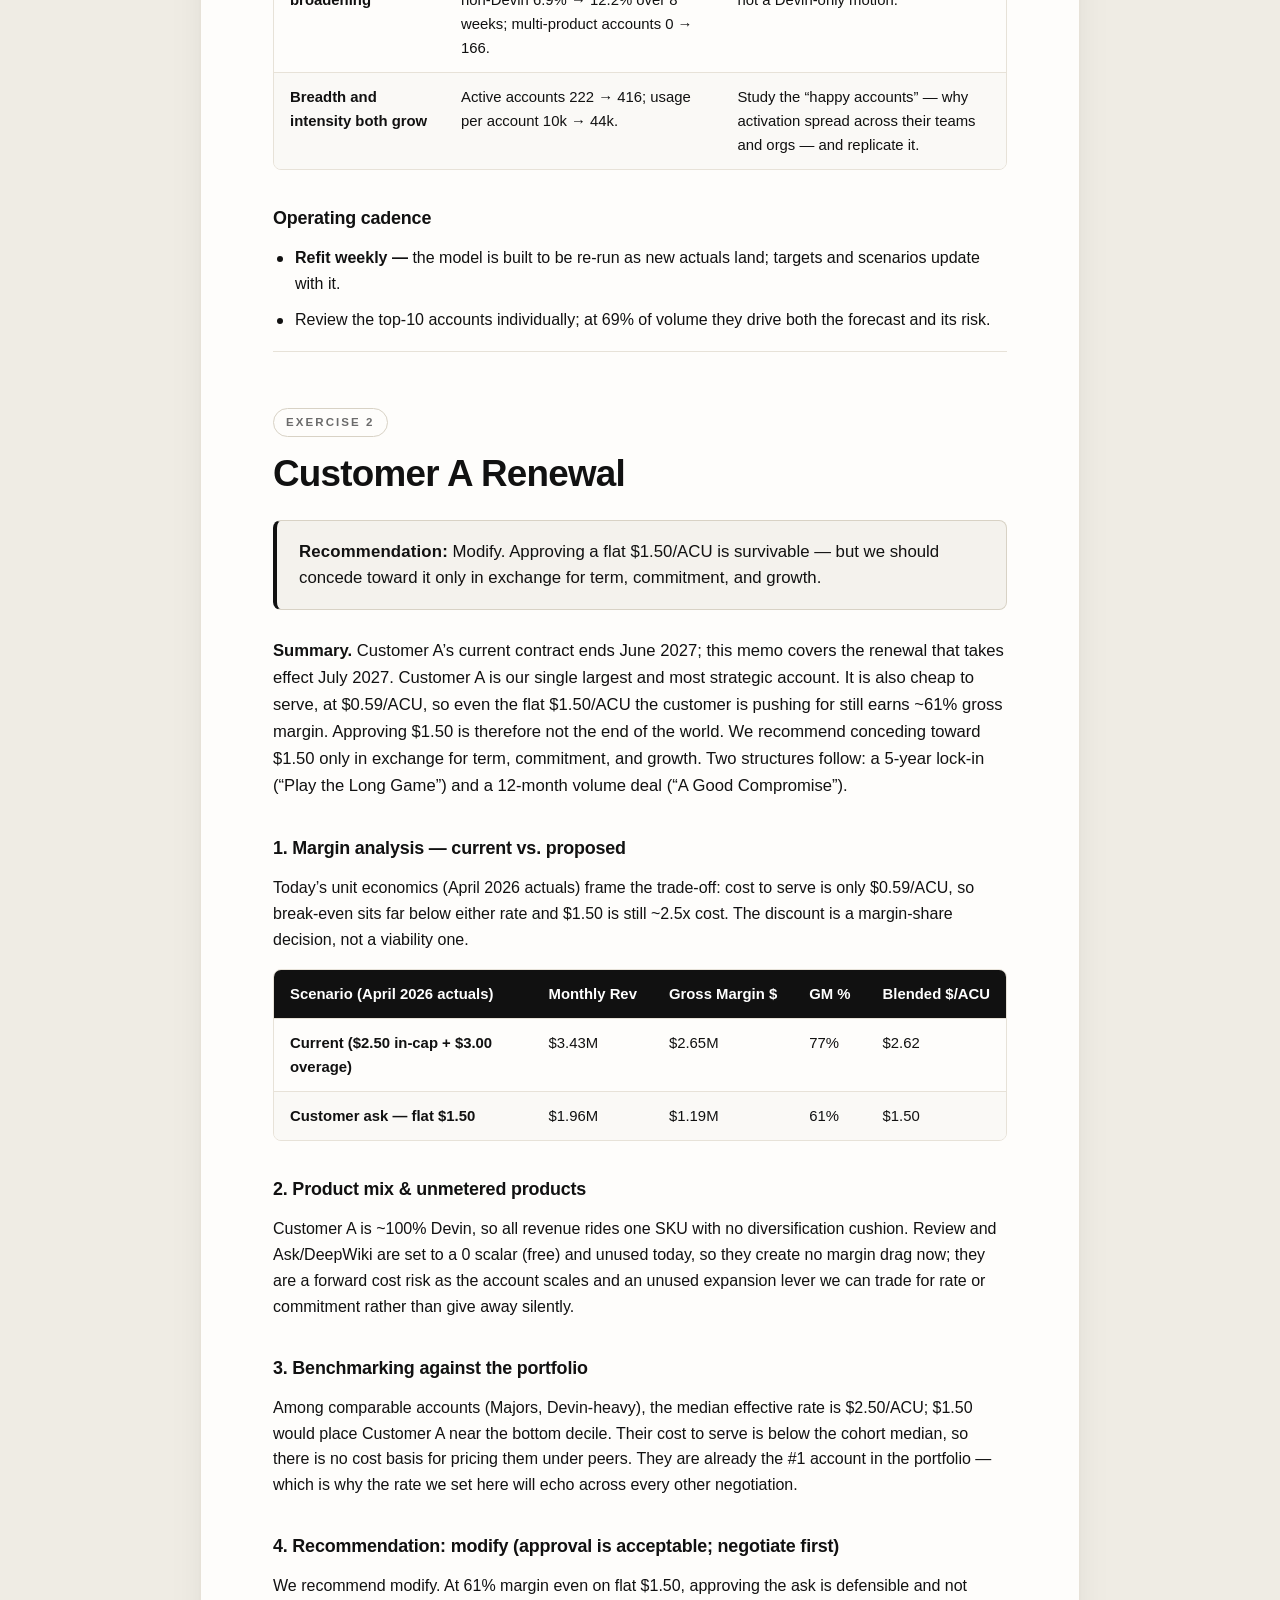
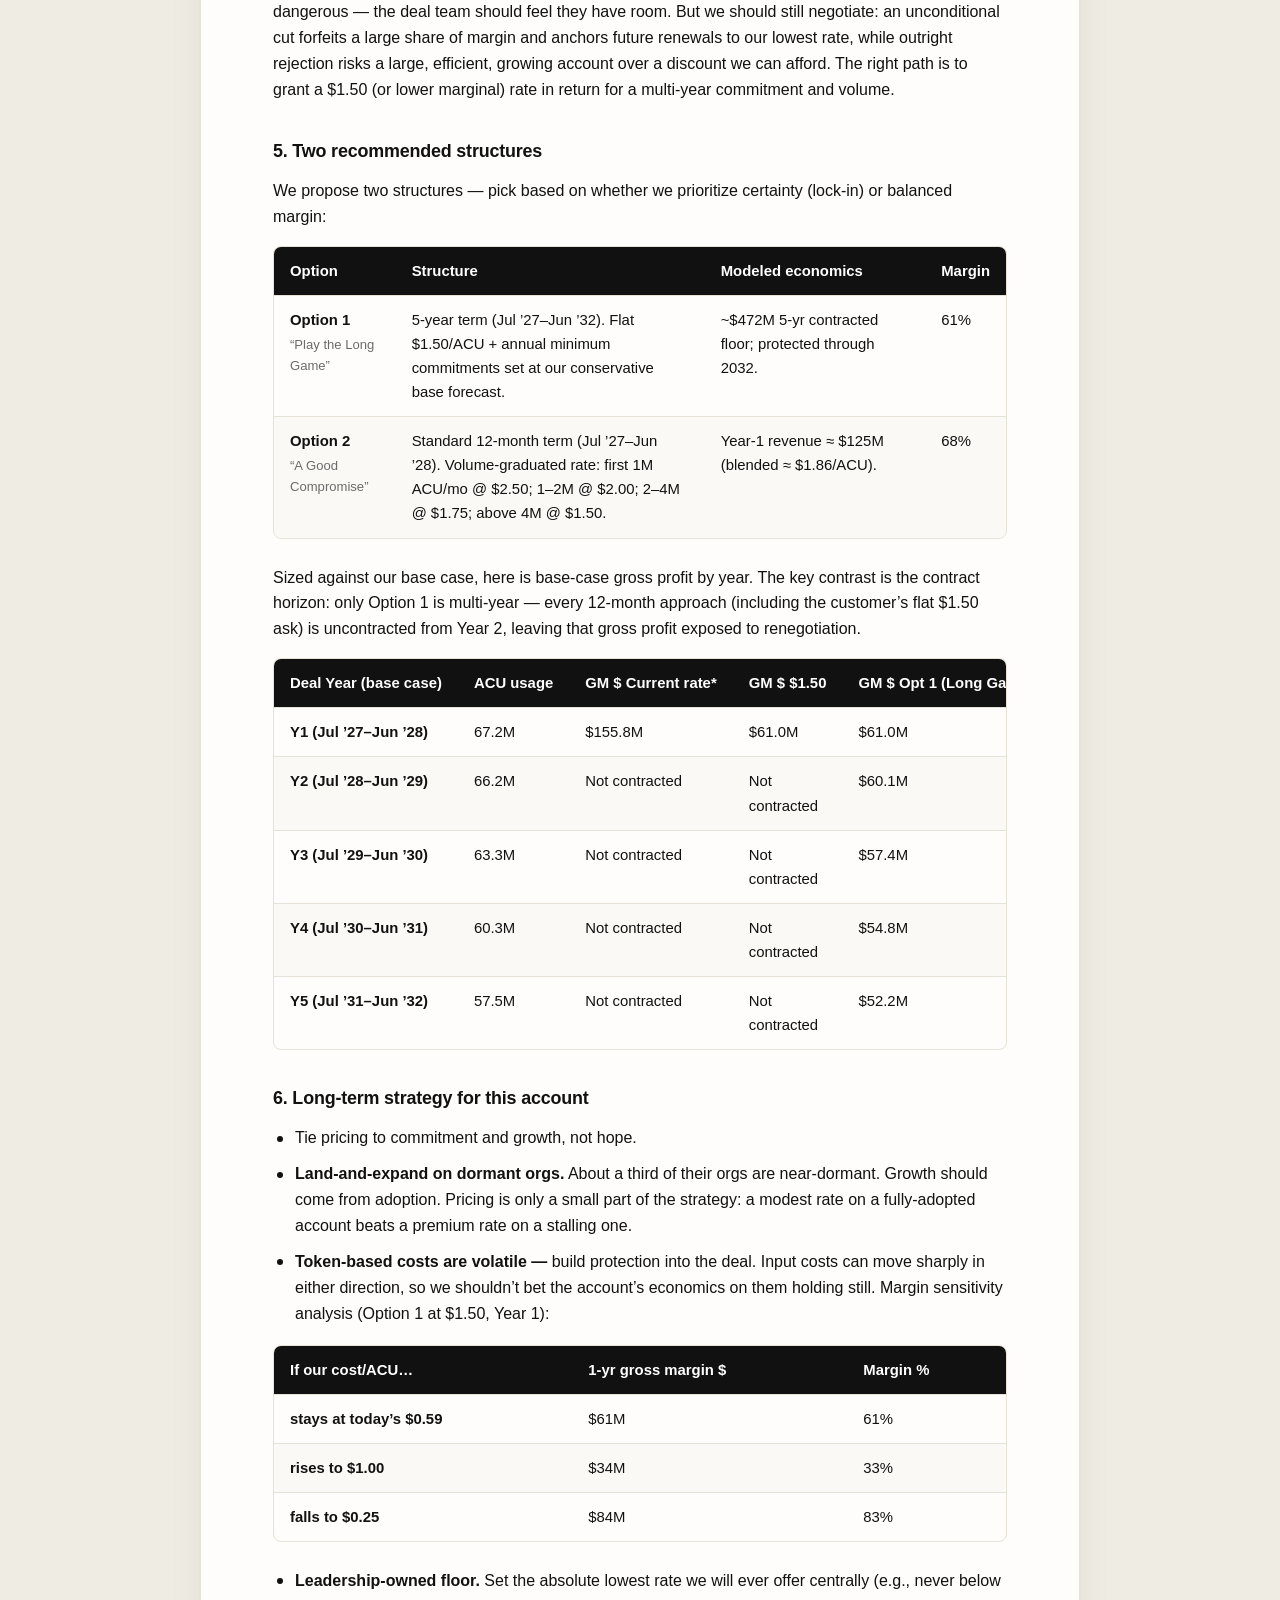
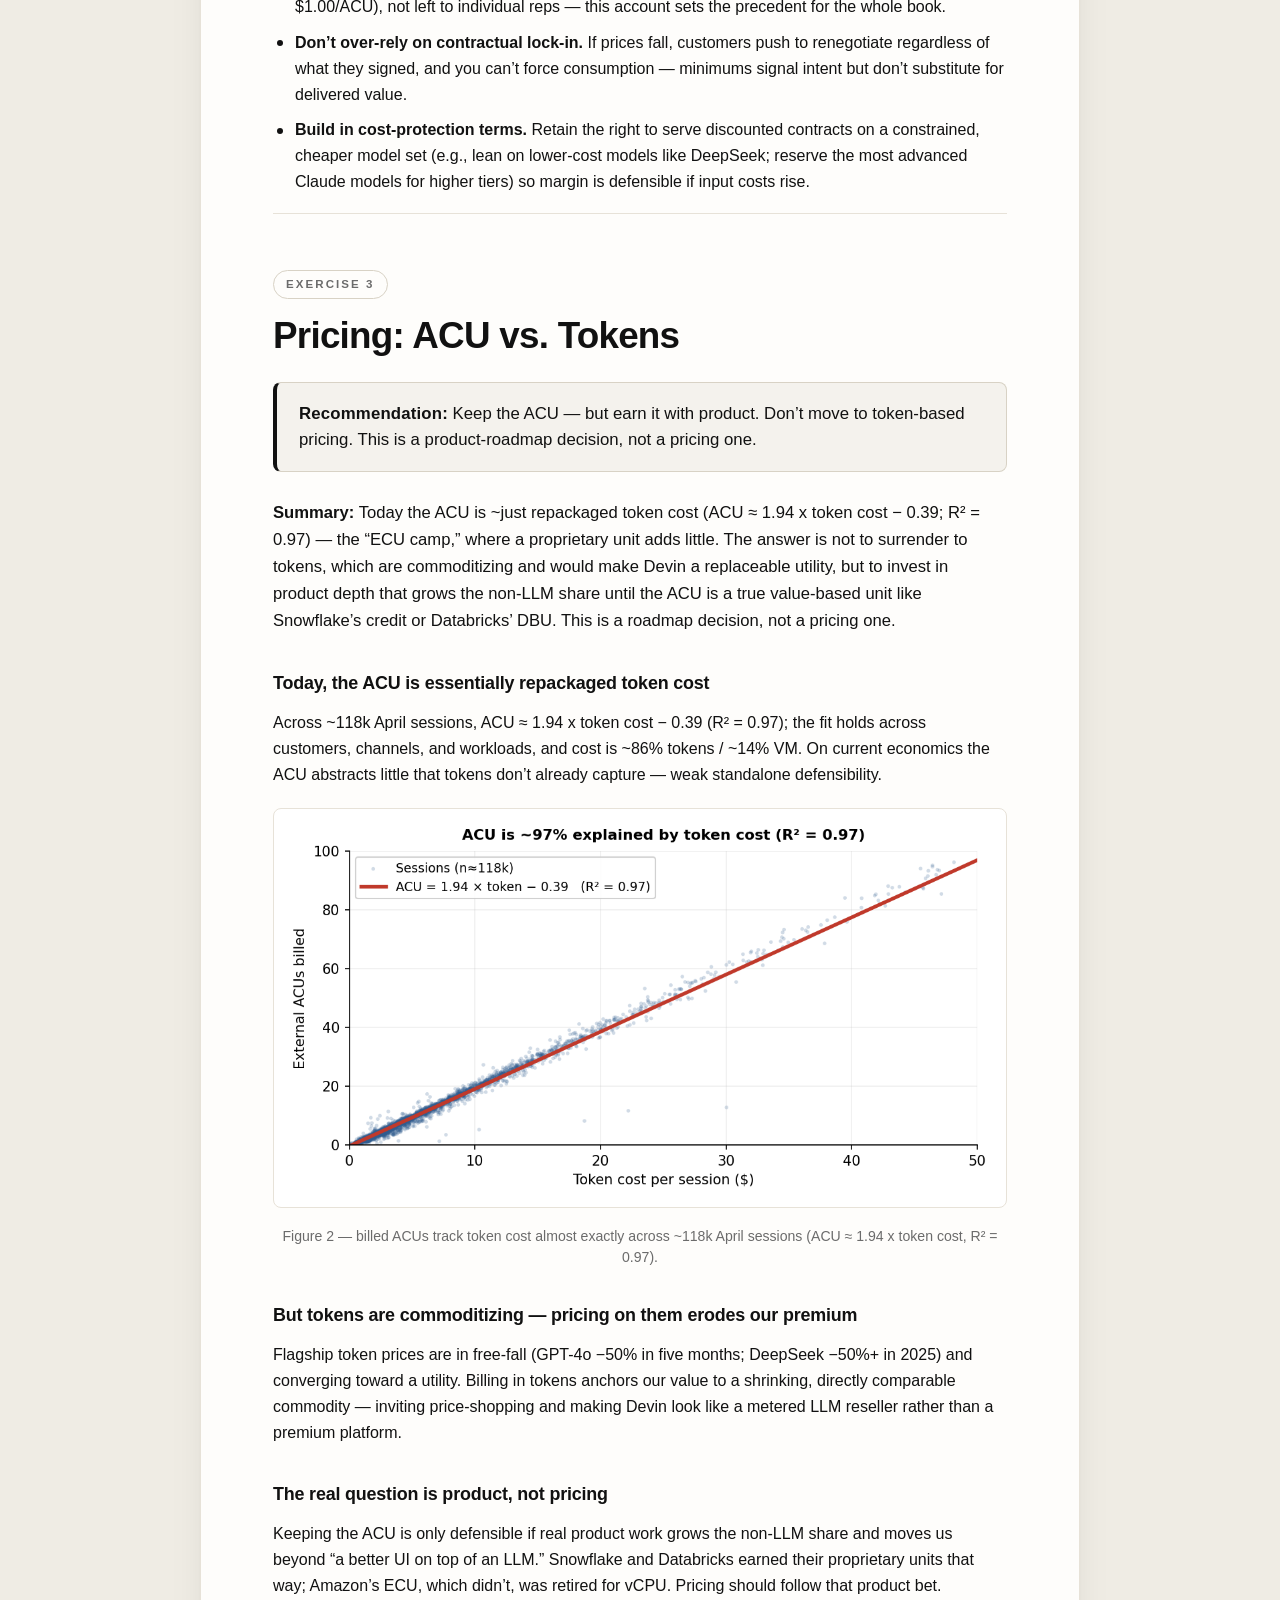
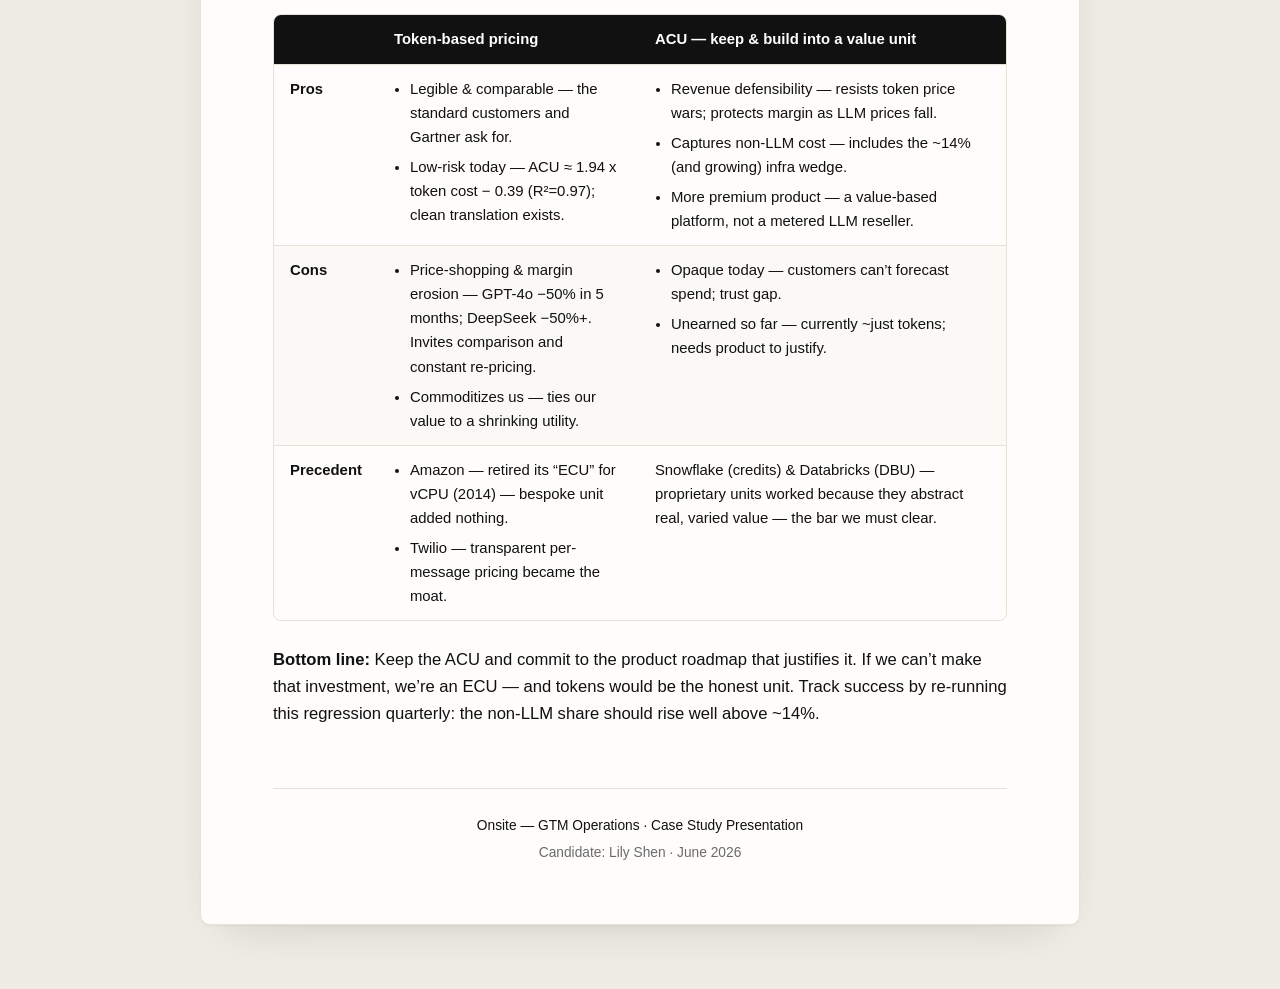
==== commit 5b459d32: "Readout: rename headline to Forecast, use x instead of ×, add Sales Targets Demo button Co-Authored-" ====
--- a/index.html
+++ b/index.html
@@ -48,11 +48,11 @@
 <span class="exercise-tag">EXERCISE 1</span>
 <h2 class="exercise-title">Usage Forecast &amp; Account Targets</h2>
 </div>
-<div class="callout"><span class="callout-label">The headline:</span> 23.7M ACUs in May, 37M in June, 33M in July, led ~88% by Devin. We back this with a tested model and a stage-aware way to set targets.</div>
+<div class="callout"><span class="callout-label">Forecast:</span> 23.7M ACUs in May, 37M in June, 33M in July, led ~88% by Devin. We back this with a tested model and a stage-aware way to set targets.</div>
 <h3 class="sub-head">Summary</h3>
-<p>It is an account×product weekly model (719 series): each account is projected from its own recent momentum, capped and faded. Out-of-sample backtesting puts near-term error at 17% (1-week) and 25% (4-week) — better than a trailing-average method and a naive baseline. The quarter-end is shown as a range (July 24.5M–63.6M) because consumption volatility is genuinely high.</p>
+<p>It is an account x product weekly model (719 series): each account is projected from its own recent momentum, capped and faded. Out-of-sample backtesting puts near-term error at 17% (1-week) and 25% (4-week) — better than a trailing-average method and a naive baseline. The quarter-end is shown as a range (July 24.5M–63.6M) because consumption volatility is genuinely high.</p>
 <h3 class="sub-head">Model</h3>
-<ul class='bullets'><li><strong>Grain:</strong> enterprise × product × week, anchored to each account's last actual week (forecast is continuous off 4.92M).</li><li><strong>Growth:</strong> exponentially-weighted recent week-over-week, capped at +12% / −15%, faded 15%/week toward maturity.</li><li><strong>Scenarios:</strong> bear / base / bull flex the growth cap and decay, bracketing a realistic range rather than implying false precision.</li><li><strong>Data:</strong> 26 weeks cleaned to 7,781 valid rows across 571 enterprises; enterprise_id is the key (~27% of rows lack a Salesforce ID).</li></ul>
+<ul class='bullets'><li><strong>Grain:</strong> enterprise x product x week, anchored to each account's last actual week (forecast is continuous off 4.92M).</li><li><strong>Growth:</strong> exponentially-weighted recent week-over-week, capped at +12% / −15%, faded 15%/week toward maturity.</li><li><strong>Scenarios:</strong> bear / base / bull flex the growth cap and decay, bracketing a realistic range rather than implying false precision.</li><li><strong>Data:</strong> 26 weeks cleaned to 7,781 valid rows across 571 enterprises; enterprise_id is the key (~27% of rows lack a Salesforce ID).</li></ul>
 <h3 class="sub-head">Forecast output</h3>
 <div class="table-wrap"><table class="data-table">
 <thead><tr>
@@ -91,7 +91,8 @@
 <figure class="figure"><img src="assets/figure-1-forecast.png" alt="Figure 1 — actual weekly usage and the 13-week forecast (base, with bear–bull range)." loading="lazy" /><figcaption>Figure 1 — actual weekly usage and the 13-week forecast (base, with bear–bull range).</figcaption></figure>
 <p>Growth is led by Devin (~88% of volume), with Windsurf the fastest-growing minority product. June has five forecast week-starts versus four in May and July, so month-to-month totals should be normalized to weekly run-rate before driving quota.</p>
 <h3 class="sub-head">Goal-setting framework</h3>
-<p>The forecast is the baseline target; a stage stretch is layered on to set the sales/CS goal. Targets are owned per account, rolled up to 10 AEs, and tracked monthly against actuals. The lever differs by stage: for Production, the goal is a hard ACU consumption number. For earlier stages — Demo, POC, UAT — the most important outcome is moving the account to the next phase, not an ACU quota; phase progression is the leading indicator and consumption follows. So pre-Production accounts carry a milestone goal (“move to next phase”), with ACUs tracked but not quota’d; accounts with prior usage but no current signal default to ~1.1× recent actuals so reps still have a number.</p>
+<p><a class="demo-btn" href="ae-dashboard.html">Sales Targets Demo</a></p>
+<p>The forecast is the baseline target; a stage stretch is layered on to set the sales/CS goal. Targets are owned per account, rolled up to 10 AEs, and tracked monthly against actuals. The lever differs by stage: for Production, the goal is a hard ACU consumption number. For earlier stages — Demo, POC, UAT — the most important outcome is moving the account to the next phase, not an ACU quota; phase progression is the leading indicator and consumption follows. So pre-Production accounts carry a milestone goal (“move to next phase”), with ACUs tracked but not quota’d; accounts with prior usage but no current signal default to ~1.1x recent actuals so reps still have a number.</p>
 <p>Incentives should reward that behavior: a blend of milestone-based commission (stage advancement and key activations), ACU-consumption commission (the core lever for Production), and activation-based commission (a per-seat reward for each newly activated user) — surfaced on a real-time dashboard visible across the whole sales org, and extended beyond AEs to Forward-Deployed Engineers and CS, who drive activation and expansion.</p>
 <h3 class="sub-head">Accuracy</h3>
 <p>Accuracy is measured out-of-sample at the weekly-total level, volume-weighted (WAPE), because the top 10 accounts are 69% of volume. The selected model lands at 17% (1-week) and 25% (4-week) error, beating a trailing-average method (23% / 26%) and a naive random walk (17% / 36%).</p>
@@ -135,7 +136,7 @@
 <div class="callout"><span class="callout-label">Recommendation:</span> Modify. Approving a flat $1.50/ACU is survivable — but we should concede toward it only in exchange for term, commitment, and growth.</div>
 <p class="lead"><strong>Summary.</strong> Customer A’s current contract ends June 2027; this memo covers the renewal that takes effect July 2027. Customer A is our single largest and most strategic account. It is also cheap to serve, at $0.59/ACU, so even the flat $1.50/ACU the customer is pushing for still earns ~61% gross margin. Approving $1.50 is therefore not the end of the world. We recommend conceding toward $1.50 only in exchange for term, commitment, and growth. Two structures follow: a 5-year lock-in (“Play the Long Game”) and a 12-month volume deal (“A Good Compromise”).</p>
 <h3 class="sub-head">1. Margin analysis — current vs. proposed</h3>
-<p>Today’s unit economics (April 2026 actuals) frame the trade-off: cost to serve is only $0.59/ACU, so break-even sits far below either rate and $1.50 is still ~2.5× cost. The discount is a margin-share decision, not a viability one.</p>
+<p>Today’s unit economics (April 2026 actuals) frame the trade-off: cost to serve is only $0.59/ACU, so break-even sits far below either rate and $1.50 is still ~2.5x cost. The discount is a margin-share decision, not a viability one.</p>
 <div class="table-wrap"><table class="data-table">
 <thead><tr>
 <th>Scenario (April 2026 actuals)</th>
@@ -271,10 +272,10 @@
 <h2 class="exercise-title">Pricing: ACU vs. Tokens</h2>
 </div>
 <div class="callout"><span class="callout-label">Recommendation:</span> Keep the ACU — but earn it with product. Don’t move to token-based pricing. This is a product-roadmap decision, not a pricing one.</div>
-<p class="lead"><strong>Summary:</strong> Today the ACU is ~just repackaged token cost (ACU ≈ 1.94 × token cost − 0.39; R² = 0.97) — the “ECU camp,” where a proprietary unit adds little. The answer is not to surrender to tokens, which are commoditizing and would make Devin a replaceable utility, but to invest in product depth that grows the non-LLM share until the ACU is a true value-based unit like Snowflake’s credit or Databricks’ DBU. This is a roadmap decision, not a pricing one.</p>
+<p class="lead"><strong>Summary:</strong> Today the ACU is ~just repackaged token cost (ACU ≈ 1.94 x token cost − 0.39; R² = 0.97) — the “ECU camp,” where a proprietary unit adds little. The answer is not to surrender to tokens, which are commoditizing and would make Devin a replaceable utility, but to invest in product depth that grows the non-LLM share until the ACU is a true value-based unit like Snowflake’s credit or Databricks’ DBU. This is a roadmap decision, not a pricing one.</p>
 <h3 class="sub-head">Today, the ACU is essentially repackaged token cost</h3>
-<p>Across ~118k April sessions, ACU ≈ 1.94 × token cost − 0.39 (R² = 0.97); the fit holds across customers, channels, and workloads, and cost is ~86% tokens / ~14% VM. On current economics the ACU abstracts little that tokens don’t already capture — weak standalone defensibility.</p>
-<figure class="figure"><img src="assets/figure-2-acu-token.png" alt="Figure 2 — billed ACUs track token cost almost exactly across ~118k April sessions (ACU ≈ 1.94 × token cost, R² = 0.97)." loading="lazy" /><figcaption>Figure 2 — billed ACUs track token cost almost exactly across ~118k April sessions (ACU ≈ 1.94 × token cost, R² = 0.97).</figcaption></figure>
+<p>Across ~118k April sessions, ACU ≈ 1.94 x token cost − 0.39 (R² = 0.97); the fit holds across customers, channels, and workloads, and cost is ~86% tokens / ~14% VM. On current economics the ACU abstracts little that tokens don’t already capture — weak standalone defensibility.</p>
+<figure class="figure"><img src="assets/figure-2-acu-token.png" alt="Figure 2 — billed ACUs track token cost almost exactly across ~118k April sessions (ACU ≈ 1.94 x token cost, R² = 0.97)." loading="lazy" /><figcaption>Figure 2 — billed ACUs track token cost almost exactly across ~118k April sessions (ACU ≈ 1.94 x token cost, R² = 0.97).</figcaption></figure>
 <h3 class="sub-head">But tokens are commoditizing — pricing on them erodes our premium</h3>
 <p>Flagship token prices are in free-fall (GPT-4o −50% in five months; DeepSeek −50%+ in 2025) and converging toward a utility. Billing in tokens anchors our value to a shrinking, directly comparable commodity — inviting price-shopping and making Devin look like a metered LLM reseller rather than a premium platform.</p>
 <h3 class="sub-head">The real question is product, not pricing</h3>
@@ -287,7 +288,7 @@
 </tr></thead><tbody>
 <tr>
 <td>Pros</td>
-<td><ul class='cell-list'><li>Legible &amp; comparable — the standard customers and Gartner ask for.</li><li>Low-risk today — ACU ≈ 1.94 × token cost − 0.39 (R²=0.97); clean translation exists.</li></ul></td>
+<td><ul class='cell-list'><li>Legible &amp; comparable — the standard customers and Gartner ask for.</li><li>Low-risk today — ACU ≈ 1.94 x token cost − 0.39 (R²=0.97); clean translation exists.</li></ul></td>
 <td><ul class='cell-list'><li>Revenue defensibility — resists token price wars; protects margin as LLM prices fall.</li><li>Captures non-LLM cost — includes the ~14% (and growing) infra wedge.</li><li>More premium product — a value-based platform, not a metered LLM reseller.</li></ul></td>
 </tr>
 <tr>
--- a/readout.css
+++ b/readout.css
@@ -224,6 +224,24 @@
   letter-spacing: 0.01em;
 }
 
+/* ---------- Demo button ---------- */
+.demo-btn {
+  display: inline-block;
+  background: var(--ink);
+  color: #fff;
+  text-decoration: none;
+  font-weight: 700;
+  font-size: 0.95rem;
+  padding: 10px 20px;
+  border-radius: 8px;
+  border: 1px solid var(--ink);
+  transition: background 0.15s, color 0.15s;
+}
+.demo-btn:hover {
+  background: #fff;
+  color: var(--ink);
+}
+
 /* ---------- Lists ---------- */
 ul.bullets { margin: 0 0 18px; padding-left: 0; list-style: none; }
 ul.bullets li {
